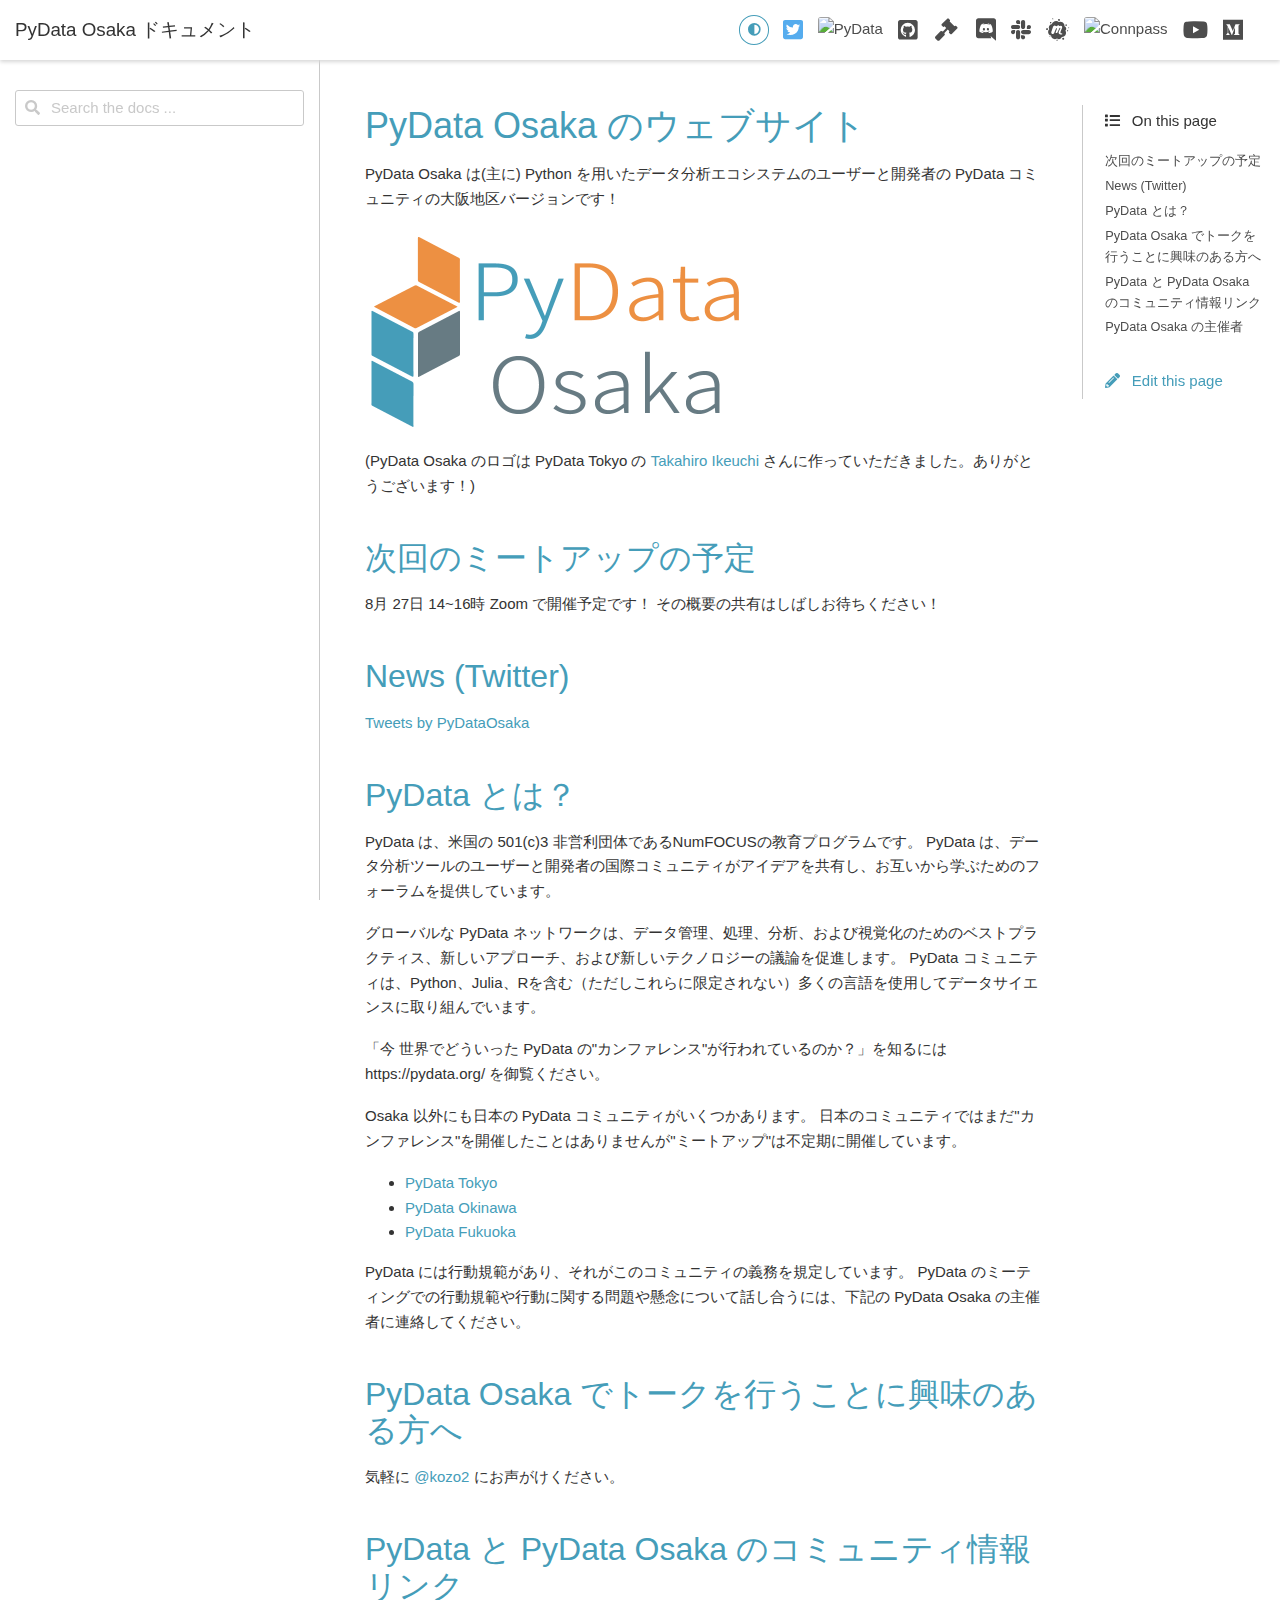
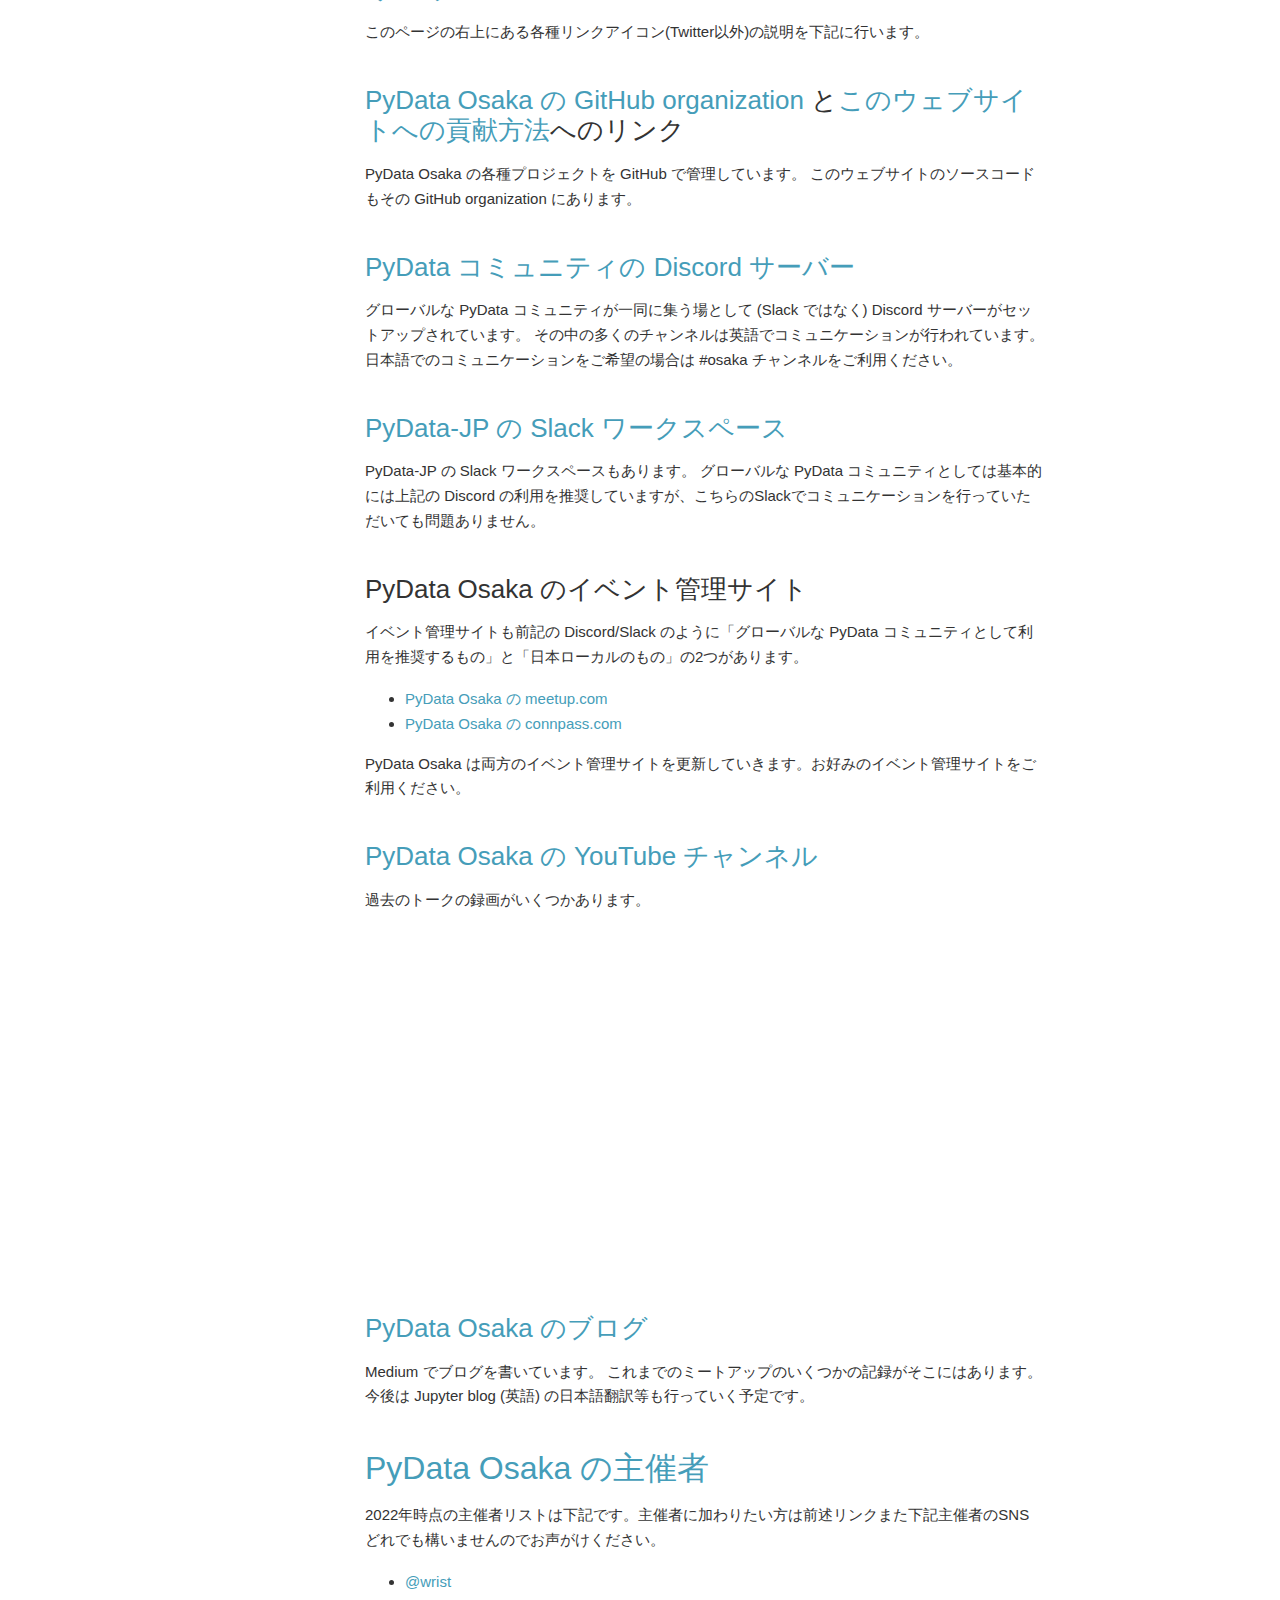
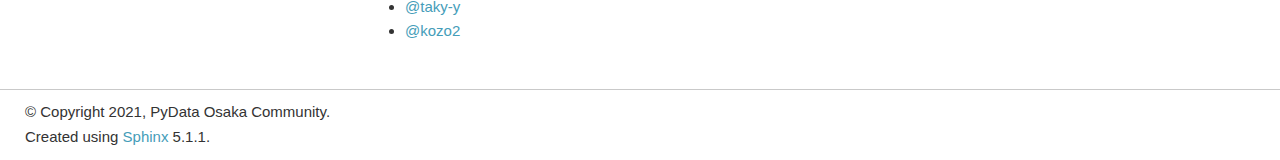
==== index.html @ 3990fd0b "deploy: 56fe6966074ef3e1e22139cab69f2e887703d945" ====
<!DOCTYPE html>

<html lang="ja">
  <head>
    <meta charset="utf-8" />
    <meta name="viewport" content="width=device-width, initial-scale=1.0" /><meta name="generator" content="Docutils 0.18.1: http://docutils.sourceforge.net/" />

    <title>PyData Osaka のウェブサイト &#8212; PyData Osaka  ドキュメント</title>
<script>
  document.documentElement.dataset.mode = localStorage.getItem("mode") || "";
  document.documentElement.dataset.theme = localStorage.getItem("theme") || "light"
</script>

  <!-- Loaded before other Sphinx assets -->
  <link href="_static/styles/theme.css?digest=92025949c220c2e29695" rel="stylesheet">
<link href="_static/styles/pydata-sphinx-theme.css?digest=92025949c220c2e29695" rel="stylesheet">


  <link rel="stylesheet"
    href="_static/vendor/fontawesome/5.13.0/css/all.min.css">
  <link rel="preload" as="font" type="font/woff2" crossorigin
    href="_static/vendor/fontawesome/5.13.0/webfonts/fa-solid-900.woff2">
  <link rel="preload" as="font" type="font/woff2" crossorigin
    href="_static/vendor/fontawesome/5.13.0/webfonts/fa-brands-400.woff2">

    <link rel="stylesheet" type="text/css" href="_static/pygments.css" />
    <link rel="stylesheet" type="text/css" href="_static/custom.css" />

  <!-- Pre-loaded scripts that we'll load fully later -->
  <link rel="preload" as="script" href="_static/scripts/pydata-sphinx-theme.js?digest=92025949c220c2e29695">

    <script data-url_root="./" id="documentation_options" src="_static/documentation_options.js"></script>
    <script src="_static/jquery.js"></script>
    <script src="_static/underscore.js"></script>
    <script src="_static/_sphinx_javascript_frameworks_compat.js"></script>
    <script src="_static/doctools.js"></script>
    <script src="_static/translations.js"></script>
    <link rel="canonical" href="http://127.0.0.1:8000/index.html" />
    <link rel="index" title="索引" href="genindex.html" />
    <link rel="search" title="検索" href="search.html" />
<meta name="viewport" content="width=device-width, initial-scale=1" />
<meta name="docsearch:language" content="ja">
  </head>
  
  
  <body data-spy="scroll" data-target="#bd-toc-nav" data-offset="180" data-default-mode="">
    <div class="bd-header-announcement container-fluid" id="banner">
      

    </div>

    
    <nav class="bd-header navbar navbar-light navbar-expand-lg bg-light fixed-top bd-navbar" id="navbar-main"><div class="bd-header__inner container-xl">

  <div id="navbar-start">
    
    
  


<a class="navbar-brand logo" href="#">
  
  
  
  
  
    <p class="title logo__title">PyData Osaka  ドキュメント</p>
  
</a>
    
  </div>

  <button class="navbar-toggler" type="button" data-toggle="collapse" data-target="#navbar-collapsible" aria-controls="navbar-collapsible" aria-expanded="false" aria-label="Toggle navigation">
    <span class="fas fa-bars"></span>
  </button>

  
  <div id="navbar-collapsible" class="col-lg-9 collapse navbar-collapse">
    <div id="navbar-center" class="mr-auto">
      
      <div class="navbar-center-item">
        <ul id="navbar-main-elements" class="navbar-nav">
    
    
</ul>
      </div>
      
    </div>

    <div id="navbar-end">
      
      <div class="navbar-end-item">
        <span id="theme-switch" class="btn btn-sm btn-outline-primary navbar-btn rounded-circle">
    <a class="theme-switch" data-mode="light"><i class="fas fa-sun"></i></a>
    <a class="theme-switch" data-mode="dark"><i class="far fa-moon"></i></a>
    <a class="theme-switch" data-mode="auto"><i class="fas fa-adjust"></i></a>
</span>
      </div>
      
      <div class="navbar-end-item">
        <ul id="navbar-icon-links" class="navbar-nav" aria-label="Icon Links">
        <li class="nav-item">
          <a class="nav-link" href="https://twitter.com/pydataosaka" rel="noopener" target="_blank" title="Twitter"><span><i class="fab fa-twitter-square"></i></span>
            <label class="sr-only">Twitter</label></a>
        </li>
        <li class="nav-item">
          <a class="nav-link" href="https://pydata.org/" rel="noopener" target="_blank" title="PyData"><img src="https://github.com/pydata/pydata-sphinx-theme/raw/main/docs/_static/pydata-logo.png" class="icon-link-image" alt="PyData"/></a>
        </li>
        <li class="nav-item">
          <a class="nav-link" href="https://github.com/pydataosaka/" rel="noopener" target="_blank" title="GitHub"><span><i class="fab fa-github-square"></i></span>
            <label class="sr-only">GitHub</label></a>
        </li>
        <li class="nav-item">
          <a class="nav-link" href="https://pydataosaka.github.io/contributing" rel="noopener" target="_blank" title="Contributing"><span><i class="fa fa-gavel fa-fw"></i></span>
            <label class="sr-only">Contributing</label></a>
        </li>
        <li class="nav-item">
          <a class="nav-link" href="https://discord.gg/CjspHbE9xe" rel="noopener" target="_blank" title="Discord"><span><i class="fab fa-discord"></i></span>
            <label class="sr-only">Discord</label></a>
        </li>
        <li class="nav-item">
          <a class="nav-link" href="https://join.slack.com/t/pydata-jp/shared_invite/zt-1cihxbxxy-5ge4eQYq4B_hx_p3dvhEmQ" rel="noopener" target="_blank" title="Slack"><span><i class="fab fa-slack"></i></span>
            <label class="sr-only">Slack</label></a>
        </li>
        <li class="nav-item">
          <a class="nav-link" href="https://www.meetup.com/ja-JP/pydata-osaka/" rel="noopener" target="_blank" title="Meetup"><span><i class="fab fa-meetup"></i></span>
            <label class="sr-only">Meetup</label></a>
        </li>
        <li class="nav-item">
          <a class="nav-link" href="https://pydataosaka.connpass.com/" rel="noopener" target="_blank" title="Connpass"><img src="https://pbs.twimg.com/profile_images/540067771736813568/tIWMSAZF_400x400.png" class="icon-link-image" alt="Connpass"/></a>
        </li>
        <li class="nav-item">
          <a class="nav-link" href="https://www.youtube.com/channel/UCXHrkobjEf1yLkmblB6CHyg" rel="noopener" target="_blank" title="YouTube"><span><i class="fab fa-youtube"></i></span>
            <label class="sr-only">YouTube</label></a>
        </li>
        <li class="nav-item">
          <a class="nav-link" href="https://medium.com/pydata-osaka" rel="noopener" target="_blank" title="Medium"><span><i class="fab fa-medium"></i></span>
            <label class="sr-only">Medium</label></a>
        </li>
      </ul>
      </div>
      
    </div>
  </div>
</div>
    </nav>
    

    <div class="bd-container container-xl">
      <div class="bd-container__inner row">
          

<!-- Only show if we have sidebars configured, else just a small margin  -->
<div class="bd-sidebar-primary col-12 col-md-3 bd-sidebar">
  <div class="sidebar-start-items"><form class="bd-search d-flex align-items-center" action="search.html" method="get">
  <i class="icon fas fa-search"></i>
  <input type="search" class="form-control" name="q" id="search-input" placeholder="Search the docs ..." aria-label="Search the docs ..." autocomplete="off" >
</form><nav class="bd-links" id="bd-docs-nav" aria-label="Main navigation">
  <div class="bd-toc-item active">
    
  </div>
</nav>
  </div>
  <div class="sidebar-end-items">
  </div>
</div>


          


<div class="bd-sidebar-secondary d-none d-xl-block col-xl-2 bd-toc">
  
    
    <div class="toc-item">
      
<div class="tocsection onthispage mt-5 pt-1 pb-3">
    <i class="fas fa-list"></i> On this page
</div>

<nav id="bd-toc-nav">
    <ul class="visible nav section-nav flex-column">
 <li class="toc-h2 nav-item toc-entry">
  <a class="reference internal nav-link" href="#id1">
   次回のミートアップの予定
  </a>
 </li>
 <li class="toc-h2 nav-item toc-entry">
  <a class="reference internal nav-link" href="#news-twitter">
   News (Twitter)
  </a>
 </li>
 <li class="toc-h2 nav-item toc-entry">
  <a class="reference internal nav-link" href="#pydata">
   PyData とは？
  </a>
 </li>
 <li class="toc-h2 nav-item toc-entry">
  <a class="reference internal nav-link" href="#id2">
   PyData Osaka でトークを行うことに興味のある方へ
  </a>
 </li>
 <li class="toc-h2 nav-item toc-entry">
  <a class="reference internal nav-link" href="#pydata-pydata-osaka">
   PyData と PyData Osaka のコミュニティ情報リンク
  </a>
  <ul class="nav section-nav flex-column">
   <li class="toc-h3 nav-item toc-entry">
    <a class="reference internal nav-link" href="#pydata-osaka-github-organization">
     PyData Osaka の GitHub organization と
     <span class="xref myst">
      このウェブサイトへの貢献方法
     </span>
     へのリンク
    </a>
   </li>
   <li class="toc-h3 nav-item toc-entry">
    <a class="reference internal nav-link" href="#pydata-discord">
     PyData コミュニティの Discord サーバー
    </a>
   </li>
   <li class="toc-h3 nav-item toc-entry">
    <a class="reference internal nav-link" href="#pydata-jp-slack">
     PyData-JP の Slack ワークスペース
    </a>
   </li>
   <li class="toc-h3 nav-item toc-entry">
    <a class="reference internal nav-link" href="#id3">
     PyData Osaka のイベント管理サイト
    </a>
   </li>
   <li class="toc-h3 nav-item toc-entry">
    <a class="reference internal nav-link" href="#pydata-osaka-youtube">
     PyData Osaka の YouTube チャンネル
    </a>
   </li>
   <li class="toc-h3 nav-item toc-entry">
    <a class="reference internal nav-link" href="#id4">
     PyData Osaka のブログ
    </a>
   </li>
  </ul>
 </li>
 <li class="toc-h2 nav-item toc-entry">
  <a class="reference internal nav-link" href="#id5">
   PyData Osaka の主催者
  </a>
 </li>
</ul>

</nav>
    </div>
    
    <div class="toc-item">
      

<div class="tocsection editthispage">
    <a href="https://github.com/pydataosaka/pydataosaka.github.io/edit/main/sourcedir/index.md">
        <i class="fas fa-pencil-alt"></i> Edit this page
    </a>
</div>

    </div>
    
  
</div>


          
          
          <div class="bd-content col-12 col-md-9 col-xl-7">
              
              <article class="bd-article" role="main">
                
  <section id="pydata-osaka">
<h1>PyData Osaka のウェブサイト<a class="headerlink" href="#pydata-osaka" title="この見出しへのパーマリンク">#</a></h1>
<p>PyData Osaka は(主に) Python を用いたデータ分析エコシステムのユーザーと開発者の PyData コミュニティの大阪地区バージョンです！</p>
<p><img alt="" src="_images/pydataosakalogo.png" /></p>
<p>(PyData Osaka のロゴは PyData Tokyo の <a class="reference external" href="https://github.com/iktakahiro">Takahiro Ikeuchi</a> さんに作っていただきました。ありがとうございます！)</p>
<section id="id1">
<h2>次回のミートアップの予定<a class="headerlink" href="#id1" title="この見出しへのパーマリンク">#</a></h2>
<p>8月 27日 14~16時 Zoom で開催予定です！
その概要の共有はしばしお待ちください！</p>
</section>
<section id="news-twitter">
<h2>News (Twitter)<a class="headerlink" href="#news-twitter" title="この見出しへのパーマリンク">#</a></h2>
<p><a class="twitter-timeline" data-height="540" href="https://twitter.com/PyDataOsaka?ref_src=twsrc%5Etfw">Tweets by PyDataOsaka</a> <script async src="https://platform.twitter.com/widgets.js" charset="utf-8"></script></p>
</section>
<section id="pydata">
<h2>PyData とは？<a class="headerlink" href="#pydata" title="この見出しへのパーマリンク">#</a></h2>
<p>PyData は、米国の 501(c)3 非営利団体であるNumFOCUSの教育プログラムです。
PyData は、データ分析ツールのユーザーと開発者の国際コミュニティがアイデアを共有し、お互いから学ぶためのフォーラムを提供しています。</p>
<p>グローバルな PyData ネットワークは、データ管理、処理、分析、および視覚化のためのベストプラクティス、新しいアプローチ、および新しいテクノロジーの議論を促進します。
PyData コミュニティは、Python、Julia、Rを含む（ただしこれらに限定されない）多くの言語を使用してデータサイエンスに取り組んでいます。</p>
<p>「今 世界でどういった PyData の&quot;カンファレンス&quot;が行われているのか？」を知るには https://pydata.org/ を御覧ください。</p>
<p>Osaka 以外にも日本の PyData コミュニティがいくつかあります。
日本のコミュニティではまだ&quot;カンファレンス&quot;を開催したことはありませんが&quot;ミートアップ&quot;は不定期に開催しています。</p>
<ul class="simple">
<li><p><a class="reference external" href="https://pydatatokyo.connpass.com/">PyData Tokyo</a></p></li>
<li><p><a class="reference external" href="https://pydata.okinawa/">PyData Okinawa</a></p></li>
<li><p><a class="reference external" href="https://pydatafukuoka.connpass.com/">PyData Fukuoka</a></p></li>
</ul>
<p>PyData には行動規範があり、それがこのコミュニティの義務を規定しています。
PyData のミーティングでの行動規範や行動に関する問題や懸念について話し合うには、下記の PyData Osaka の主催者に連絡してください。</p>
</section>
<section id="id2">
<h2>PyData Osaka でトークを行うことに興味のある方へ<a class="headerlink" href="#id2" title="この見出しへのパーマリンク">#</a></h2>
<p>気軽に <a class="reference external" href="https://twitter.com/kozo2">&#64;kozo2</a> にお声がけください。</p>
</section>
<section id="pydata-pydata-osaka">
<h2>PyData と PyData Osaka のコミュニティ情報リンク<a class="headerlink" href="#pydata-pydata-osaka" title="この見出しへのパーマリンク">#</a></h2>
<p>このページの右上にある各種リンクアイコン(Twitter以外)の説明を下記に行います。</p>
<section id="pydata-osaka-github-organization">
<h3><a class="reference external" href="https://github.com/PyDataOsaka">PyData Osaka の GitHub organization</a> と<a class="reference internal" href="contributing.html"><span class="doc std std-doc">このウェブサイトへの貢献方法</span></a>へのリンク<a class="headerlink" href="#pydata-osaka-github-organization" title="この見出しへのパーマリンク">#</a></h3>
<p>PyData Osaka の各種プロジェクトを GitHub で管理しています。
このウェブサイトのソースコードもその GitHub organization にあります。</p>
</section>
<section id="pydata-discord">
<h3><a class="reference external" href="https://discord.gg/CjspHbE9xe">PyData コミュニティの Discord サーバー</a><a class="headerlink" href="#pydata-discord" title="この見出しへのパーマリンク">#</a></h3>
<p>グローバルな PyData コミュニティが一同に集う場として (Slack ではなく) Discord サーバーがセットアップされています。
その中の多くのチャンネルは英語でコミュニケーションが行われています。
日本語でのコミュニケーションをご希望の場合は #osaka チャンネルをご利用ください。</p>
</section>
<section id="pydata-jp-slack">
<h3><a class="reference external" href="https://join.slack.com/t/pydata-jp/shared_invite/zt-1cihxbxxy-5ge4eQYq4B_hx_p3dvhEmQ">PyData-JP の Slack ワークスペース</a><a class="headerlink" href="#pydata-jp-slack" title="この見出しへのパーマリンク">#</a></h3>
<p>PyData-JP の Slack ワークスペースもあります。
グローバルな PyData コミュニティとしては基本的には上記の Discord の利用を推奨していますが、こちらのSlackでコミュニケーションを行っていただいても問題ありません。</p>
</section>
<section id="id3">
<h3>PyData Osaka のイベント管理サイト<a class="headerlink" href="#id3" title="この見出しへのパーマリンク">#</a></h3>
<p>イベント管理サイトも前記の Discord/Slack のように「グローバルな PyData コミュニティとして利用を推奨するもの」と「日本ローカルのもの」の2つがあります。</p>
<ul class="simple">
<li><p><a class="reference external" href="https://www.meetup.com/ja-JP/pydata-osaka/">PyData Osaka の meetup.com</a></p></li>
<li><p><a class="reference external" href="https://pydataosaka.connpass.com/">PyData Osaka の connpass.com</a></p></li>
</ul>
<p>PyData Osaka は両方のイベント管理サイトを更新していきます。お好みのイベント管理サイトをご利用ください。</p>
</section>
<section id="pydata-osaka-youtube">
<h3><a class="reference external" href="https://www.youtube.com/channel/UCXHrkobjEf1yLkmblB6CHyg">PyData Osaka の YouTube チャンネル</a><a class="headerlink" href="#pydata-osaka-youtube" title="この見出しへのパーマリンク">#</a></h3>
<p>過去のトークの録画がいくつかあります。</p>
<iframe width="613" height="335" src="https://www.youtube.com/embed/kF5_pblN9iw" title="日本の郵便番号データはなぜ扱うのが難しいのか? (嶋内 翔さん[株式会社オープンコレクター])" frameborder="0" allow="accelerometer; autoplay; clipboard-write; encrypted-media; gyroscope; picture-in-picture" allowfullscreen></iframe>
</section>
<section id="id4">
<h3><a class="reference external" href="https://medium.com/pydata-osaka">PyData Osaka のブログ</a><a class="headerlink" href="#id4" title="この見出しへのパーマリンク">#</a></h3>
<p>Medium でブログを書いています。
これまでのミートアップのいくつかの記録がそこにはあります。
今後は Jupyter blog (英語) の日本語翻訳等も行っていく予定です。</p>
</section>
</section>
<section id="id5">
<h2>PyData Osaka の主催者<a class="headerlink" href="#id5" title="この見出しへのパーマリンク">#</a></h2>
<p>2022年時点の主催者リストは下記です。主催者に加わりたい方は前述リンクまた下記主催者のSNSどれでも構いませんのでお声がけください。</p>
<ul class="simple">
<li><p><a class="reference external" href="https://github.com/wrist">&#64;wrist</a></p></li>
<li><p><a class="reference external" href="https://github.com/taku-y">&#64;taky-y</a></p></li>
<li><p><a class="reference external" href="https://github.com/kozo2">&#64;kozo2</a></p></li>
</ul>
</section>
</section>


              </article>
              

              
              <footer class="bd-footer-article">
                  <!-- Previous / next buttons -->
<div class='prev-next-area'>
</div>
              </footer>
              
          </div>
          
      </div>
    </div>

  
  
  <!-- Scripts loaded after <body> so the DOM is not blocked -->
  <script src="_static/scripts/pydata-sphinx-theme.js?digest=92025949c220c2e29695"></script>

<footer class="bd-footer"><div class="bd-footer__inner container">
  
  <div class="footer-item">
    <p class="copyright">
    &copy; Copyright 2021, PyData Osaka Community.<br>
</p>
  </div>
  
  <div class="footer-item">
    <p class="sphinx-version">
Created using <a href="http://sphinx-doc.org/">Sphinx</a> 5.1.1.<br>
</p>
  </div>
  
</div>
</footer>
  </body>
</html>
---- _static/styles/theme.css ----
/* Provided by Sphinx's 'basic' theme, and included in the final set of assets */
@import "../basic.css";
---- _static/pygments.css ----
html[data-theme="light"] .highlight pre { line-height: 125%; }
html[data-theme="light"] .highlight td.linenos .normal { color: inherit; background-color: transparent; padding-left: 5px; padding-right: 5px; }
html[data-theme="light"] .highlight span.linenos { color: inherit; background-color: transparent; padding-left: 5px; padding-right: 5px; }
html[data-theme="light"] .highlight td.linenos .special { color: #000000; background-color: #ffffc0; padding-left: 5px; padding-right: 5px; }
html[data-theme="light"] .highlight span.linenos.special { color: #000000; background-color: #ffffc0; padding-left: 5px; padding-right: 5px; }
html[data-theme="light"] .highlight .hll { background-color: #ffffcc }
html[data-theme="light"] .highlight { background: #f8f8f8; }
html[data-theme="light"] .highlight .c { color: #8f5902; font-style: italic } /* Comment */
html[data-theme="light"] .highlight .err { color: #a40000; border: 1px solid #ef2929 } /* Error */
html[data-theme="light"] .highlight .g { color: #000000 } /* Generic */
html[data-theme="light"] .highlight .k { color: #204a87; font-weight: bold } /* Keyword */
html[data-theme="light"] .highlight .l { color: #000000 } /* Literal */
html[data-theme="light"] .highlight .n { color: #000000 } /* Name */
html[data-theme="light"] .highlight .o { color: #ce5c00; font-weight: bold } /* Operator */
html[data-theme="light"] .highlight .x { color: #000000 } /* Other */
html[data-theme="light"] .highlight .p { color: #000000; font-weight: bold } /* Punctuation */
html[data-theme="light"] .highlight .ch { color: #8f5902; font-style: italic } /* Comment.Hashbang */
html[data-theme="light"] .highlight .cm { color: #8f5902; font-style: italic } /* Comment.Multiline */
html[data-theme="light"] .highlight .cp { color: #8f5902; font-style: italic } /* Comment.Preproc */
html[data-theme="light"] .highlight .cpf { color: #8f5902; font-style: italic } /* Comment.PreprocFile */
html[data-theme="light"] .highlight .c1 { color: #8f5902; font-style: italic } /* Comment.Single */
html[data-theme="light"] .highlight .cs { color: #8f5902; font-style: italic } /* Comment.Special */
html[data-theme="light"] .highlight .gd { color: #a40000 } /* Generic.Deleted */
html[data-theme="light"] .highlight .ge { color: #000000; font-style: italic } /* Generic.Emph */
html[data-theme="light"] .highlight .gr { color: #ef2929 } /* Generic.Error */
html[data-theme="light"] .highlight .gh { color: #000080; font-weight: bold } /* Generic.Heading */
html[data-theme="light"] .highlight .gi { color: #00A000 } /* Generic.Inserted */
html[data-theme="light"] .highlight .go { color: #000000; font-style: italic } /* Generic.Output */
html[data-theme="light"] .highlight .gp { color: #8f5902 } /* Generic.Prompt */
html[data-theme="light"] .highlight .gs { color: #000000; font-weight: bold } /* Generic.Strong */
html[data-theme="light"] .highlight .gu { color: #800080; font-weight: bold } /* Generic.Subheading */
html[data-theme="light"] .highlight .gt { color: #a40000; font-weight: bold } /* Generic.Traceback */
html[data-theme="light"] .highlight .kc { color: #204a87; font-weight: bold } /* Keyword.Constant */
html[data-theme="light"] .highlight .kd { color: #204a87; font-weight: bold } /* Keyword.Declaration */
html[data-theme="light"] .highlight .kn { color: #204a87; font-weight: bold } /* Keyword.Namespace */
html[data-theme="light"] .highlight .kp { color: #204a87; font-weight: bold } /* Keyword.Pseudo */
html[data-theme="light"] .highlight .kr { color: #204a87; font-weight: bold } /* Keyword.Reserved */
html[data-theme="light"] .highlight .kt { color: #204a87; font-weight: bold } /* Keyword.Type */
html[data-theme="light"] .highlight .ld { color: #000000 } /* Literal.Date */
html[data-theme="light"] .highlight .m { color: #0000cf; font-weight: bold } /* Literal.Number */
html[data-theme="light"] .highlight .s { color: #4e9a06 } /* Literal.String */
html[data-theme="light"] .highlight .na { color: #c4a000 } /* Name.Attribute */
html[data-theme="light"] .highlight .nb { color: #204a87 } /* Name.Builtin */
html[data-theme="light"] .highlight .nc { color: #000000 } /* Name.Class */
html[data-theme="light"] .highlight .no { color: #000000 } /* Name.Constant */
html[data-theme="light"] .highlight .nd { color: #5c35cc; font-weight: bold } /* Name.Decorator */
html[data-theme="light"] .highlight .ni { color: #ce5c00 } /* Name.Entity */
html[data-theme="light"] .highlight .ne { color: #cc0000; font-weight: bold } /* Name.Exception */
html[data-theme="light"] .highlight .nf { color: #000000 } /* Name.Function */
html[data-theme="light"] .highlight .nl { color: #f57900 } /* Name.Label */
html[data-theme="light"] .highlight .nn { color: #000000 } /* Name.Namespace */
html[data-theme="light"] .highlight .nx { color: #000000 } /* Name.Other */
html[data-theme="light"] .highlight .py { color: #000000 } /* Name.Property */
html[data-theme="light"] .highlight .nt { color: #204a87; font-weight: bold } /* Name.Tag */
html[data-theme="light"] .highlight .nv { color: #000000 } /* Name.Variable */
html[data-theme="light"] .highlight .ow { color: #204a87; font-weight: bold } /* Operator.Word */
html[data-theme="light"] .highlight .w { color: #f8f8f8 } /* Text.Whitespace */
html[data-theme="light"] .highlight .mb { color: #0000cf; font-weight: bold } /* Literal.Number.Bin */
html[data-theme="light"] .highlight .mf { color: #0000cf; font-weight: bold } /* Literal.Number.Float */
html[data-theme="light"] .highlight .mh { color: #0000cf; font-weight: bold } /* Literal.Number.Hex */
html[data-theme="light"] .highlight .mi { color: #0000cf; font-weight: bold } /* Literal.Number.Integer */
html[data-theme="light"] .highlight .mo { color: #0000cf; font-weight: bold } /* Literal.Number.Oct */
html[data-theme="light"] .highlight .sa { color: #4e9a06 } /* Literal.String.Affix */
html[data-theme="light"] .highlight .sb { color: #4e9a06 } /* Literal.String.Backtick */
html[data-theme="light"] .highlight .sc { color: #4e9a06 } /* Literal.String.Char */
html[data-theme="light"] .highlight .dl { color: #4e9a06 } /* Literal.String.Delimiter */
html[data-theme="light"] .highlight .sd { color: #8f5902; font-style: italic } /* Literal.String.Doc */
html[data-theme="light"] .highlight .s2 { color: #4e9a06 } /* Literal.String.Double */
html[data-theme="light"] .highlight .se { color: #4e9a06 } /* Literal.String.Escape */
html[data-theme="light"] .highlight .sh { color: #4e9a06 } /* Literal.String.Heredoc */
html[data-theme="light"] .highlight .si { color: #4e9a06 } /* Literal.String.Interpol */
html[data-theme="light"] .highlight .sx { color: #4e9a06 } /* Literal.String.Other */
html[data-theme="light"] .highlight .sr { color: #4e9a06 } /* Literal.String.Regex */
html[data-theme="light"] .highlight .s1 { color: #4e9a06 } /* Literal.String.Single */
html[data-theme="light"] .highlight .ss { color: #4e9a06 } /* Literal.String.Symbol */
html[data-theme="light"] .highlight .bp { color: #3465a4 } /* Name.Builtin.Pseudo */
html[data-theme="light"] .highlight .fm { color: #000000 } /* Name.Function.Magic */
html[data-theme="light"] .highlight .vc { color: #000000 } /* Name.Variable.Class */
html[data-theme="light"] .highlight .vg { color: #000000 } /* Name.Variable.Global */
html[data-theme="light"] .highlight .vi { color: #000000 } /* Name.Variable.Instance */
html[data-theme="light"] .highlight .vm { color: #000000 } /* Name.Variable.Magic */
html[data-theme="light"] .highlight .il { color: #0000cf; font-weight: bold } /* Literal.Number.Integer.Long */
html[data-theme="dark"] .highlight pre { line-height: 125%; }
html[data-theme="dark"] .highlight td.linenos .normal { color: #aaaaaa; background-color: transparent; padding-left: 5px; padding-right: 5px; }
html[data-theme="dark"] .highlight span.linenos { color: #aaaaaa; background-color: transparent; padding-left: 5px; padding-right: 5px; }
html[data-theme="dark"] .highlight td.linenos .special { color: #000000; background-color: #ffffc0; padding-left: 5px; padding-right: 5px; }
html[data-theme="dark"] .highlight span.linenos.special { color: #000000; background-color: #ffffc0; padding-left: 5px; padding-right: 5px; }
html[data-theme="dark"] .highlight .hll { background-color: #404040 }
html[data-theme="dark"] .highlight { background: #202020; color: #d0d0d0 }
html[data-theme="dark"] .highlight .c { color: #ababab; font-style: italic } /* Comment */
html[data-theme="dark"] .highlight .err { color: #a61717; background-color: #e3d2d2 } /* Error */
html[data-theme="dark"] .highlight .esc { color: #d0d0d0 } /* Escape */
html[data-theme="dark"] .highlight .g { color: #d0d0d0 } /* Generic */
html[data-theme="dark"] .highlight .k { color: #6ebf26; font-weight: bold } /* Keyword */
html[data-theme="dark"] .highlight .l { color: #d0d0d0 } /* Literal */
html[data-theme="dark"] .highlight .n { color: #d0d0d0 } /* Name */
html[data-theme="dark"] .highlight .o { color: #d0d0d0 } /* Operator */
html[data-theme="dark"] .highlight .x { color: #d0d0d0 } /* Other */
html[data-theme="dark"] .highlight .p { color: #d0d0d0 } /* Punctuation */
html[data-theme="dark"] .highlight .ch { color: #ababab; font-style: italic } /* Comment.Hashbang */
html[data-theme="dark"] .highlight .cm { color: #ababab; font-style: italic } /* Comment.Multiline */
html[data-theme="dark"] .highlight .cp { color: #cd2828; font-weight: bold } /* Comment.Preproc */
html[data-theme="dark"] .highlight .cpf { color: #ababab; font-style: italic } /* Comment.PreprocFile */
html[data-theme="dark"] .highlight .c1 { color: #ababab; font-style: italic } /* Comment.Single */
html[data-theme="dark"] .highlight .cs { color: #e50808; font-weight: bold; background-color: #520000 } /* Comment.Special */
html[data-theme="dark"] .highlight .gd { color: #d22323 } /* Generic.Deleted */
html[data-theme="dark"] .highlight .ge { color: #d0d0d0; font-style: italic } /* Generic.Emph */
html[data-theme="dark"] .highlight .gr { color: #d22323 } /* Generic.Error */
html[data-theme="dark"] .highlight .gh { color: #ffffff; font-weight: bold } /* Generic.Heading */
html[data-theme="dark"] .highlight .gi { color: #589819 } /* Generic.Inserted */
html[data-theme="dark"] .highlight .go { color: #cccccc } /* Generic.Output */
html[data-theme="dark"] .highlight .gp { color: #aaaaaa } /* Generic.Prompt */
html[data-theme="dark"] .highlight .gs { color: #d0d0d0; font-weight: bold } /* Generic.Strong */
html[data-theme="dark"] .highlight .gu { color: #ffffff; text-decoration: underline } /* Generic.Subheading */
html[data-theme="dark"] .highlight .gt { color: #d22323 } /* Generic.Traceback */
html[data-theme="dark"] .highlight .kc { color: #6ebf26; font-weight: bold } /* Keyword.Constant */
html[data-theme="dark"] .highlight .kd { color: #6ebf26; font-weight: bold } /* Keyword.Declaration */
html[data-theme="dark"] .highlight .kn { color: #6ebf26; font-weight: bold } /* Keyword.Namespace */
html[data-theme="dark"] .highlight .kp { color: #6ebf26 } /* Keyword.Pseudo */
html[data-theme="dark"] .highlight .kr { color: #6ebf26; font-weight: bold } /* Keyword.Reserved */
html[data-theme="dark"] .highlight .kt { color: #6ebf26; font-weight: bold } /* Keyword.Type */
html[data-theme="dark"] .highlight .ld { color: #d0d0d0 } /* Literal.Date */
html[data-theme="dark"] .highlight .m { color: #51b2fd } /* Literal.Number */
html[data-theme="dark"] .highlight .s { color: #ed9d13 } /* Literal.String */
html[data-theme="dark"] .highlight .na { color: #bbbbbb } /* Name.Attribute */
html[data-theme="dark"] .highlight .nb { color: #2fbccd } /* Name.Builtin */
html[data-theme="dark"] .highlight .nc { color: #71adff; text-decoration: underline } /* Name.Class */
html[data-theme="dark"] .highlight .no { color: #40ffff } /* Name.Constant */
html[data-theme="dark"] .highlight .nd { color: #ffa500 } /* Name.Decorator */
html[data-theme="dark"] .highlight .ni { color: #d0d0d0 } /* Name.Entity */
html[data-theme="dark"] .highlight .ne { color: #bbbbbb } /* Name.Exception */
html[data-theme="dark"] .highlight .nf { color: #71adff } /* Name.Function */
html[data-theme="dark"] .highlight .nl { color: #d0d0d0 } /* Name.Label */
html[data-theme="dark"] .highlight .nn { color: #71adff; text-decoration: underline } /* Name.Namespace */
html[data-theme="dark"] .highlight .nx { color: #d0d0d0 } /* Name.Other */
html[data-theme="dark"] .highlight .py { color: #d0d0d0 } /* Name.Property */
html[data-theme="dark"] .highlight .nt { color: #6ebf26; font-weight: bold } /* Name.Tag */
html[data-theme="dark"] .highlight .nv { color: #40ffff } /* Name.Variable */
html[data-theme="dark"] .highlight .ow { color: #6ebf26; font-weight: bold } /* Operator.Word */
html[data-theme="dark"] .highlight .w { color: #666666 } /* Text.Whitespace */
html[data-theme="dark"] .highlight .mb { color: #51b2fd } /* Literal.Number.Bin */
html[data-theme="dark"] .highlight .mf { color: #51b2fd } /* Literal.Number.Float */
html[data-theme="dark"] .highlight .mh { color: #51b2fd } /* Literal.Number.Hex */
html[data-theme="dark"] .highlight .mi { color: #51b2fd } /* Literal.Number.Integer */
html[data-theme="dark"] .highlight .mo { color: #51b2fd } /* Literal.Number.Oct */
html[data-theme="dark"] .highlight .sa { color: #ed9d13 } /* Literal.String.Affix */
html[data-theme="dark"] .highlight .sb { color: #ed9d13 } /* Literal.String.Backtick */
html[data-theme="dark"] .highlight .sc { color: #ed9d13 } /* Literal.String.Char */
html[data-theme="dark"] .highlight .dl { color: #ed9d13 } /* Literal.String.Delimiter */
html[data-theme="dark"] .highlight .sd { color: #ed9d13 } /* Literal.String.Doc */
html[data-theme="dark"] .highlight .s2 { color: #ed9d13 } /* Literal.String.Double */
html[data-theme="dark"] .highlight .se { color: #ed9d13 } /* Literal.String.Escape */
html[data-theme="dark"] .highlight .sh { color: #ed9d13 } /* Literal.String.Heredoc */
html[data-theme="dark"] .highlight .si { color: #ed9d13 } /* Literal.String.Interpol */
html[data-theme="dark"] .highlight .sx { color: #ffa500 } /* Literal.String.Other */
html[data-theme="dark"] .highlight .sr { color: #ed9d13 } /* Literal.String.Regex */
html[data-theme="dark"] .highlight .s1 { color: #ed9d13 } /* Literal.String.Single */
html[data-theme="dark"] .highlight .ss { color: #ed9d13 } /* Literal.String.Symbol */
html[data-theme="dark"] .highlight .bp { color: #2fbccd } /* Name.Builtin.Pseudo */
html[data-theme="dark"] .highlight .fm { color: #71adff } /* Name.Function.Magic */
html[data-theme="dark"] .highlight .vc { color: #40ffff } /* Name.Variable.Class */
html[data-theme="dark"] .highlight .vg { color: #40ffff } /* Name.Variable.Global */
html[data-theme="dark"] .highlight .vi { color: #40ffff } /* Name.Variable.Instance */
html[data-theme="dark"] .highlight .vm { color: #40ffff } /* Name.Variable.Magic */
html[data-theme="dark"] .highlight .il { color: #51b2fd } /* Literal.Number.Integer.Long */
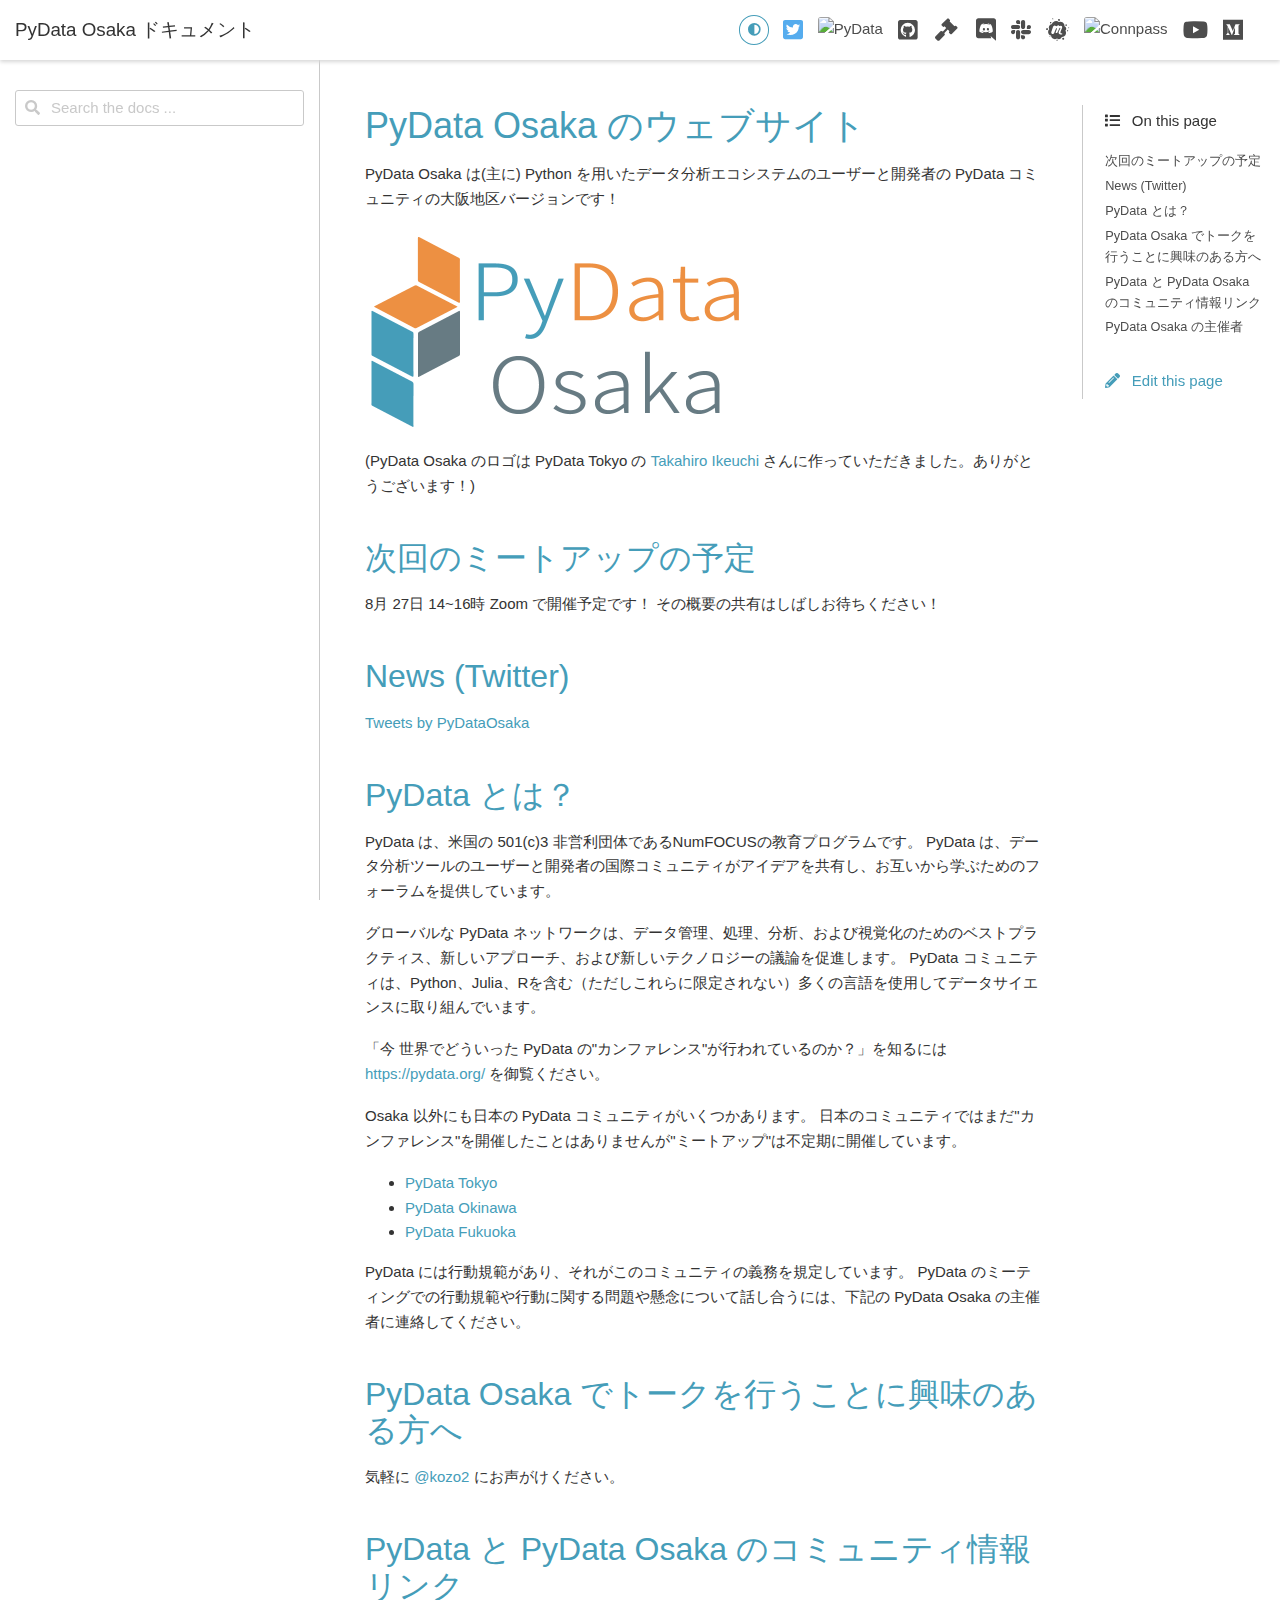
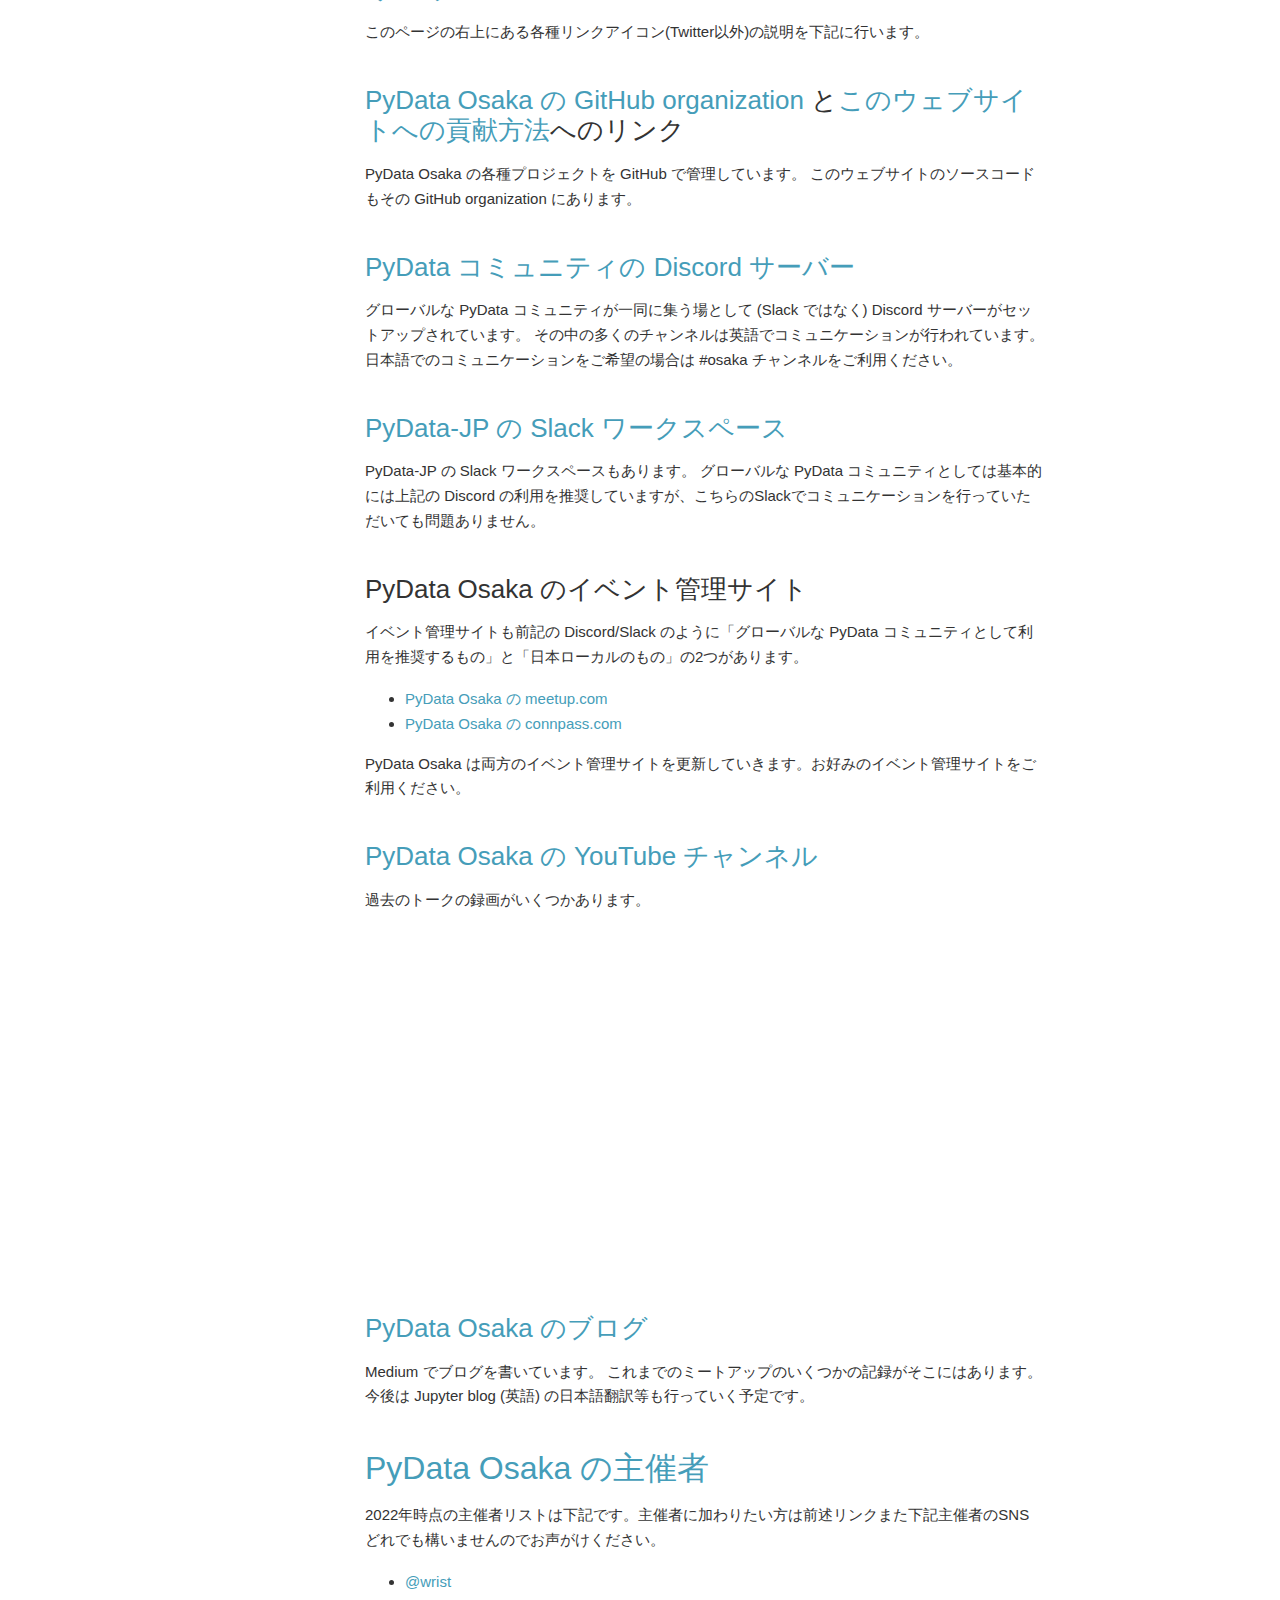
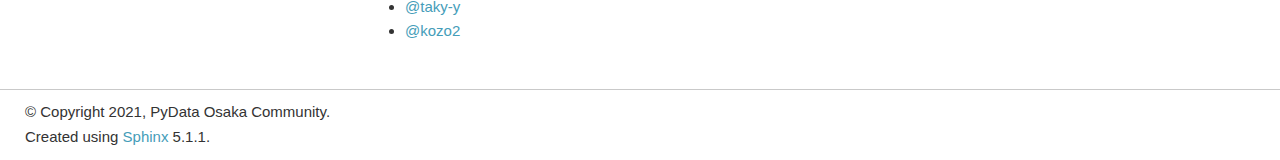
==== commit b302e7d5: "deploy: e1f2dc1d2db62b70a6e680d833f1b28d95f114ca" ====
--- a/index.html
+++ b/index.html
@@ -293,7 +293,7 @@
 PyData は、データ分析ツールのユーザーと開発者の国際コミュニティがアイデアを共有し、お互いから学ぶためのフォーラムを提供しています。</p>
 <p>グローバルな PyData ネットワークは、データ管理、処理、分析、および視覚化のためのベストプラクティス、新しいアプローチ、および新しいテクノロジーの議論を促進します。
 PyData コミュニティは、Python、Julia、Rを含む（ただしこれらに限定されない）多くの言語を使用してデータサイエンスに取り組んでいます。</p>
-<p>「今 世界でどういった PyData の&quot;カンファレンス&quot;が行われているのか？」を知るには https://pydata.org/ を御覧ください。</p>
+<p>「今 世界でどういった PyData の&quot;カンファレンス&quot;が行われているのか？」を知るには <a class="reference external" href="https://pydata.org/">https://pydata.org/</a> を御覧ください。</p>
 <p>Osaka 以外にも日本の PyData コミュニティがいくつかあります。
 日本のコミュニティではまだ&quot;カンファレンス&quot;を開催したことはありませんが&quot;ミートアップ&quot;は不定期に開催しています。</p>
 <ul class="simple">
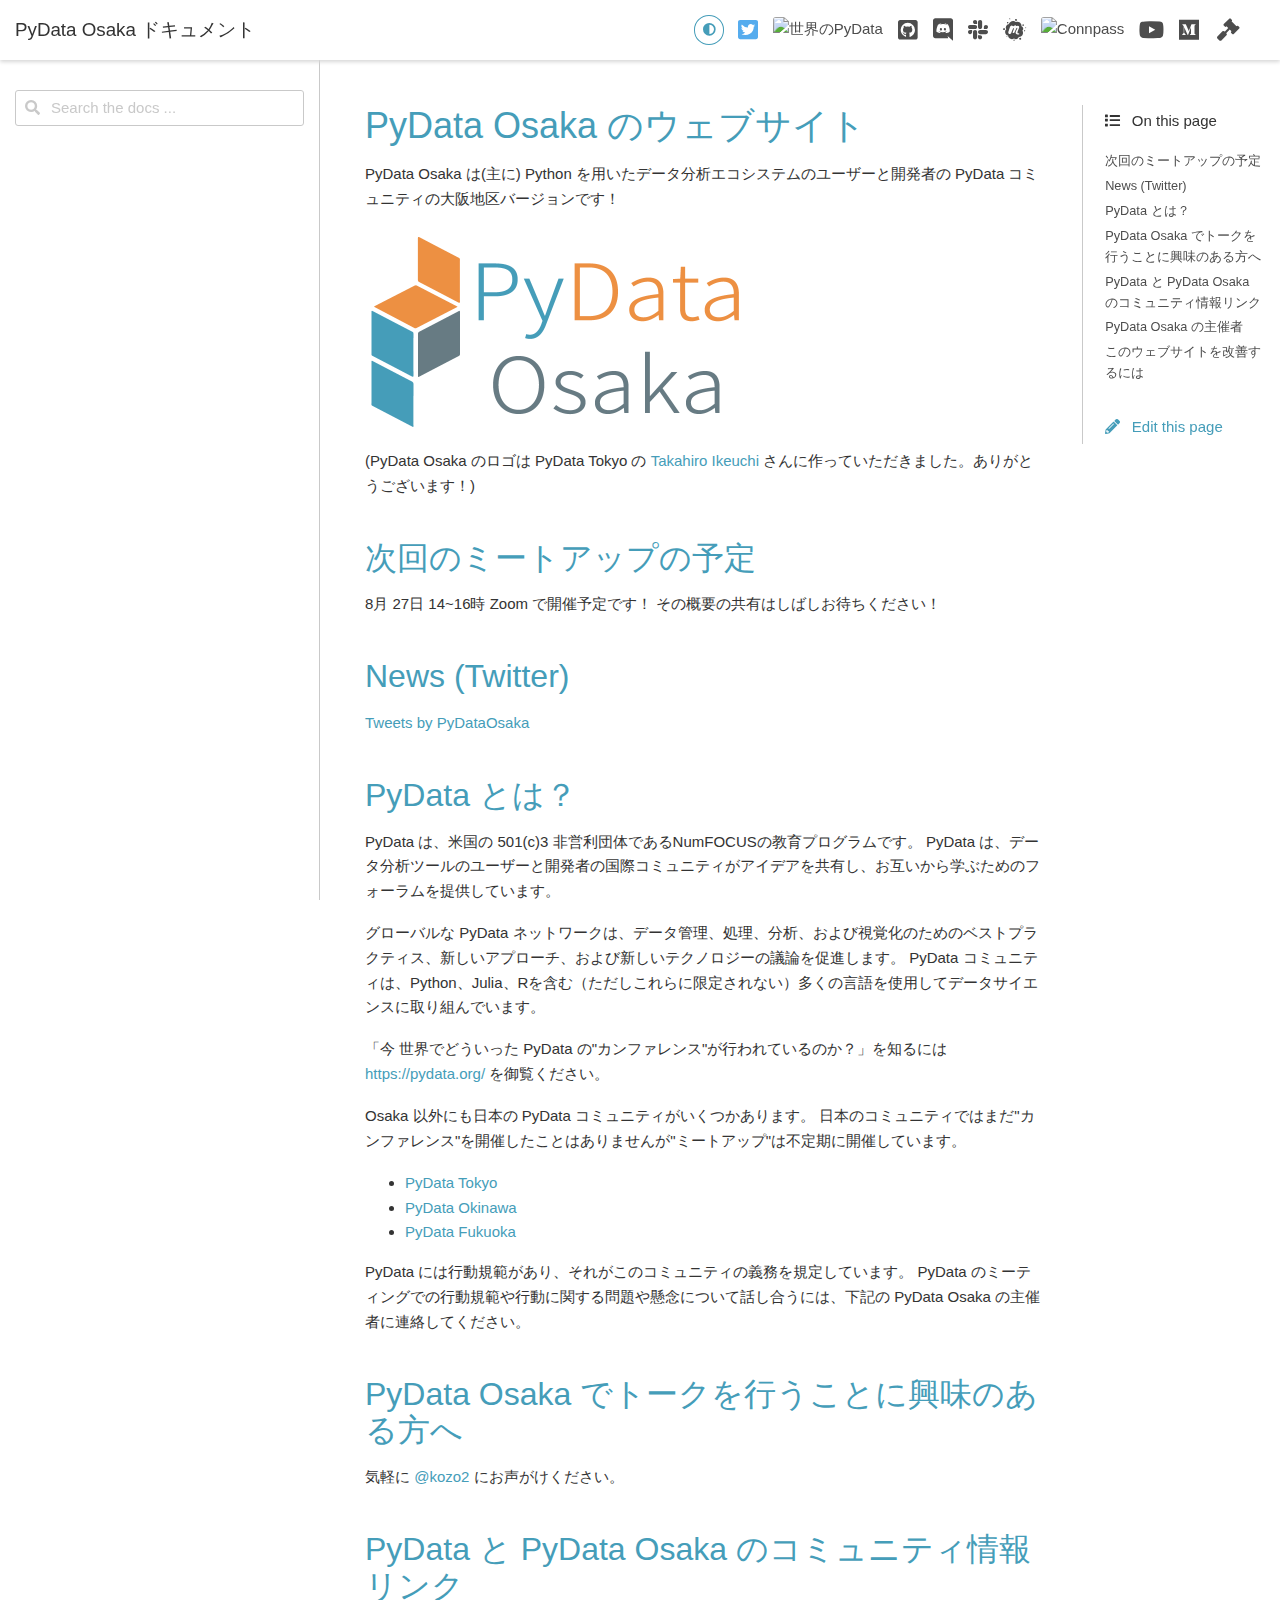
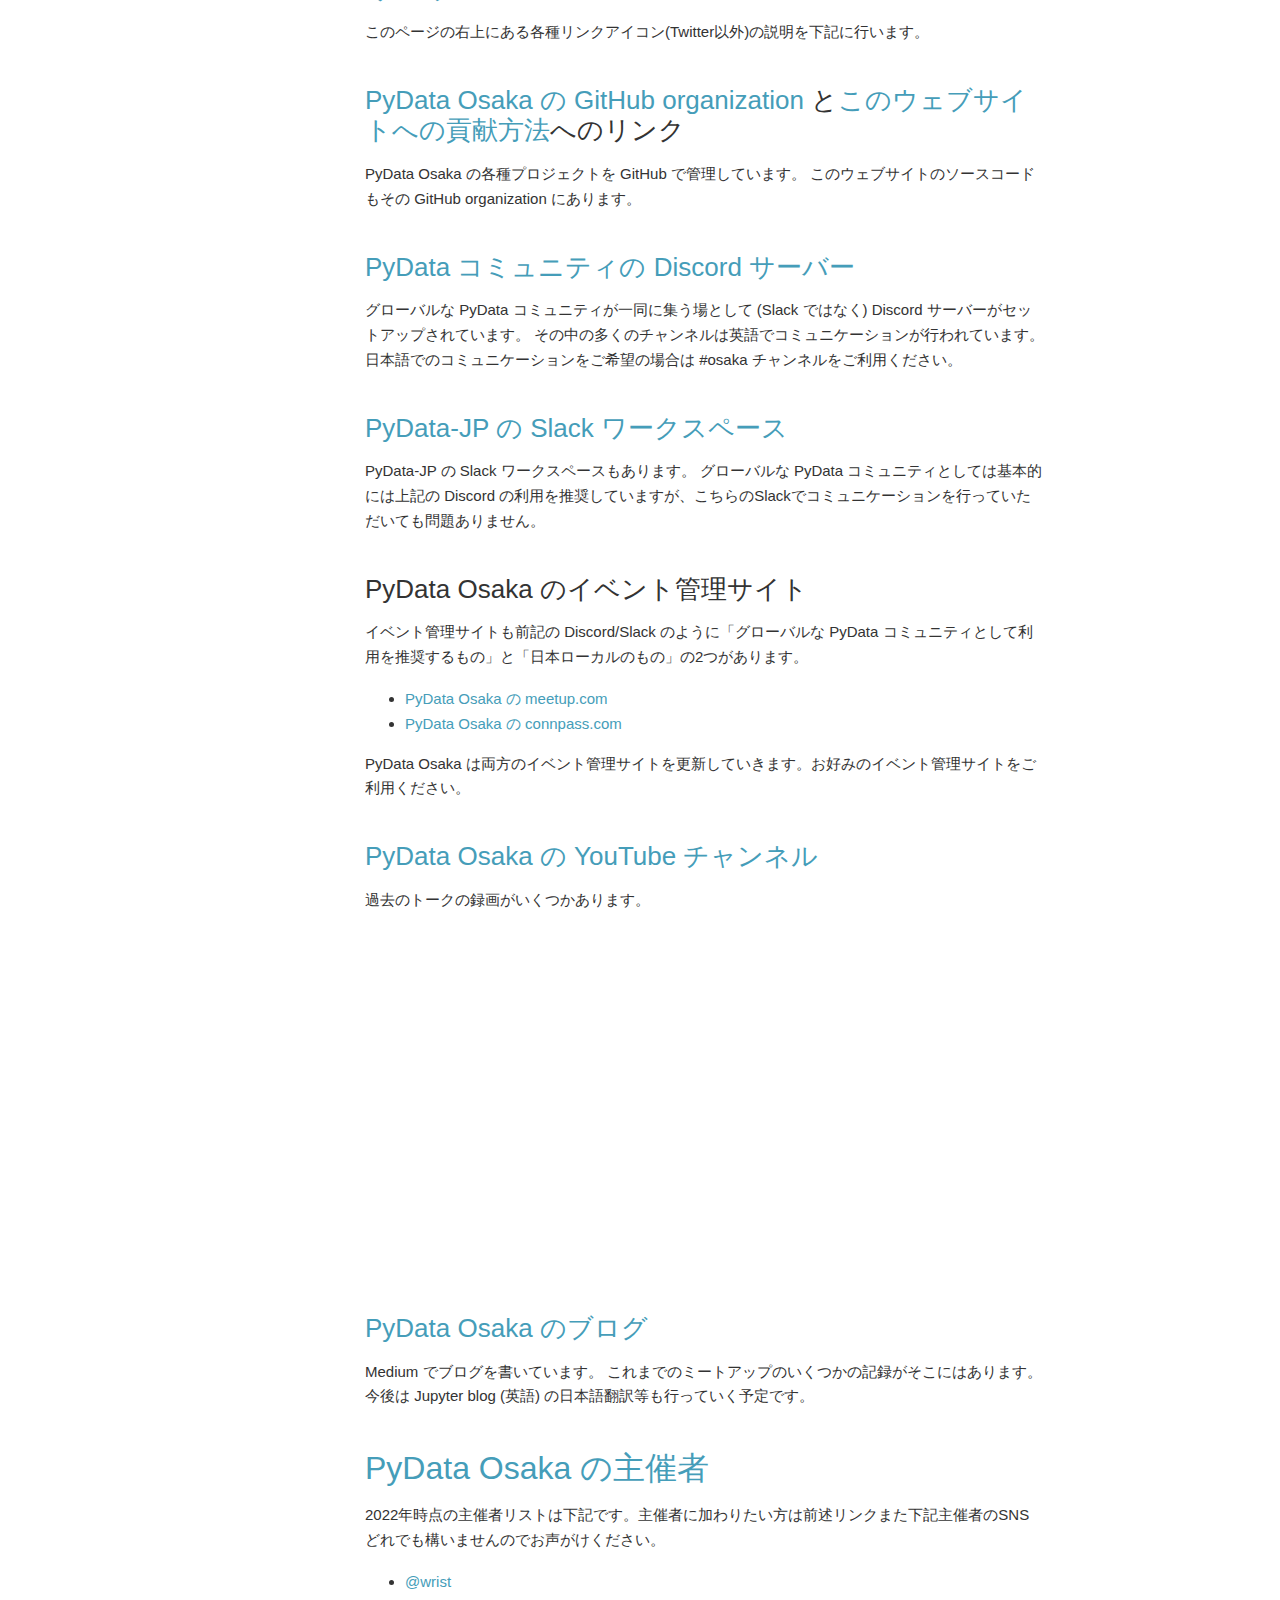
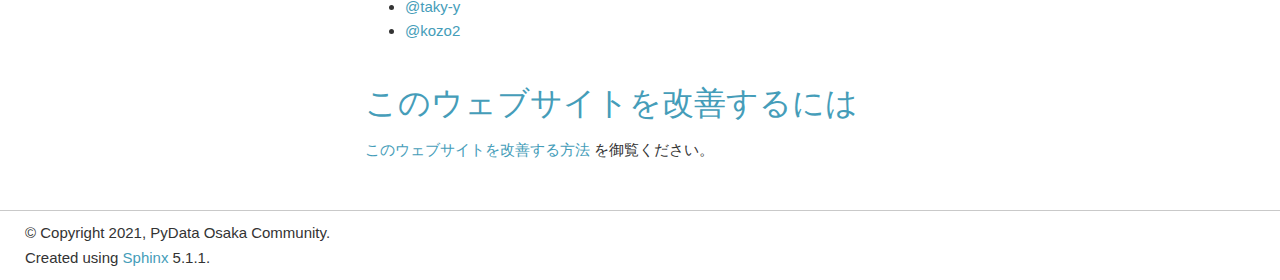
==== commit 465ba1da: "deploy: a022fe61aa93300697fcd5b9e1c28502d7329f4b" ====
--- a/index.html
+++ b/index.html
@@ -105,17 +105,13 @@
             <label class="sr-only">Twitter</label></a>
         </li>
         <li class="nav-item">
-          <a class="nav-link" href="https://pydata.org/" rel="noopener" target="_blank" title="PyData"><img src="https://github.com/pydata/pydata-sphinx-theme/raw/main/docs/_static/pydata-logo.png" class="icon-link-image" alt="PyData"/></a>
+          <a class="nav-link" href="https://pydata.org/" rel="noopener" target="_blank" title="世界のPyData"><img src="https://github.com/pydata/pydata-sphinx-theme/raw/main/docs/_static/pydata-logo.png" class="icon-link-image" alt="世界のPyData"/></a>
         </li>
         <li class="nav-item">
           <a class="nav-link" href="https://github.com/pydataosaka/" rel="noopener" target="_blank" title="GitHub"><span><i class="fab fa-github-square"></i></span>
             <label class="sr-only">GitHub</label></a>
         </li>
         <li class="nav-item">
-          <a class="nav-link" href="https://pydataosaka.github.io/contributing" rel="noopener" target="_blank" title="Contributing"><span><i class="fa fa-gavel fa-fw"></i></span>
-            <label class="sr-only">Contributing</label></a>
-        </li>
-        <li class="nav-item">
           <a class="nav-link" href="https://discord.gg/CjspHbE9xe" rel="noopener" target="_blank" title="Discord"><span><i class="fab fa-discord"></i></span>
             <label class="sr-only">Discord</label></a>
         </li>
@@ -137,6 +133,10 @@
         <li class="nav-item">
           <a class="nav-link" href="https://medium.com/pydata-osaka" rel="noopener" target="_blank" title="Medium"><span><i class="fab fa-medium"></i></span>
             <label class="sr-only">Medium</label></a>
+        </li>
+        <li class="nav-item">
+          <a class="nav-link" href="https://pydataosaka.github.io/contributing" rel="noopener" target="_blank" title="このウェブサイトを改善する"><span><i class="fa fa-gavel fa-fw"></i></span>
+            <label class="sr-only">このウェブサイトを改善する</label></a>
         </li>
       </ul>
       </div>
@@ -245,6 +245,11 @@
  <li class="toc-h2 nav-item toc-entry">
   <a class="reference internal nav-link" href="#id5">
    PyData Osaka の主催者
+  </a>
+ </li>
+ <li class="toc-h2 nav-item toc-entry">
+  <a class="reference internal nav-link" href="#id6">
+   このウェブサイトを改善するには
   </a>
  </li>
 </ul>
@@ -357,6 +362,10 @@
 <li><p><a class="reference external" href="https://github.com/kozo2">&#64;kozo2</a></p></li>
 </ul>
 </section>
+<section id="id6">
+<h2>このウェブサイトを改善するには<a class="headerlink" href="#id6" title="この見出しへのパーマリンク">#</a></h2>
+<p><a class="reference external" href="https://pydataosaka.github.io/contributing">このウェブサイトを改善する方法</a> を御覧ください。</p>
+</section>
 </section>
 
 
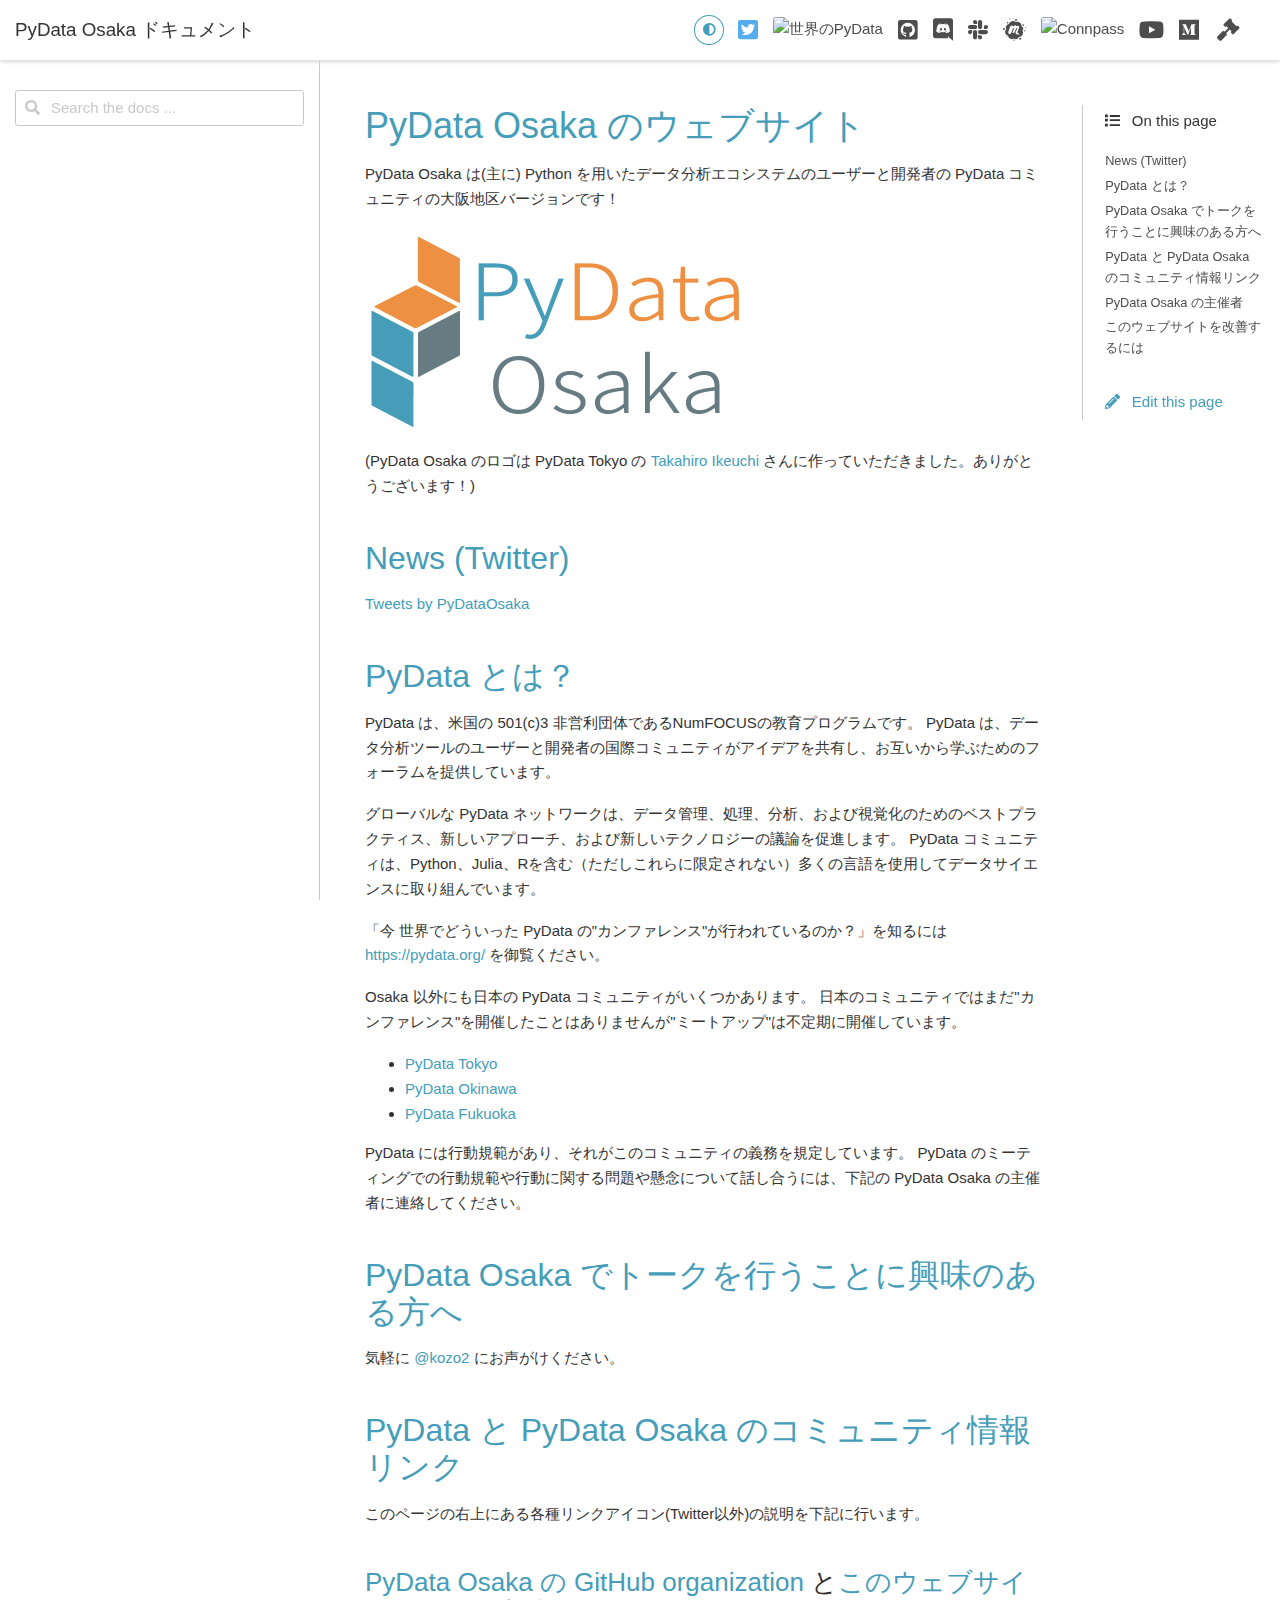
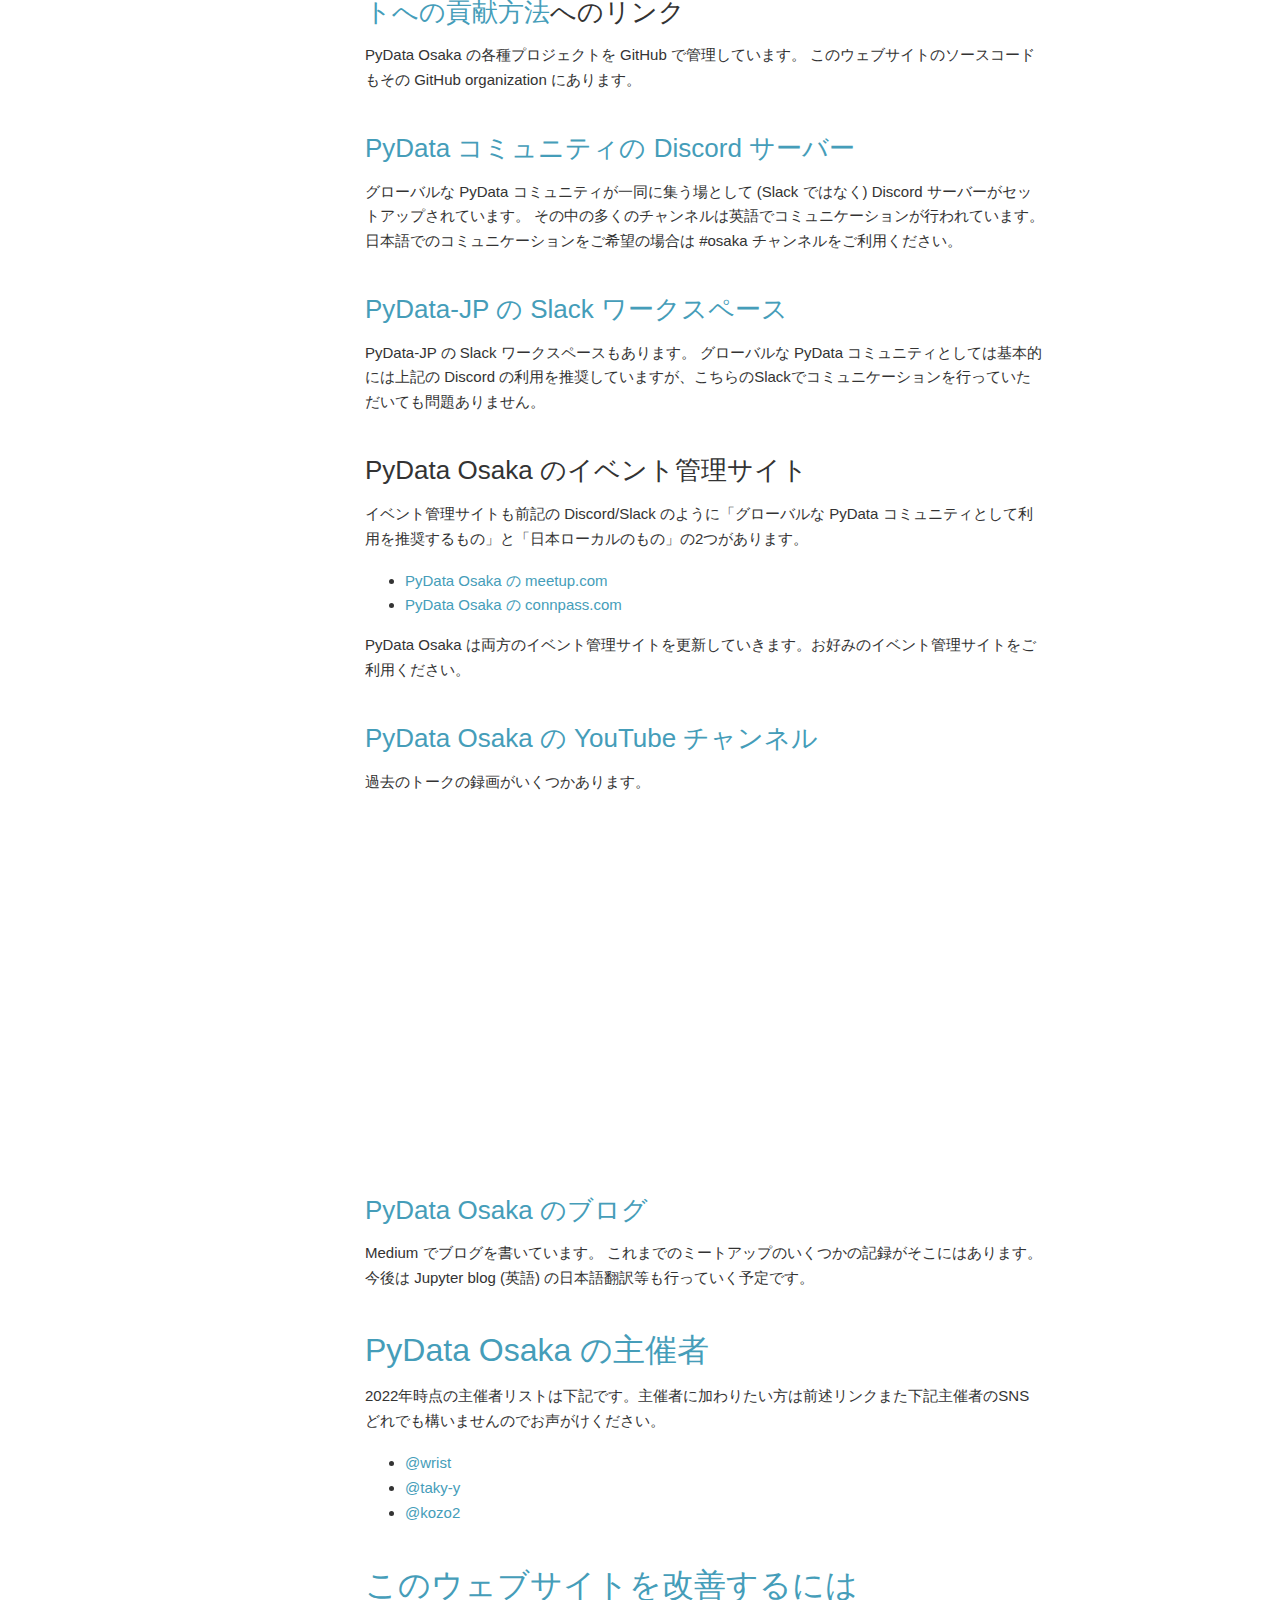
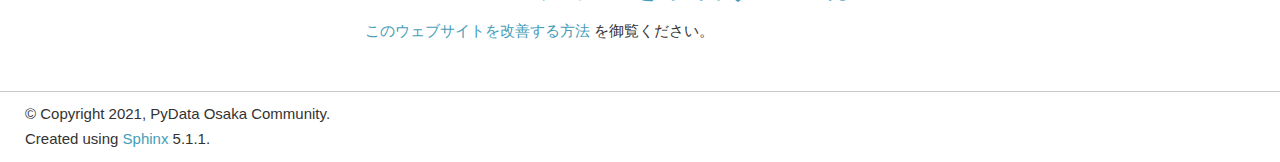
==== commit fad390ab: "deploy: 13066be5f68d7d5aa9713a862b248fbd1eb45a34" ====
--- a/index.html
+++ b/index.html
@@ -182,11 +182,6 @@
 <nav id="bd-toc-nav">
     <ul class="visible nav section-nav flex-column">
  <li class="toc-h2 nav-item toc-entry">
-  <a class="reference internal nav-link" href="#id1">
-   次回のミートアップの予定
-  </a>
- </li>
- <li class="toc-h2 nav-item toc-entry">
   <a class="reference internal nav-link" href="#news-twitter">
    News (Twitter)
   </a>
@@ -197,7 +192,7 @@
   </a>
  </li>
  <li class="toc-h2 nav-item toc-entry">
-  <a class="reference internal nav-link" href="#id2">
+  <a class="reference internal nav-link" href="#id1">
    PyData Osaka でトークを行うことに興味のある方へ
   </a>
  </li>
@@ -226,7 +221,7 @@
     </a>
    </li>
    <li class="toc-h3 nav-item toc-entry">
-    <a class="reference internal nav-link" href="#id3">
+    <a class="reference internal nav-link" href="#id2">
      PyData Osaka のイベント管理サイト
     </a>
    </li>
@@ -236,19 +231,19 @@
     </a>
    </li>
    <li class="toc-h3 nav-item toc-entry">
-    <a class="reference internal nav-link" href="#id4">
+    <a class="reference internal nav-link" href="#id3">
      PyData Osaka のブログ
     </a>
    </li>
   </ul>
  </li>
  <li class="toc-h2 nav-item toc-entry">
+  <a class="reference internal nav-link" href="#id4">
+   PyData Osaka の主催者
+  </a>
+ </li>
+ <li class="toc-h2 nav-item toc-entry">
   <a class="reference internal nav-link" href="#id5">
-   PyData Osaka の主催者
-  </a>
- </li>
- <li class="toc-h2 nav-item toc-entry">
-  <a class="reference internal nav-link" href="#id6">
    このウェブサイトを改善するには
   </a>
  </li>
@@ -283,11 +278,6 @@
 <p>PyData Osaka は(主に) Python を用いたデータ分析エコシステムのユーザーと開発者の PyData コミュニティの大阪地区バージョンです！</p>
 <p><img alt="" src="_images/pydataosakalogo.png" /></p>
 <p>(PyData Osaka のロゴは PyData Tokyo の <a class="reference external" href="https://github.com/iktakahiro">Takahiro Ikeuchi</a> さんに作っていただきました。ありがとうございます！)</p>
-<section id="id1">
-<h2>次回のミートアップの予定<a class="headerlink" href="#id1" title="この見出しへのパーマリンク">#</a></h2>
-<p>8月 27日 14~16時 Zoom で開催予定です！
-その概要の共有はしばしお待ちください！</p>
-</section>
 <section id="news-twitter">
 <h2>News (Twitter)<a class="headerlink" href="#news-twitter" title="この見出しへのパーマリンク">#</a></h2>
 <p><a class="twitter-timeline" data-height="540" href="https://twitter.com/PyDataOsaka?ref_src=twsrc%5Etfw">Tweets by PyDataOsaka</a> <script async src="https://platform.twitter.com/widgets.js" charset="utf-8"></script></p>
@@ -309,8 +299,8 @@
 <p>PyData には行動規範があり、それがこのコミュニティの義務を規定しています。
 PyData のミーティングでの行動規範や行動に関する問題や懸念について話し合うには、下記の PyData Osaka の主催者に連絡してください。</p>
 </section>
-<section id="id2">
-<h2>PyData Osaka でトークを行うことに興味のある方へ<a class="headerlink" href="#id2" title="この見出しへのパーマリンク">#</a></h2>
+<section id="id1">
+<h2>PyData Osaka でトークを行うことに興味のある方へ<a class="headerlink" href="#id1" title="この見出しへのパーマリンク">#</a></h2>
 <p>気軽に <a class="reference external" href="https://twitter.com/kozo2">&#64;kozo2</a> にお声がけください。</p>
 </section>
 <section id="pydata-pydata-osaka">
@@ -332,8 +322,8 @@
 <p>PyData-JP の Slack ワークスペースもあります。
 グローバルな PyData コミュニティとしては基本的には上記の Discord の利用を推奨していますが、こちらのSlackでコミュニケーションを行っていただいても問題ありません。</p>
 </section>
-<section id="id3">
-<h3>PyData Osaka のイベント管理サイト<a class="headerlink" href="#id3" title="この見出しへのパーマリンク">#</a></h3>
+<section id="id2">
+<h3>PyData Osaka のイベント管理サイト<a class="headerlink" href="#id2" title="この見出しへのパーマリンク">#</a></h3>
 <p>イベント管理サイトも前記の Discord/Slack のように「グローバルな PyData コミュニティとして利用を推奨するもの」と「日本ローカルのもの」の2つがあります。</p>
 <ul class="simple">
 <li><p><a class="reference external" href="https://www.meetup.com/ja-JP/pydata-osaka/">PyData Osaka の meetup.com</a></p></li>
@@ -346,15 +336,15 @@
 <p>過去のトークの録画がいくつかあります。</p>
 <iframe width="613" height="335" src="https://www.youtube.com/embed/kF5_pblN9iw" title="日本の郵便番号データはなぜ扱うのが難しいのか? (嶋内 翔さん[株式会社オープンコレクター])" frameborder="0" allow="accelerometer; autoplay; clipboard-write; encrypted-media; gyroscope; picture-in-picture" allowfullscreen></iframe>
 </section>
-<section id="id4">
-<h3><a class="reference external" href="https://medium.com/pydata-osaka">PyData Osaka のブログ</a><a class="headerlink" href="#id4" title="この見出しへのパーマリンク">#</a></h3>
+<section id="id3">
+<h3><a class="reference external" href="https://medium.com/pydata-osaka">PyData Osaka のブログ</a><a class="headerlink" href="#id3" title="この見出しへのパーマリンク">#</a></h3>
 <p>Medium でブログを書いています。
 これまでのミートアップのいくつかの記録がそこにはあります。
 今後は Jupyter blog (英語) の日本語翻訳等も行っていく予定です。</p>
 </section>
 </section>
-<section id="id5">
-<h2>PyData Osaka の主催者<a class="headerlink" href="#id5" title="この見出しへのパーマリンク">#</a></h2>
+<section id="id4">
+<h2>PyData Osaka の主催者<a class="headerlink" href="#id4" title="この見出しへのパーマリンク">#</a></h2>
 <p>2022年時点の主催者リストは下記です。主催者に加わりたい方は前述リンクまた下記主催者のSNSどれでも構いませんのでお声がけください。</p>
 <ul class="simple">
 <li><p><a class="reference external" href="https://github.com/wrist">&#64;wrist</a></p></li>
@@ -362,8 +352,8 @@
 <li><p><a class="reference external" href="https://github.com/kozo2">&#64;kozo2</a></p></li>
 </ul>
 </section>
-<section id="id6">
-<h2>このウェブサイトを改善するには<a class="headerlink" href="#id6" title="この見出しへのパーマリンク">#</a></h2>
+<section id="id5">
+<h2>このウェブサイトを改善するには<a class="headerlink" href="#id5" title="この見出しへのパーマリンク">#</a></h2>
 <p><a class="reference external" href="https://pydataosaka.github.io/contributing">このウェブサイトを改善する方法</a> を御覧ください。</p>
 </section>
 </section>
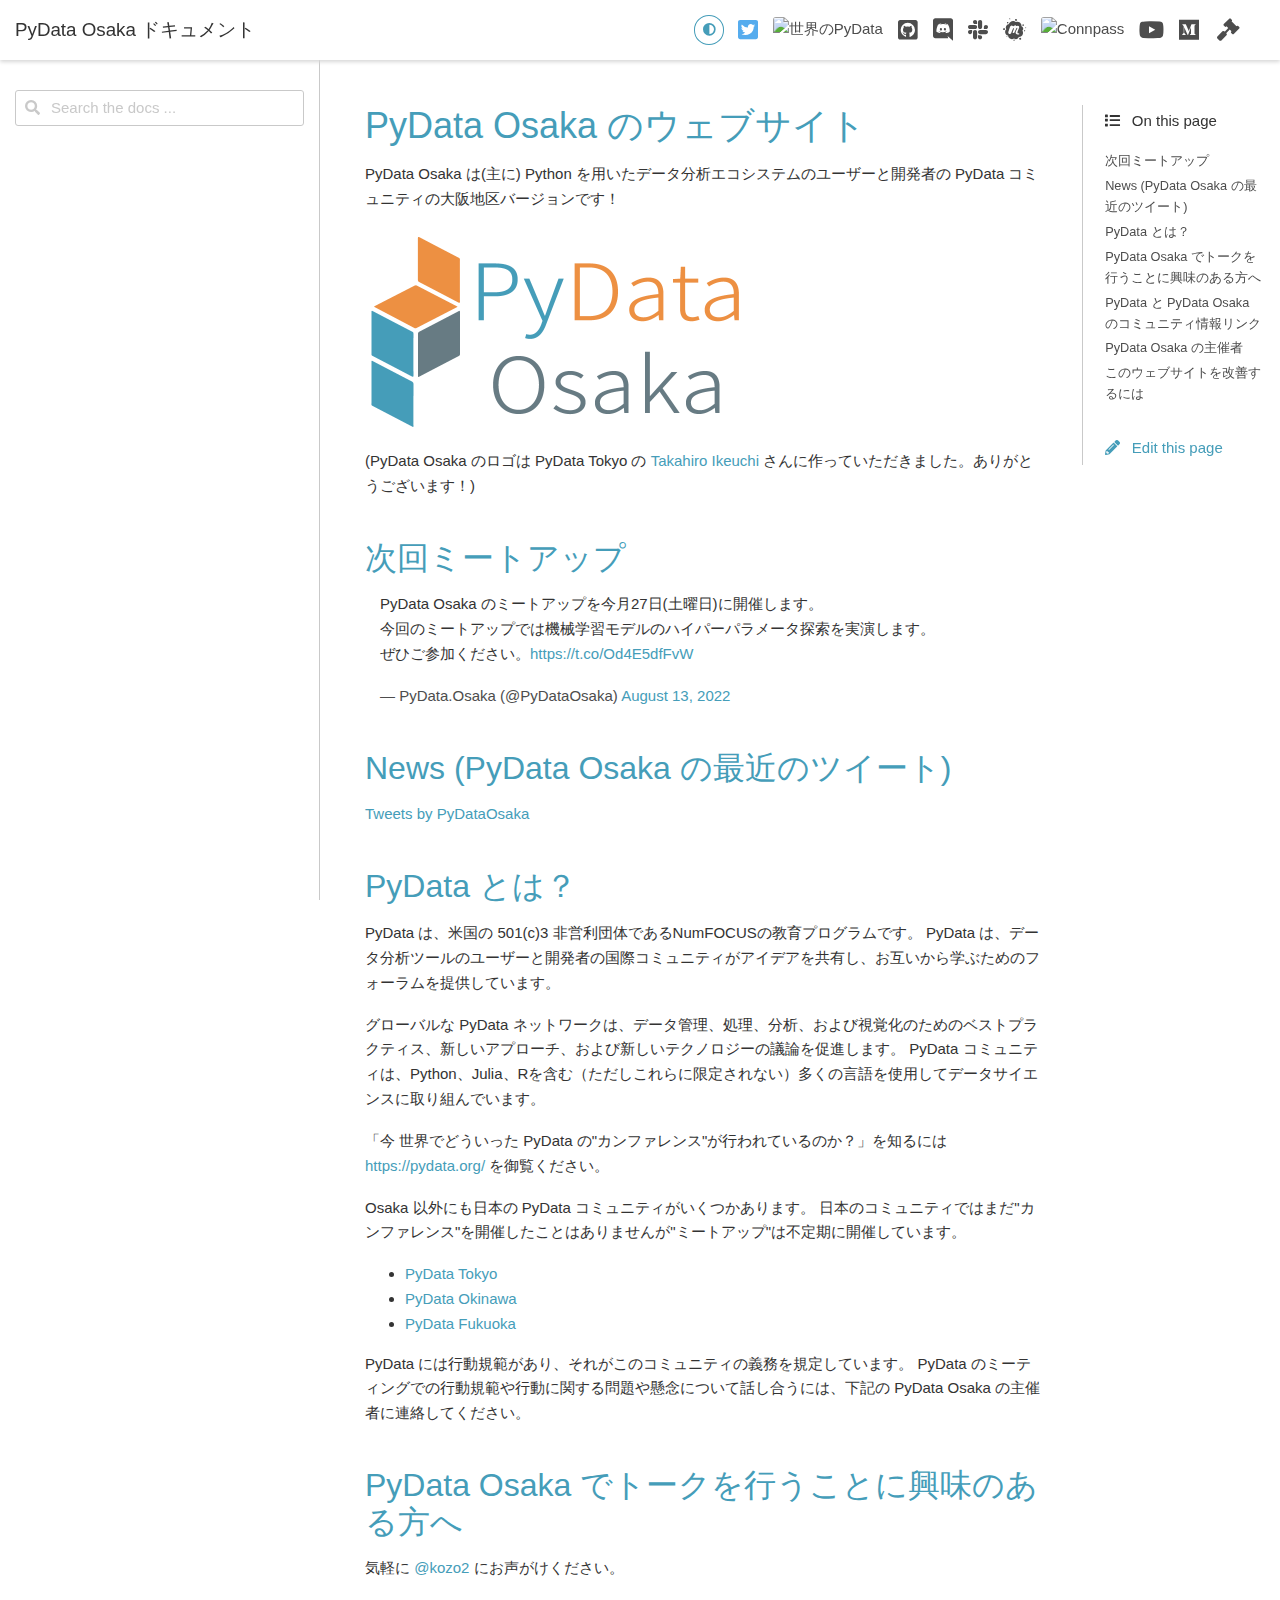
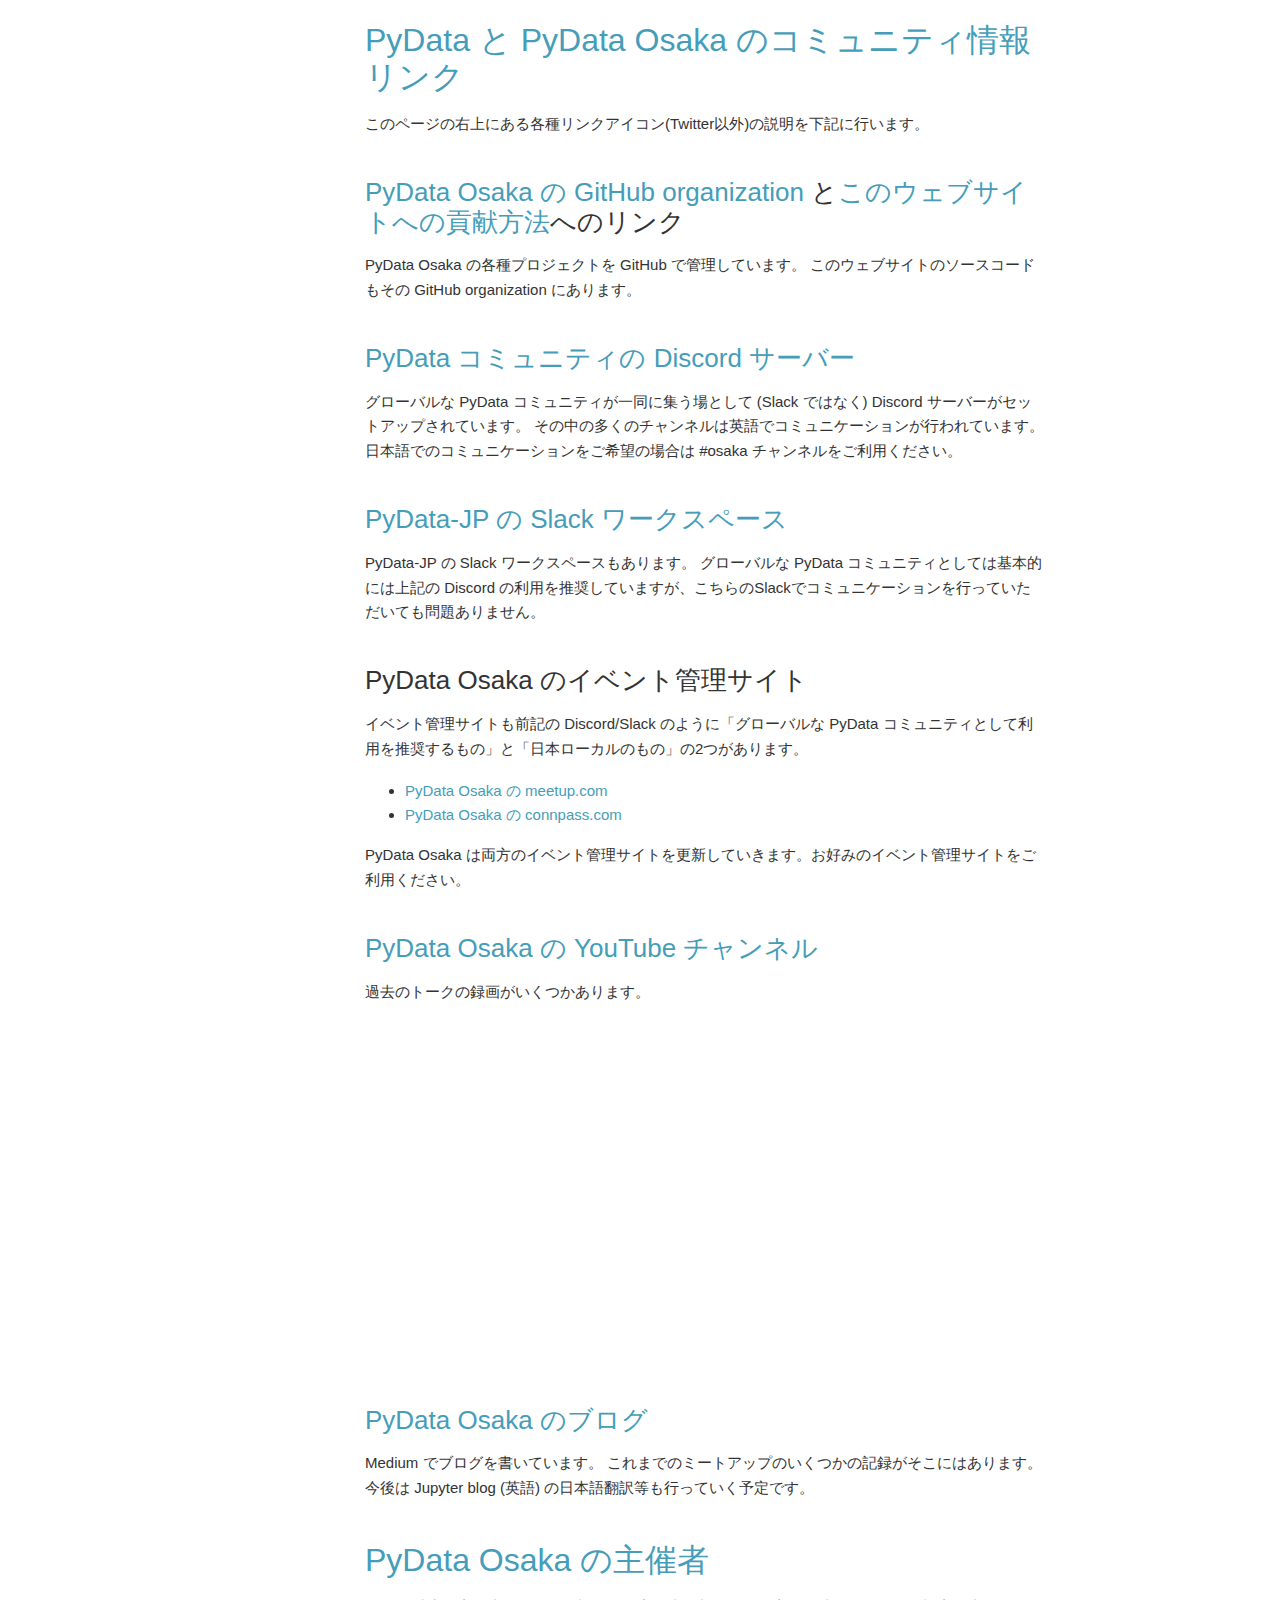
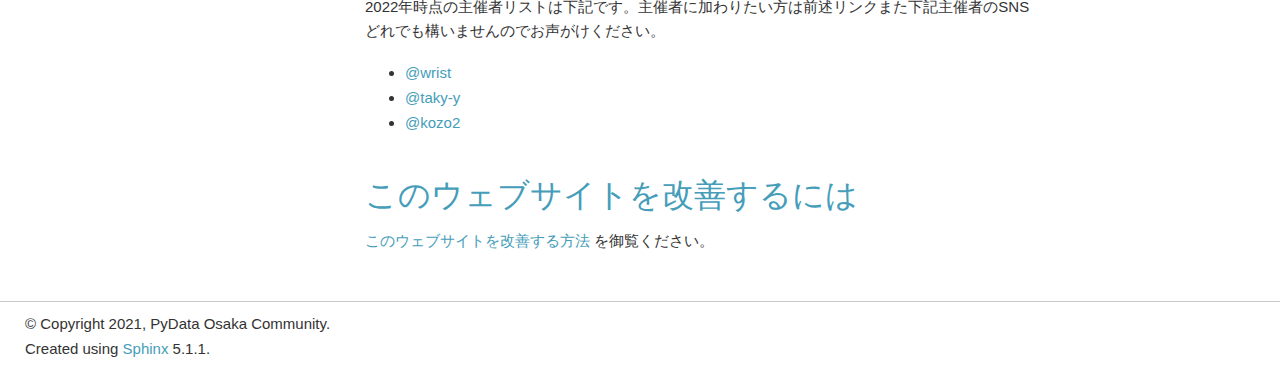
==== commit 3ac1feac: "deploy: 9a577b3a9db0ec883fb7d2a10fa0279928b76dea" ====
--- a/index.html
+++ b/index.html
@@ -182,8 +182,13 @@
 <nav id="bd-toc-nav">
     <ul class="visible nav section-nav flex-column">
  <li class="toc-h2 nav-item toc-entry">
-  <a class="reference internal nav-link" href="#news-twitter">
-   News (Twitter)
+  <a class="reference internal nav-link" href="#id1">
+   次回ミートアップ
+  </a>
+ </li>
+ <li class="toc-h2 nav-item toc-entry">
+  <a class="reference internal nav-link" href="#news-pydata-osaka">
+   News (PyData Osaka の最近のツイート)
   </a>
  </li>
  <li class="toc-h2 nav-item toc-entry">
@@ -192,7 +197,7 @@
   </a>
  </li>
  <li class="toc-h2 nav-item toc-entry">
-  <a class="reference internal nav-link" href="#id1">
+  <a class="reference internal nav-link" href="#id2">
    PyData Osaka でトークを行うことに興味のある方へ
   </a>
  </li>
@@ -221,7 +226,7 @@
     </a>
    </li>
    <li class="toc-h3 nav-item toc-entry">
-    <a class="reference internal nav-link" href="#id2">
+    <a class="reference internal nav-link" href="#id3">
      PyData Osaka のイベント管理サイト
     </a>
    </li>
@@ -231,19 +236,19 @@
     </a>
    </li>
    <li class="toc-h3 nav-item toc-entry">
-    <a class="reference internal nav-link" href="#id3">
+    <a class="reference internal nav-link" href="#id4">
      PyData Osaka のブログ
     </a>
    </li>
   </ul>
  </li>
  <li class="toc-h2 nav-item toc-entry">
-  <a class="reference internal nav-link" href="#id4">
+  <a class="reference internal nav-link" href="#id5">
    PyData Osaka の主催者
   </a>
  </li>
  <li class="toc-h2 nav-item toc-entry">
-  <a class="reference internal nav-link" href="#id5">
+  <a class="reference internal nav-link" href="#id6">
    このウェブサイトを改善するには
   </a>
  </li>
@@ -278,8 +283,12 @@
 <p>PyData Osaka は(主に) Python を用いたデータ分析エコシステムのユーザーと開発者の PyData コミュニティの大阪地区バージョンです！</p>
 <p><img alt="" src="_images/pydataosakalogo.png" /></p>
 <p>(PyData Osaka のロゴは PyData Tokyo の <a class="reference external" href="https://github.com/iktakahiro">Takahiro Ikeuchi</a> さんに作っていただきました。ありがとうございます！)</p>
-<section id="news-twitter">
-<h2>News (Twitter)<a class="headerlink" href="#news-twitter" title="この見出しへのパーマリンク">#</a></h2>
+<section id="id1">
+<h2>次回ミートアップ<a class="headerlink" href="#id1" title="この見出しへのパーマリンク">#</a></h2>
+<blockquote class="twitter-tweet"><p lang="ja" dir="ltr">PyData Osaka のミートアップを今月27日(土曜日)に開催します。<br>今回のミートアップでは機械学習モデルのハイパーパラメータ探索を実演します。<br>ぜひご参加ください。<a href="https://t.co/Od4E5dfFvW">https://t.co/Od4E5dfFvW</a></p>&mdash; PyData.Osaka (@PyDataOsaka) <a href="https://twitter.com/PyDataOsaka/status/1558306100662849536?ref_src=twsrc%5Etfw">August 13, 2022</a></blockquote> <script async src="https://platform.twitter.com/widgets.js" charset="utf-8"></script>
+</section>
+<section id="news-pydata-osaka">
+<h2>News (PyData Osaka の最近のツイート)<a class="headerlink" href="#news-pydata-osaka" title="この見出しへのパーマリンク">#</a></h2>
 <p><a class="twitter-timeline" data-height="540" href="https://twitter.com/PyDataOsaka?ref_src=twsrc%5Etfw">Tweets by PyDataOsaka</a> <script async src="https://platform.twitter.com/widgets.js" charset="utf-8"></script></p>
 </section>
 <section id="pydata">
@@ -299,8 +308,8 @@
 <p>PyData には行動規範があり、それがこのコミュニティの義務を規定しています。
 PyData のミーティングでの行動規範や行動に関する問題や懸念について話し合うには、下記の PyData Osaka の主催者に連絡してください。</p>
 </section>
-<section id="id1">
-<h2>PyData Osaka でトークを行うことに興味のある方へ<a class="headerlink" href="#id1" title="この見出しへのパーマリンク">#</a></h2>
+<section id="id2">
+<h2>PyData Osaka でトークを行うことに興味のある方へ<a class="headerlink" href="#id2" title="この見出しへのパーマリンク">#</a></h2>
 <p>気軽に <a class="reference external" href="https://twitter.com/kozo2">&#64;kozo2</a> にお声がけください。</p>
 </section>
 <section id="pydata-pydata-osaka">
@@ -322,8 +331,8 @@
 <p>PyData-JP の Slack ワークスペースもあります。
 グローバルな PyData コミュニティとしては基本的には上記の Discord の利用を推奨していますが、こちらのSlackでコミュニケーションを行っていただいても問題ありません。</p>
 </section>
-<section id="id2">
-<h3>PyData Osaka のイベント管理サイト<a class="headerlink" href="#id2" title="この見出しへのパーマリンク">#</a></h3>
+<section id="id3">
+<h3>PyData Osaka のイベント管理サイト<a class="headerlink" href="#id3" title="この見出しへのパーマリンク">#</a></h3>
 <p>イベント管理サイトも前記の Discord/Slack のように「グローバルな PyData コミュニティとして利用を推奨するもの」と「日本ローカルのもの」の2つがあります。</p>
 <ul class="simple">
 <li><p><a class="reference external" href="https://www.meetup.com/ja-JP/pydata-osaka/">PyData Osaka の meetup.com</a></p></li>
@@ -336,15 +345,15 @@
 <p>過去のトークの録画がいくつかあります。</p>
 <iframe width="613" height="335" src="https://www.youtube.com/embed/kF5_pblN9iw" title="日本の郵便番号データはなぜ扱うのが難しいのか? (嶋内 翔さん[株式会社オープンコレクター])" frameborder="0" allow="accelerometer; autoplay; clipboard-write; encrypted-media; gyroscope; picture-in-picture" allowfullscreen></iframe>
 </section>
-<section id="id3">
-<h3><a class="reference external" href="https://medium.com/pydata-osaka">PyData Osaka のブログ</a><a class="headerlink" href="#id3" title="この見出しへのパーマリンク">#</a></h3>
+<section id="id4">
+<h3><a class="reference external" href="https://medium.com/pydata-osaka">PyData Osaka のブログ</a><a class="headerlink" href="#id4" title="この見出しへのパーマリンク">#</a></h3>
 <p>Medium でブログを書いています。
 これまでのミートアップのいくつかの記録がそこにはあります。
 今後は Jupyter blog (英語) の日本語翻訳等も行っていく予定です。</p>
 </section>
 </section>
-<section id="id4">
-<h2>PyData Osaka の主催者<a class="headerlink" href="#id4" title="この見出しへのパーマリンク">#</a></h2>
+<section id="id5">
+<h2>PyData Osaka の主催者<a class="headerlink" href="#id5" title="この見出しへのパーマリンク">#</a></h2>
 <p>2022年時点の主催者リストは下記です。主催者に加わりたい方は前述リンクまた下記主催者のSNSどれでも構いませんのでお声がけください。</p>
 <ul class="simple">
 <li><p><a class="reference external" href="https://github.com/wrist">&#64;wrist</a></p></li>
@@ -352,8 +361,8 @@
 <li><p><a class="reference external" href="https://github.com/kozo2">&#64;kozo2</a></p></li>
 </ul>
 </section>
-<section id="id5">
-<h2>このウェブサイトを改善するには<a class="headerlink" href="#id5" title="この見出しへのパーマリンク">#</a></h2>
+<section id="id6">
+<h2>このウェブサイトを改善するには<a class="headerlink" href="#id6" title="この見出しへのパーマリンク">#</a></h2>
 <p><a class="reference external" href="https://pydataosaka.github.io/contributing">このウェブサイトを改善する方法</a> を御覧ください。</p>
 </section>
 </section>
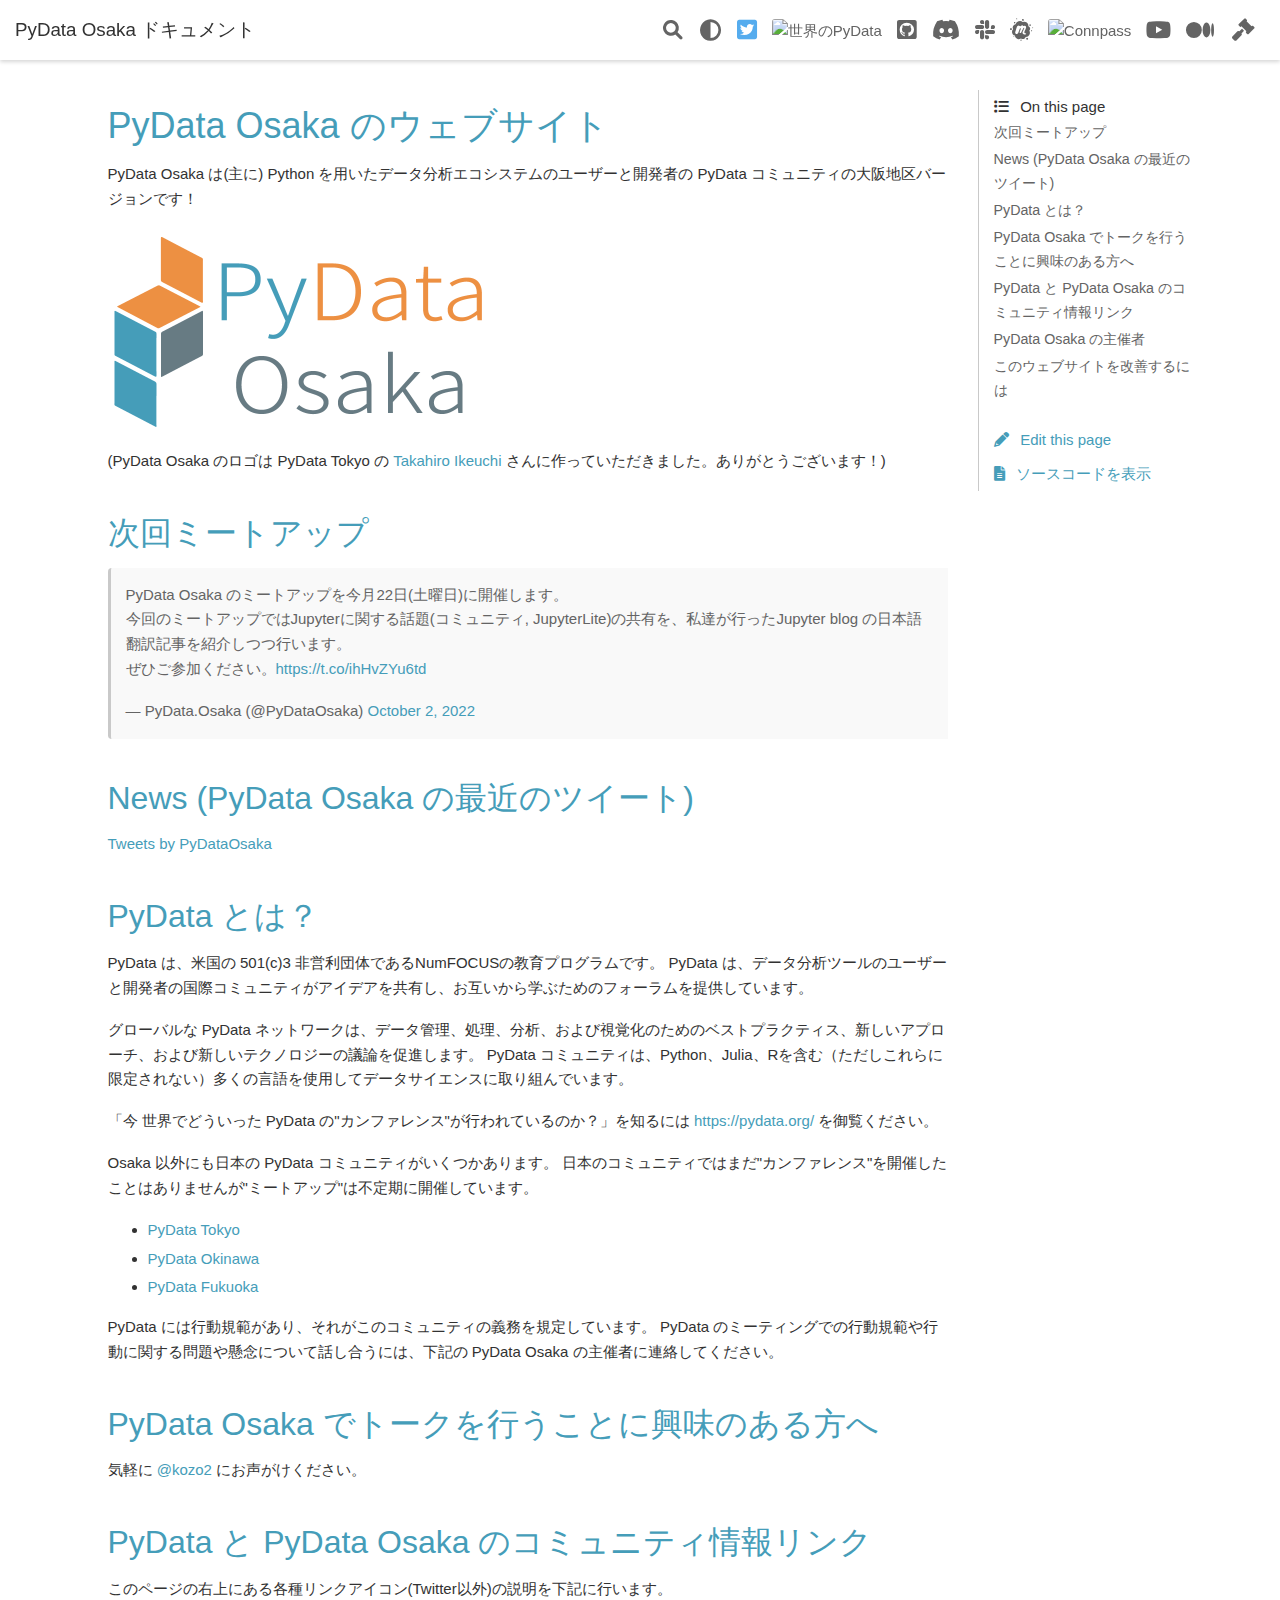
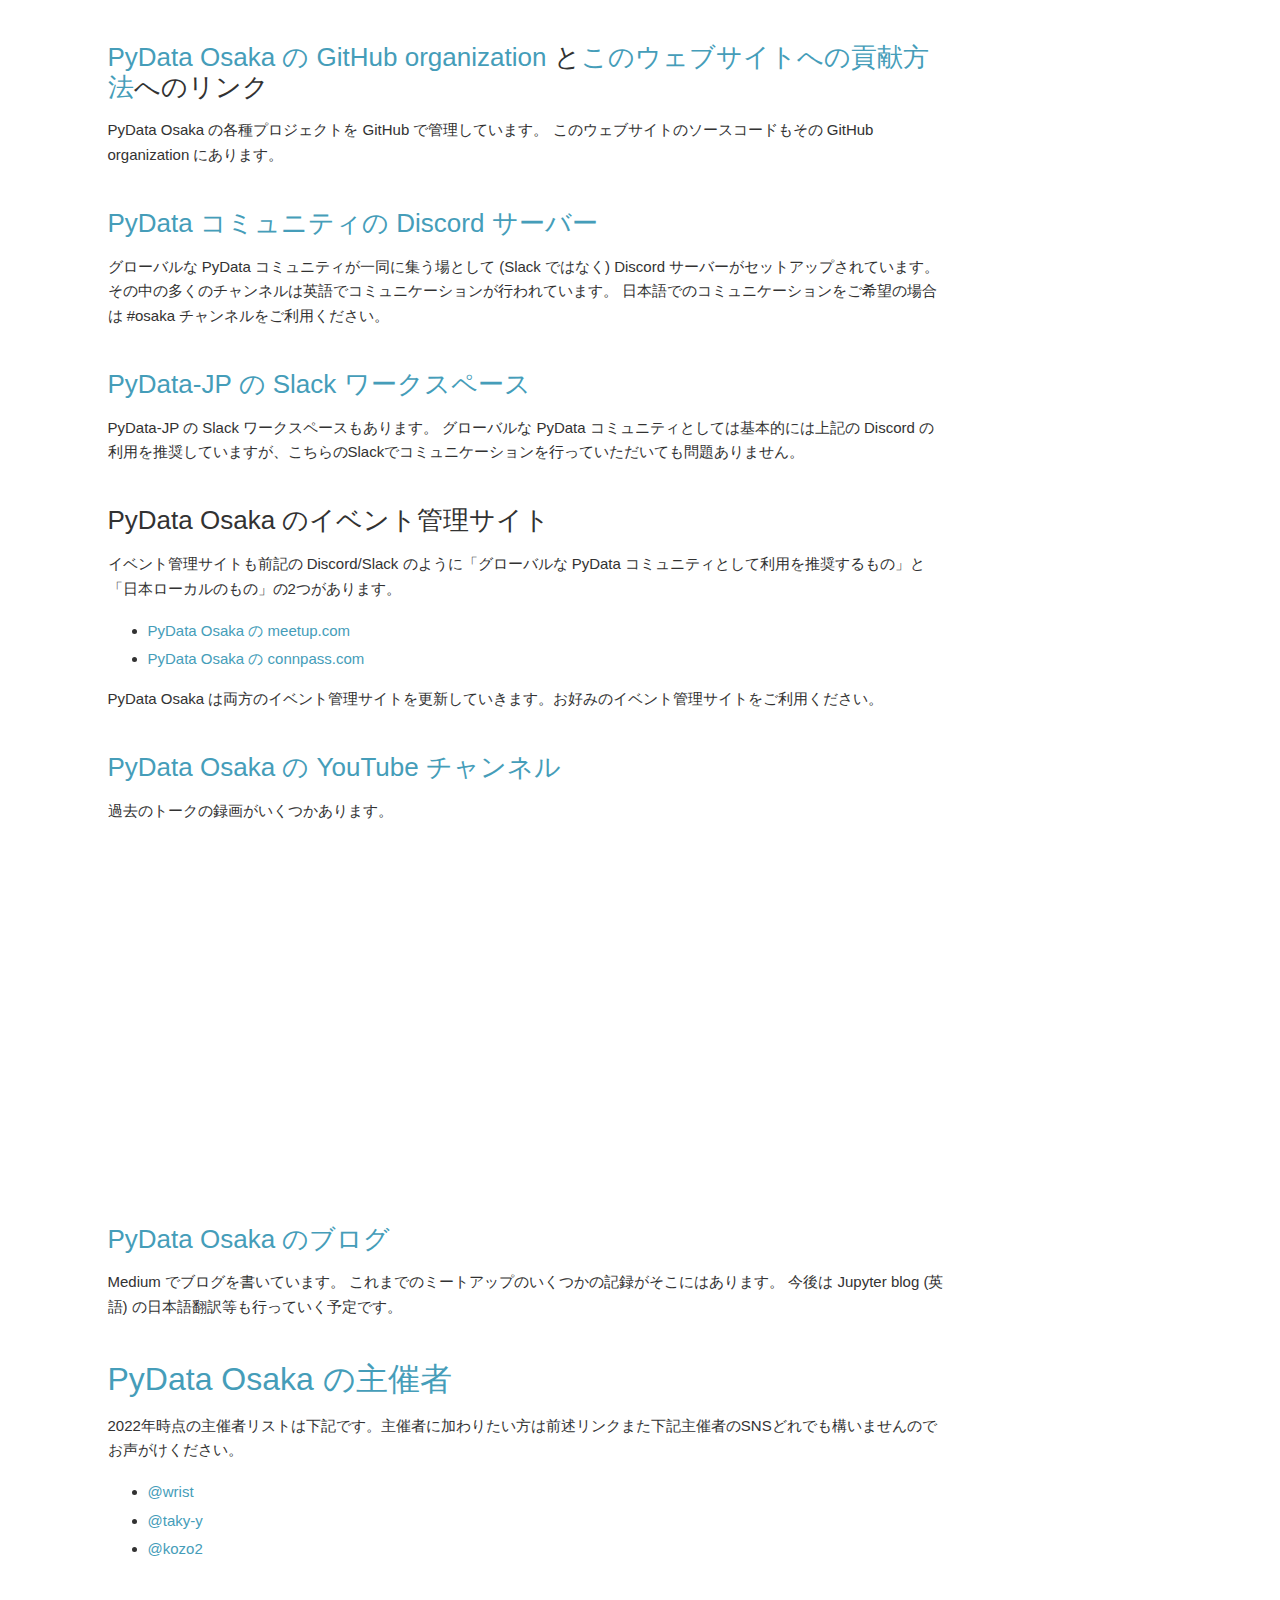
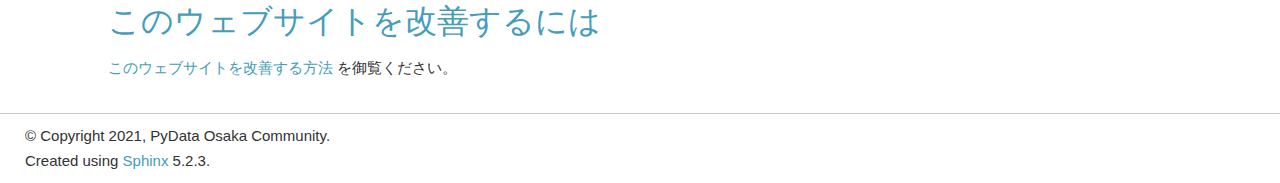
==== commit de4a0ae4: "deploy: e18e3ca4915b3212d7b5cc9e03491b348159ca83" ====
--- a/index.html
+++ b/index.html
@@ -4,55 +4,76 @@
 <html lang="ja">
   <head>
     <meta charset="utf-8" />
-    <meta name="viewport" content="width=device-width, initial-scale=1.0" /><meta name="generator" content="Docutils 0.18.1: http://docutils.sourceforge.net/" />
+    <meta name="viewport" content="width=device-width, initial-scale=1.0" /><meta name="generator" content="Docutils 0.19: https://docutils.sourceforge.io/" />
 
     <title>PyData Osaka のウェブサイト &#8212; PyData Osaka  ドキュメント</title>
-<script>
-  document.documentElement.dataset.mode = localStorage.getItem("mode") || "";
-  document.documentElement.dataset.theme = localStorage.getItem("theme") || "light"
-</script>
-
+  <script>
+    document.documentElement.dataset.mode = localStorage.getItem("mode") || "";
+    document.documentElement.dataset.theme = localStorage.getItem("theme") || "light";
+  </script>
+  
   <!-- Loaded before other Sphinx assets -->
-  <link href="_static/styles/theme.css?digest=92025949c220c2e29695" rel="stylesheet">
-<link href="_static/styles/pydata-sphinx-theme.css?digest=92025949c220c2e29695" rel="stylesheet">
-
-
+  <link href="_static/styles/theme.css?digest=9b1a4fa89bdd0e95b23b" rel="stylesheet">
+<link href="_static/styles/pydata-sphinx-theme.css?digest=9b1a4fa89bdd0e95b23b" rel="stylesheet">
+
+  
   <link rel="stylesheet"
-    href="_static/vendor/fontawesome/5.13.0/css/all.min.css">
+    href="_static/vendor/fontawesome/6.1.2/css/all.min.css">
   <link rel="preload" as="font" type="font/woff2" crossorigin
-    href="_static/vendor/fontawesome/5.13.0/webfonts/fa-solid-900.woff2">
+    href="_static/vendor/fontawesome/6.1.2/webfonts/fa-solid-900.woff2">
   <link rel="preload" as="font" type="font/woff2" crossorigin
-    href="_static/vendor/fontawesome/5.13.0/webfonts/fa-brands-400.woff2">
+    href="_static/vendor/fontawesome/6.1.2/webfonts/fa-brands-400.woff2">
 
     <link rel="stylesheet" type="text/css" href="_static/pygments.css" />
     <link rel="stylesheet" type="text/css" href="_static/custom.css" />
-
+  
   <!-- Pre-loaded scripts that we'll load fully later -->
-  <link rel="preload" as="script" href="_static/scripts/pydata-sphinx-theme.js?digest=92025949c220c2e29695">
+  <link rel="preload" as="script" href="_static/scripts/pydata-sphinx-theme.js?digest=9b1a4fa89bdd0e95b23b">
 
     <script data-url_root="./" id="documentation_options" src="_static/documentation_options.js"></script>
     <script src="_static/jquery.js"></script>
     <script src="_static/underscore.js"></script>
     <script src="_static/_sphinx_javascript_frameworks_compat.js"></script>
     <script src="_static/doctools.js"></script>
+    <script src="_static/sphinx_highlight.js"></script>
     <script src="_static/translations.js"></script>
+    <script>DOCUMENTATION_OPTIONS.pagename = 'index';</script>
     <link rel="canonical" href="http://127.0.0.1:8000/index.html" />
     <link rel="index" title="索引" href="genindex.html" />
     <link rel="search" title="検索" href="search.html" />
-<meta name="viewport" content="width=device-width, initial-scale=1" />
-<meta name="docsearch:language" content="ja">
+  <meta name="viewport" content="width=device-width, initial-scale=1" />
+  <meta name="docsearch:language" content="ja">
   </head>
   
   
   <body data-spy="scroll" data-target="#bd-toc-nav" data-offset="180" data-default-mode="">
-    <div class="bd-header-announcement container-fluid" id="banner">
-      
-
+
+  
+  <input type="checkbox" class="sidebar-toggle" name="__primary" id="__primary">
+  <label class="overlay overlay-primary" for="__primary"></label>
+
+  
+  <input type="checkbox" class="sidebar-toggle" name="__secondary" id="__secondary">
+  <label class="overlay overlay-secondary" for="__secondary"></label>
+
+  
+  <div class="search-button__wrapper">
+    <div class="search-button__overlay"></div>
+    <div class="search-button__search-container">
+      
+<form class="bd-search d-flex align-items-center" action="search.html" method="get">
+  <i class="icon fas fa-search"></i>
+  <input type="search" class="form-control" name="q" id="search-input" placeholder="Search the docs ..." aria-label="Search the docs ..." autocomplete="off" autocorrect="off" autocapitalize="off" spellcheck="false">
+  <span class="search-button__kbd-shortcut"><kbd class="kbd-shortcut__modifier">Ctrl</kbd>+<kbd>K</kbd></span>
+</form>
     </div>
-
-    
-    <nav class="bd-header navbar navbar-light navbar-expand-lg bg-light fixed-top bd-navbar" id="navbar-main"><div class="bd-header__inner container-xl">
-
+  </div>
+
+  
+  <nav class="bd-header navbar navbar-expand-lg bd-navbar" id="navbar-main"><div class="bd-header__inner bd-page-width">
+  <label class="sidebar-toggle primary-toggle" for="__primary">
+      <span class="fas fa-bars"></span>
+  </label>
   <div id="navbar-start">
     
     
@@ -60,9 +81,15 @@
 
 
 <a class="navbar-brand logo" href="#">
-  
-  
-  
+
+  
+  
+  
+  
+  
+  
+  
+
   
   
     <p class="title logo__title">PyData Osaka  ドキュメント</p>
@@ -71,27 +98,33 @@
     
   </div>
 
-  <button class="navbar-toggler" type="button" data-toggle="collapse" data-target="#navbar-collapsible" aria-controls="navbar-collapsible" aria-expanded="false" aria-label="Toggle navigation">
-    <span class="fas fa-bars"></span>
-  </button>
-
-  
-  <div id="navbar-collapsible" class="col-lg-9 collapse navbar-collapse">
+  
+  <div class="col-lg-9 navbar-header-items">
     <div id="navbar-center" class="mr-auto">
       
       <div class="navbar-center-item">
-        <ul id="navbar-main-elements" class="navbar-nav">
-    
-    
-</ul>
+        <nav class="navbar-nav">
+    <p class="sidebar-header-items__title" role="heading" aria-level="1" aria-label="Site Navigation">
+        Site Navigation
+    </p>
+    <ul id="navbar-main-elements" class="navbar-nav">
+        
+    </ul>
+</nav>
       </div>
       
     </div>
 
     <div id="navbar-end">
+      <div class="navbar-end-item navbar-end__search-button-container">
+        
+<button class="btn btn-sm navbar-btn search-button search-button__button" title="検索">
+  <i class="fas fa-search"></i>
+</button>
+      </div>
       
       <div class="navbar-end-item">
-        <span id="theme-switch" class="btn btn-sm btn-outline-primary navbar-btn rounded-circle">
+        <span class="theme-switch-button btn btn-sm btn-outline-primary navbar-btn rounded-circle">
     <a class="theme-switch" data-mode="light"><i class="fas fa-sun"></i></a>
     <a class="theme-switch" data-mode="dark"><i class="far fa-moon"></i></a>
     <a class="theme-switch" data-mode="auto"><i class="fas fa-adjust"></i></a>
@@ -101,41 +134,101 @@
       <div class="navbar-end-item">
         <ul id="navbar-icon-links" class="navbar-nav" aria-label="Icon Links">
         <li class="nav-item">
-          <a class="nav-link" href="https://twitter.com/pydataosaka" rel="noopener" target="_blank" title="Twitter"><span><i class="fab fa-twitter-square"></i></span>
+          
+          
+          
+          
+          
+          
+          <a href="https://twitter.com/pydataosaka" title="Twitter" class="nav-link" rel="noopener" target="_blank"><span><i class="fab fa-twitter-square"></i></span>
             <label class="sr-only">Twitter</label></a>
         </li>
         <li class="nav-item">
-          <a class="nav-link" href="https://pydata.org/" rel="noopener" target="_blank" title="世界のPyData"><img src="https://github.com/pydata/pydata-sphinx-theme/raw/main/docs/_static/pydata-logo.png" class="icon-link-image" alt="世界のPyData"/></a>
-        </li>
-        <li class="nav-item">
-          <a class="nav-link" href="https://github.com/pydataosaka/" rel="noopener" target="_blank" title="GitHub"><span><i class="fab fa-github-square"></i></span>
+          
+          
+          
+          
+          
+          
+          <a href="https://pydata.org/" title="世界のPyData" class="nav-link" rel="noopener" target="_blank"><img src="https://github.com/pydata/pydata-sphinx-theme/raw/main/docs/_static/pydata-logo.png" class="icon-link-image" alt="世界のPyData"/></a>
+        </li>
+        <li class="nav-item">
+          
+          
+          
+          
+          
+          
+          <a href="https://github.com/pydataosaka/" title="GitHub" class="nav-link" rel="noopener" target="_blank"><span><i class="fab fa-github-square"></i></span>
             <label class="sr-only">GitHub</label></a>
         </li>
         <li class="nav-item">
-          <a class="nav-link" href="https://discord.gg/CjspHbE9xe" rel="noopener" target="_blank" title="Discord"><span><i class="fab fa-discord"></i></span>
+          
+          
+          
+          
+          
+          
+          <a href="https://discord.gg/CjspHbE9xe" title="Discord" class="nav-link" rel="noopener" target="_blank"><span><i class="fab fa-discord"></i></span>
             <label class="sr-only">Discord</label></a>
         </li>
         <li class="nav-item">
-          <a class="nav-link" href="https://join.slack.com/t/pydata-jp/shared_invite/zt-1cihxbxxy-5ge4eQYq4B_hx_p3dvhEmQ" rel="noopener" target="_blank" title="Slack"><span><i class="fab fa-slack"></i></span>
+          
+          
+          
+          
+          
+          
+          <a href="https://join.slack.com/t/pydata-jp/shared_invite/zt-1cihxbxxy-5ge4eQYq4B_hx_p3dvhEmQ" title="Slack" class="nav-link" rel="noopener" target="_blank"><span><i class="fab fa-slack"></i></span>
             <label class="sr-only">Slack</label></a>
         </li>
         <li class="nav-item">
-          <a class="nav-link" href="https://www.meetup.com/ja-JP/pydata-osaka/" rel="noopener" target="_blank" title="Meetup"><span><i class="fab fa-meetup"></i></span>
+          
+          
+          
+          
+          
+          
+          <a href="https://www.meetup.com/ja-JP/pydata-osaka/" title="Meetup" class="nav-link" rel="noopener" target="_blank"><span><i class="fab fa-meetup"></i></span>
             <label class="sr-only">Meetup</label></a>
         </li>
         <li class="nav-item">
-          <a class="nav-link" href="https://pydataosaka.connpass.com/" rel="noopener" target="_blank" title="Connpass"><img src="https://pbs.twimg.com/profile_images/540067771736813568/tIWMSAZF_400x400.png" class="icon-link-image" alt="Connpass"/></a>
-        </li>
-        <li class="nav-item">
-          <a class="nav-link" href="https://www.youtube.com/channel/UCXHrkobjEf1yLkmblB6CHyg" rel="noopener" target="_blank" title="YouTube"><span><i class="fab fa-youtube"></i></span>
+          
+          
+          
+          
+          
+          
+          <a href="https://pydataosaka.connpass.com/" title="Connpass" class="nav-link" rel="noopener" target="_blank"><img src="https://pbs.twimg.com/profile_images/540067771736813568/tIWMSAZF_400x400.png" class="icon-link-image" alt="Connpass"/></a>
+        </li>
+        <li class="nav-item">
+          
+          
+          
+          
+          
+          
+          <a href="https://www.youtube.com/channel/UCXHrkobjEf1yLkmblB6CHyg" title="YouTube" class="nav-link" rel="noopener" target="_blank"><span><i class="fab fa-youtube"></i></span>
             <label class="sr-only">YouTube</label></a>
         </li>
         <li class="nav-item">
-          <a class="nav-link" href="https://medium.com/pydata-osaka" rel="noopener" target="_blank" title="Medium"><span><i class="fab fa-medium"></i></span>
+          
+          
+          
+          
+          
+          
+          <a href="https://medium.com/pydata-osaka" title="Medium" class="nav-link" rel="noopener" target="_blank"><span><i class="fab fa-medium"></i></span>
             <label class="sr-only">Medium</label></a>
         </li>
         <li class="nav-item">
-          <a class="nav-link" href="https://pydataosaka.github.io/contributing" rel="noopener" target="_blank" title="このウェブサイトを改善する"><span><i class="fa fa-gavel fa-fw"></i></span>
+          
+          
+          
+          
+          
+          
+          <a href="https://pydataosaka.github.io/contributing" title="このウェブサイトを改善する" class="nav-link" rel="noopener" target="_blank"><span><i class="fa fa-gavel fa-fw"></i></span>
             <label class="sr-only">このウェブサイトを改善する</label></a>
         </li>
       </ul>
@@ -143,43 +236,303 @@
       
     </div>
   </div>
-</div>
-    </nav>
-    
-
-    <div class="bd-container container-xl">
-      <div class="bd-container__inner row">
-          
-
-<!-- Only show if we have sidebars configured, else just a small margin  -->
-<div class="bd-sidebar-primary col-12 col-md-3 bd-sidebar">
-  <div class="sidebar-start-items"><form class="bd-search d-flex align-items-center" action="search.html" method="get">
-  <i class="icon fas fa-search"></i>
-  <input type="search" class="form-control" name="q" id="search-input" placeholder="Search the docs ..." aria-label="Search the docs ..." autocomplete="off" >
-</form><nav class="bd-links" id="bd-docs-nav" aria-label="Main navigation">
-  <div class="bd-toc-item active">
-    
-  </div>
+
+
+  
+  <div class="search-button-container--mobile">
+<button class="btn btn-sm navbar-btn search-button search-button__button" title="検索">
+  <i class="fas fa-search"></i>
+</button>
+  </div>
+
+  
+  <label class="sidebar-toggle secondary-toggle" for="__secondary">
+      <span class="fas fa-outdent"></span>
+  </label>
+  
+
+</div>
+  </nav>
+  
+
+  <div class="bd-container">
+    <div class="bd-container__inner bd-page-width">
+      
+      <div class="bd-sidebar-primary bd-sidebar hide-on-wide">
+        
+  
+  <div class="sidebar-header-items sidebar-primary__section">
+    
+    
+      <div class="sidebar-header-items__center">
+      
+      <div class="navbar-center-item">
+        <nav class="navbar-nav">
+    <p class="sidebar-header-items__title" role="heading" aria-level="1" aria-label="Site Navigation">
+        Site Navigation
+    </p>
+    <ul id="navbar-main-elements" class="navbar-nav">
+        
+    </ul>
 </nav>
-  </div>
-  <div class="sidebar-end-items">
-  </div>
-</div>
-
-
-          
-
-
-<div class="bd-sidebar-secondary d-none d-xl-block col-xl-2 bd-toc">
-  
-    
-    <div class="toc-item">
-      
-<div class="tocsection onthispage mt-5 pt-1 pb-3">
+      </div>
+      
+      </div>
+    
+
+    
+    
+    <div class="sidebar-header-items__end">
+      
+      <div class="navbar-end-item">
+        <span class="theme-switch-button btn btn-sm btn-outline-primary navbar-btn rounded-circle">
+    <a class="theme-switch" data-mode="light"><i class="fas fa-sun"></i></a>
+    <a class="theme-switch" data-mode="dark"><i class="far fa-moon"></i></a>
+    <a class="theme-switch" data-mode="auto"><i class="fas fa-adjust"></i></a>
+</span>
+      </div>
+      
+      <div class="navbar-end-item">
+        <ul id="navbar-icon-links" class="navbar-nav" aria-label="Icon Links">
+        <li class="nav-item">
+          
+          
+          
+          
+          
+          
+          <a href="https://twitter.com/pydataosaka" title="Twitter" class="nav-link" rel="noopener" target="_blank"><span><i class="fab fa-twitter-square"></i></span>
+            <label class="sr-only">Twitter</label></a>
+        </li>
+        <li class="nav-item">
+          
+          
+          
+          
+          
+          
+          <a href="https://pydata.org/" title="世界のPyData" class="nav-link" rel="noopener" target="_blank"><img src="https://github.com/pydata/pydata-sphinx-theme/raw/main/docs/_static/pydata-logo.png" class="icon-link-image" alt="世界のPyData"/></a>
+        </li>
+        <li class="nav-item">
+          
+          
+          
+          
+          
+          
+          <a href="https://github.com/pydataosaka/" title="GitHub" class="nav-link" rel="noopener" target="_blank"><span><i class="fab fa-github-square"></i></span>
+            <label class="sr-only">GitHub</label></a>
+        </li>
+        <li class="nav-item">
+          
+          
+          
+          
+          
+          
+          <a href="https://discord.gg/CjspHbE9xe" title="Discord" class="nav-link" rel="noopener" target="_blank"><span><i class="fab fa-discord"></i></span>
+            <label class="sr-only">Discord</label></a>
+        </li>
+        <li class="nav-item">
+          
+          
+          
+          
+          
+          
+          <a href="https://join.slack.com/t/pydata-jp/shared_invite/zt-1cihxbxxy-5ge4eQYq4B_hx_p3dvhEmQ" title="Slack" class="nav-link" rel="noopener" target="_blank"><span><i class="fab fa-slack"></i></span>
+            <label class="sr-only">Slack</label></a>
+        </li>
+        <li class="nav-item">
+          
+          
+          
+          
+          
+          
+          <a href="https://www.meetup.com/ja-JP/pydata-osaka/" title="Meetup" class="nav-link" rel="noopener" target="_blank"><span><i class="fab fa-meetup"></i></span>
+            <label class="sr-only">Meetup</label></a>
+        </li>
+        <li class="nav-item">
+          
+          
+          
+          
+          
+          
+          <a href="https://pydataosaka.connpass.com/" title="Connpass" class="nav-link" rel="noopener" target="_blank"><img src="https://pbs.twimg.com/profile_images/540067771736813568/tIWMSAZF_400x400.png" class="icon-link-image" alt="Connpass"/></a>
+        </li>
+        <li class="nav-item">
+          
+          
+          
+          
+          
+          
+          <a href="https://www.youtube.com/channel/UCXHrkobjEf1yLkmblB6CHyg" title="YouTube" class="nav-link" rel="noopener" target="_blank"><span><i class="fab fa-youtube"></i></span>
+            <label class="sr-only">YouTube</label></a>
+        </li>
+        <li class="nav-item">
+          
+          
+          
+          
+          
+          
+          <a href="https://medium.com/pydata-osaka" title="Medium" class="nav-link" rel="noopener" target="_blank"><span><i class="fab fa-medium"></i></span>
+            <label class="sr-only">Medium</label></a>
+        </li>
+        <li class="nav-item">
+          
+          
+          
+          
+          
+          
+          <a href="https://pydataosaka.github.io/contributing" title="このウェブサイトを改善する" class="nav-link" rel="noopener" target="_blank"><span><i class="fa fa-gavel fa-fw"></i></span>
+            <label class="sr-only">このウェブサイトを改善する</label></a>
+        </li>
+      </ul>
+      </div>
+      
+    </div>
+    
+  </div>
+
+  
+
+  
+  <div class="sidebar-end-items sidebar-primary__section">
+    <div class="sidebar-end-items__item">
+    </div>
+  </div>
+
+      </div>
+      <main class="bd-main">
+        
+        
+        <div class="bd-content">
+          <div class="bd-article-container">
+            
+            <div class="bd-header-article">
+                
+            </div>
+            
+            
+            <article class="bd-article" role="main">
+              
+  <section id="pydata-osaka">
+<h1>PyData Osaka のウェブサイト<a class="headerlink" href="#pydata-osaka" title="この見出しへのパーマリンク">#</a></h1>
+<p>PyData Osaka は(主に) Python を用いたデータ分析エコシステムのユーザーと開発者の PyData コミュニティの大阪地区バージョンです！</p>
+<p><img alt="" src="_images/pydataosakalogo.png" /></p>
+<p>(PyData Osaka のロゴは PyData Tokyo の <a class="reference external" href="https://github.com/iktakahiro">Takahiro Ikeuchi</a> さんに作っていただきました。ありがとうございます！)</p>
+<section id="id1">
+<h2>次回ミートアップ<a class="headerlink" href="#id1" title="この見出しへのパーマリンク">#</a></h2>
+<blockquote class="twitter-tweet"><p lang="ja" dir="ltr">PyData Osaka のミートアップを今月22日(土曜日)に開催します。<br>今回のミートアップではJupyterに関する話題(コミュニティ, JupyterLite)の共有を、私達が行ったJupyter blog の日本語翻訳記事を紹介しつつ行います。<br>ぜひご参加ください。<a href="https://t.co/ihHvZYu6td">https://t.co/ihHvZYu6td</a></p>&mdash; PyData.Osaka (@PyDataOsaka) <a href="https://twitter.com/PyDataOsaka/status/1576623879279108096?ref_src=twsrc%5Etfw">October 2, 2022</a></blockquote> <script async src="https://platform.twitter.com/widgets.js" charset="utf-8"></script>
+</section>
+<section id="news-pydata-osaka">
+<h2>News (PyData Osaka の最近のツイート)<a class="headerlink" href="#news-pydata-osaka" title="この見出しへのパーマリンク">#</a></h2>
+<p><a class="twitter-timeline" data-height="540" href="https://twitter.com/PyDataOsaka?ref_src=twsrc%5Etfw">Tweets by PyDataOsaka</a> <script async src="https://platform.twitter.com/widgets.js" charset="utf-8"></script></p>
+</section>
+<section id="pydata">
+<h2>PyData とは？<a class="headerlink" href="#pydata" title="この見出しへのパーマリンク">#</a></h2>
+<p>PyData は、米国の 501(c)3 非営利団体であるNumFOCUSの教育プログラムです。
+PyData は、データ分析ツールのユーザーと開発者の国際コミュニティがアイデアを共有し、お互いから学ぶためのフォーラムを提供しています。</p>
+<p>グローバルな PyData ネットワークは、データ管理、処理、分析、および視覚化のためのベストプラクティス、新しいアプローチ、および新しいテクノロジーの議論を促進します。
+PyData コミュニティは、Python、Julia、Rを含む（ただしこれらに限定されない）多くの言語を使用してデータサイエンスに取り組んでいます。</p>
+<p>「今 世界でどういった PyData の&quot;カンファレンス&quot;が行われているのか？」を知るには <a class="reference external" href="https://pydata.org/">https://pydata.org/</a> を御覧ください。</p>
+<p>Osaka 以外にも日本の PyData コミュニティがいくつかあります。
+日本のコミュニティではまだ&quot;カンファレンス&quot;を開催したことはありませんが&quot;ミートアップ&quot;は不定期に開催しています。</p>
+<ul class="simple">
+<li><p><a class="reference external" href="https://pydatatokyo.connpass.com/">PyData Tokyo</a></p></li>
+<li><p><a class="reference external" href="https://pydata.okinawa/">PyData Okinawa</a></p></li>
+<li><p><a class="reference external" href="https://pydatafukuoka.connpass.com/">PyData Fukuoka</a></p></li>
+</ul>
+<p>PyData には行動規範があり、それがこのコミュニティの義務を規定しています。
+PyData のミーティングでの行動規範や行動に関する問題や懸念について話し合うには、下記の PyData Osaka の主催者に連絡してください。</p>
+</section>
+<section id="id2">
+<h2>PyData Osaka でトークを行うことに興味のある方へ<a class="headerlink" href="#id2" title="この見出しへのパーマリンク">#</a></h2>
+<p>気軽に <a class="reference external" href="https://twitter.com/kozo2">&#64;kozo2</a> にお声がけください。</p>
+</section>
+<section id="pydata-pydata-osaka">
+<h2>PyData と PyData Osaka のコミュニティ情報リンク<a class="headerlink" href="#pydata-pydata-osaka" title="この見出しへのパーマリンク">#</a></h2>
+<p>このページの右上にある各種リンクアイコン(Twitter以外)の説明を下記に行います。</p>
+<section id="pydata-osaka-github-organization">
+<h3><a class="reference external" href="https://github.com/PyDataOsaka">PyData Osaka の GitHub organization</a> と<a class="reference internal" href="contributing.html"><span class="doc std std-doc">このウェブサイトへの貢献方法</span></a>へのリンク<a class="headerlink" href="#pydata-osaka-github-organization" title="この見出しへのパーマリンク">#</a></h3>
+<p>PyData Osaka の各種プロジェクトを GitHub で管理しています。
+このウェブサイトのソースコードもその GitHub organization にあります。</p>
+</section>
+<section id="pydata-discord">
+<h3><a class="reference external" href="https://discord.gg/CjspHbE9xe">PyData コミュニティの Discord サーバー</a><a class="headerlink" href="#pydata-discord" title="この見出しへのパーマリンク">#</a></h3>
+<p>グローバルな PyData コミュニティが一同に集う場として (Slack ではなく) Discord サーバーがセットアップされています。
+その中の多くのチャンネルは英語でコミュニケーションが行われています。
+日本語でのコミュニケーションをご希望の場合は #osaka チャンネルをご利用ください。</p>
+</section>
+<section id="pydata-jp-slack">
+<h3><a class="reference external" href="https://join.slack.com/t/pydata-jp/shared_invite/zt-1cihxbxxy-5ge4eQYq4B_hx_p3dvhEmQ">PyData-JP の Slack ワークスペース</a><a class="headerlink" href="#pydata-jp-slack" title="この見出しへのパーマリンク">#</a></h3>
+<p>PyData-JP の Slack ワークスペースもあります。
+グローバルな PyData コミュニティとしては基本的には上記の Discord の利用を推奨していますが、こちらのSlackでコミュニケーションを行っていただいても問題ありません。</p>
+</section>
+<section id="id3">
+<h3>PyData Osaka のイベント管理サイト<a class="headerlink" href="#id3" title="この見出しへのパーマリンク">#</a></h3>
+<p>イベント管理サイトも前記の Discord/Slack のように「グローバルな PyData コミュニティとして利用を推奨するもの」と「日本ローカルのもの」の2つがあります。</p>
+<ul class="simple">
+<li><p><a class="reference external" href="https://www.meetup.com/ja-JP/pydata-osaka/">PyData Osaka の meetup.com</a></p></li>
+<li><p><a class="reference external" href="https://pydataosaka.connpass.com/">PyData Osaka の connpass.com</a></p></li>
+</ul>
+<p>PyData Osaka は両方のイベント管理サイトを更新していきます。お好みのイベント管理サイトをご利用ください。</p>
+</section>
+<section id="pydata-osaka-youtube">
+<h3><a class="reference external" href="https://www.youtube.com/channel/UCXHrkobjEf1yLkmblB6CHyg">PyData Osaka の YouTube チャンネル</a><a class="headerlink" href="#pydata-osaka-youtube" title="この見出しへのパーマリンク">#</a></h3>
+<p>過去のトークの録画がいくつかあります。</p>
+<iframe width="613" height="335" src="https://www.youtube.com/embed/kF5_pblN9iw" title="日本の郵便番号データはなぜ扱うのが難しいのか? (嶋内 翔さん[株式会社オープンコレクター])" frameborder="0" allow="accelerometer; autoplay; clipboard-write; encrypted-media; gyroscope; picture-in-picture" allowfullscreen></iframe>
+</section>
+<section id="id4">
+<h3><a class="reference external" href="https://medium.com/pydata-osaka">PyData Osaka のブログ</a><a class="headerlink" href="#id4" title="この見出しへのパーマリンク">#</a></h3>
+<p>Medium でブログを書いています。
+これまでのミートアップのいくつかの記録がそこにはあります。
+今後は Jupyter blog (英語) の日本語翻訳等も行っていく予定です。</p>
+</section>
+</section>
+<section id="id5">
+<h2>PyData Osaka の主催者<a class="headerlink" href="#id5" title="この見出しへのパーマリンク">#</a></h2>
+<p>2022年時点の主催者リストは下記です。主催者に加わりたい方は前述リンクまた下記主催者のSNSどれでも構いませんのでお声がけください。</p>
+<ul class="simple">
+<li><p><a class="reference external" href="https://github.com/wrist">&#64;wrist</a></p></li>
+<li><p><a class="reference external" href="https://github.com/taku-y">&#64;taky-y</a></p></li>
+<li><p><a class="reference external" href="https://github.com/kozo2">&#64;kozo2</a></p></li>
+</ul>
+</section>
+<section id="id6">
+<h2>このウェブサイトを改善するには<a class="headerlink" href="#id6" title="この見出しへのパーマリンク">#</a></h2>
+<p><a class="reference external" href="https://pydataosaka.github.io/contributing">このウェブサイトを改善する方法</a> を御覧ください。</p>
+</section>
+</section>
+
+
+            </article>
+            
+            
+            
+            <footer class="bd-footer-article">
+                <!-- Previous / next buttons -->
+<div class='prev-next-area'>
+</div>
+            </footer>
+            
+          </div>
+          
+          
+          
+            <div class="bd-sidebar-secondary bd-toc">
+              
+<div class="toc-item">
+  
+<div class="tocsection onthispage">
     <i class="fas fa-list"></i> On this page
 </div>
-
-<nav id="bd-toc-nav">
+<nav id="bd-toc-nav" class="page-toc">
     <ul class="visible nav section-nav flex-column">
  <li class="toc-h2 nav-item toc-entry">
   <a class="reference internal nav-link" href="#id1">
@@ -255,10 +608,10 @@
 </ul>
 
 </nav>
-    </div>
-    
-    <div class="toc-item">
-      
+</div>
+
+<div class="toc-item">
+  
 
 <div class="tocsection editthispage">
     <a href="https://github.com/pydataosaka/pydataosaka.github.io/edit/main/sourcedir/index.md">
@@ -266,143 +619,58 @@
     </a>
 </div>
 
+</div>
+
+<div class="toc-item">
+  
+<div class="tocsection sourcelink">
+    <a href="_sources/index.md.txt">
+        <i class="fas fa-file-alt"></i> ソースコードを表示
+    </a>
+</div>
+
+</div>
+
+            </div>
+          
+          
+        </div>
+        <footer class="bd-footer-content">
+          <div class="bd-footer-content__inner">
+            
+          </div>
+        </footer>
+        
+      </main>
     </div>
-    
-  
-</div>
-
-
-          
-          
-          <div class="bd-content col-12 col-md-9 col-xl-7">
-              
-              <article class="bd-article" role="main">
-                
-  <section id="pydata-osaka">
-<h1>PyData Osaka のウェブサイト<a class="headerlink" href="#pydata-osaka" title="この見出しへのパーマリンク">#</a></h1>
-<p>PyData Osaka は(主に) Python を用いたデータ分析エコシステムのユーザーと開発者の PyData コミュニティの大阪地区バージョンです！</p>
-<p><img alt="" src="_images/pydataosakalogo.png" /></p>
-<p>(PyData Osaka のロゴは PyData Tokyo の <a class="reference external" href="https://github.com/iktakahiro">Takahiro Ikeuchi</a> さんに作っていただきました。ありがとうございます！)</p>
-<section id="id1">
-<h2>次回ミートアップ<a class="headerlink" href="#id1" title="この見出しへのパーマリンク">#</a></h2>
-<blockquote class="twitter-tweet"><p lang="ja" dir="ltr">PyData Osaka のミートアップを今月27日(土曜日)に開催します。<br>今回のミートアップでは機械学習モデルのハイパーパラメータ探索を実演します。<br>ぜひご参加ください。<a href="https://t.co/Od4E5dfFvW">https://t.co/Od4E5dfFvW</a></p>&mdash; PyData.Osaka (@PyDataOsaka) <a href="https://twitter.com/PyDataOsaka/status/1558306100662849536?ref_src=twsrc%5Etfw">August 13, 2022</a></blockquote> <script async src="https://platform.twitter.com/widgets.js" charset="utf-8"></script>
-</section>
-<section id="news-pydata-osaka">
-<h2>News (PyData Osaka の最近のツイート)<a class="headerlink" href="#news-pydata-osaka" title="この見出しへのパーマリンク">#</a></h2>
-<p><a class="twitter-timeline" data-height="540" href="https://twitter.com/PyDataOsaka?ref_src=twsrc%5Etfw">Tweets by PyDataOsaka</a> <script async src="https://platform.twitter.com/widgets.js" charset="utf-8"></script></p>
-</section>
-<section id="pydata">
-<h2>PyData とは？<a class="headerlink" href="#pydata" title="この見出しへのパーマリンク">#</a></h2>
-<p>PyData は、米国の 501(c)3 非営利団体であるNumFOCUSの教育プログラムです。
-PyData は、データ分析ツールのユーザーと開発者の国際コミュニティがアイデアを共有し、お互いから学ぶためのフォーラムを提供しています。</p>
-<p>グローバルな PyData ネットワークは、データ管理、処理、分析、および視覚化のためのベストプラクティス、新しいアプローチ、および新しいテクノロジーの議論を促進します。
-PyData コミュニティは、Python、Julia、Rを含む（ただしこれらに限定されない）多くの言語を使用してデータサイエンスに取り組んでいます。</p>
-<p>「今 世界でどういった PyData の&quot;カンファレンス&quot;が行われているのか？」を知るには <a class="reference external" href="https://pydata.org/">https://pydata.org/</a> を御覧ください。</p>
-<p>Osaka 以外にも日本の PyData コミュニティがいくつかあります。
-日本のコミュニティではまだ&quot;カンファレンス&quot;を開催したことはありませんが&quot;ミートアップ&quot;は不定期に開催しています。</p>
-<ul class="simple">
-<li><p><a class="reference external" href="https://pydatatokyo.connpass.com/">PyData Tokyo</a></p></li>
-<li><p><a class="reference external" href="https://pydata.okinawa/">PyData Okinawa</a></p></li>
-<li><p><a class="reference external" href="https://pydatafukuoka.connpass.com/">PyData Fukuoka</a></p></li>
-</ul>
-<p>PyData には行動規範があり、それがこのコミュニティの義務を規定しています。
-PyData のミーティングでの行動規範や行動に関する問題や懸念について話し合うには、下記の PyData Osaka の主催者に連絡してください。</p>
-</section>
-<section id="id2">
-<h2>PyData Osaka でトークを行うことに興味のある方へ<a class="headerlink" href="#id2" title="この見出しへのパーマリンク">#</a></h2>
-<p>気軽に <a class="reference external" href="https://twitter.com/kozo2">&#64;kozo2</a> にお声がけください。</p>
-</section>
-<section id="pydata-pydata-osaka">
-<h2>PyData と PyData Osaka のコミュニティ情報リンク<a class="headerlink" href="#pydata-pydata-osaka" title="この見出しへのパーマリンク">#</a></h2>
-<p>このページの右上にある各種リンクアイコン(Twitter以外)の説明を下記に行います。</p>
-<section id="pydata-osaka-github-organization">
-<h3><a class="reference external" href="https://github.com/PyDataOsaka">PyData Osaka の GitHub organization</a> と<a class="reference internal" href="contributing.html"><span class="doc std std-doc">このウェブサイトへの貢献方法</span></a>へのリンク<a class="headerlink" href="#pydata-osaka-github-organization" title="この見出しへのパーマリンク">#</a></h3>
-<p>PyData Osaka の各種プロジェクトを GitHub で管理しています。
-このウェブサイトのソースコードもその GitHub organization にあります。</p>
-</section>
-<section id="pydata-discord">
-<h3><a class="reference external" href="https://discord.gg/CjspHbE9xe">PyData コミュニティの Discord サーバー</a><a class="headerlink" href="#pydata-discord" title="この見出しへのパーマリンク">#</a></h3>
-<p>グローバルな PyData コミュニティが一同に集う場として (Slack ではなく) Discord サーバーがセットアップされています。
-その中の多くのチャンネルは英語でコミュニケーションが行われています。
-日本語でのコミュニケーションをご希望の場合は #osaka チャンネルをご利用ください。</p>
-</section>
-<section id="pydata-jp-slack">
-<h3><a class="reference external" href="https://join.slack.com/t/pydata-jp/shared_invite/zt-1cihxbxxy-5ge4eQYq4B_hx_p3dvhEmQ">PyData-JP の Slack ワークスペース</a><a class="headerlink" href="#pydata-jp-slack" title="この見出しへのパーマリンク">#</a></h3>
-<p>PyData-JP の Slack ワークスペースもあります。
-グローバルな PyData コミュニティとしては基本的には上記の Discord の利用を推奨していますが、こちらのSlackでコミュニケーションを行っていただいても問題ありません。</p>
-</section>
-<section id="id3">
-<h3>PyData Osaka のイベント管理サイト<a class="headerlink" href="#id3" title="この見出しへのパーマリンク">#</a></h3>
-<p>イベント管理サイトも前記の Discord/Slack のように「グローバルな PyData コミュニティとして利用を推奨するもの」と「日本ローカルのもの」の2つがあります。</p>
-<ul class="simple">
-<li><p><a class="reference external" href="https://www.meetup.com/ja-JP/pydata-osaka/">PyData Osaka の meetup.com</a></p></li>
-<li><p><a class="reference external" href="https://pydataosaka.connpass.com/">PyData Osaka の connpass.com</a></p></li>
-</ul>
-<p>PyData Osaka は両方のイベント管理サイトを更新していきます。お好みのイベント管理サイトをご利用ください。</p>
-</section>
-<section id="pydata-osaka-youtube">
-<h3><a class="reference external" href="https://www.youtube.com/channel/UCXHrkobjEf1yLkmblB6CHyg">PyData Osaka の YouTube チャンネル</a><a class="headerlink" href="#pydata-osaka-youtube" title="この見出しへのパーマリンク">#</a></h3>
-<p>過去のトークの録画がいくつかあります。</p>
-<iframe width="613" height="335" src="https://www.youtube.com/embed/kF5_pblN9iw" title="日本の郵便番号データはなぜ扱うのが難しいのか? (嶋内 翔さん[株式会社オープンコレクター])" frameborder="0" allow="accelerometer; autoplay; clipboard-write; encrypted-media; gyroscope; picture-in-picture" allowfullscreen></iframe>
-</section>
-<section id="id4">
-<h3><a class="reference external" href="https://medium.com/pydata-osaka">PyData Osaka のブログ</a><a class="headerlink" href="#id4" title="この見出しへのパーマリンク">#</a></h3>
-<p>Medium でブログを書いています。
-これまでのミートアップのいくつかの記録がそこにはあります。
-今後は Jupyter blog (英語) の日本語翻訳等も行っていく予定です。</p>
-</section>
-</section>
-<section id="id5">
-<h2>PyData Osaka の主催者<a class="headerlink" href="#id5" title="この見出しへのパーマリンク">#</a></h2>
-<p>2022年時点の主催者リストは下記です。主催者に加わりたい方は前述リンクまた下記主催者のSNSどれでも構いませんのでお声がけください。</p>
-<ul class="simple">
-<li><p><a class="reference external" href="https://github.com/wrist">&#64;wrist</a></p></li>
-<li><p><a class="reference external" href="https://github.com/taku-y">&#64;taky-y</a></p></li>
-<li><p><a class="reference external" href="https://github.com/kozo2">&#64;kozo2</a></p></li>
-</ul>
-</section>
-<section id="id6">
-<h2>このウェブサイトを改善するには<a class="headerlink" href="#id6" title="この見出しへのパーマリンク">#</a></h2>
-<p><a class="reference external" href="https://pydataosaka.github.io/contributing">このウェブサイトを改善する方法</a> を御覧ください。</p>
-</section>
-</section>
-
-
-              </article>
-              
-
-              
-              <footer class="bd-footer-article">
-                  <!-- Previous / next buttons -->
-<div class='prev-next-area'>
-</div>
-              </footer>
-              
-          </div>
-          
-      </div>
-    </div>
-
-  
-  
+  </div>
+
+  
+    
   <!-- Scripts loaded after <body> so the DOM is not blocked -->
-  <script src="_static/scripts/pydata-sphinx-theme.js?digest=92025949c220c2e29695"></script>
-
-<footer class="bd-footer"><div class="bd-footer__inner container">
+  <script src="_static/scripts/pydata-sphinx-theme.js?digest=9b1a4fa89bdd0e95b23b"></script>
+
+  <footer class="bd-footer"><div class="bd-footer__inner container">
   
   <div class="footer-item">
-    <p class="copyright">
+    
+<p class="copyright">
+
     &copy; Copyright 2021, PyData Osaka Community.<br>
+
 </p>
+
   </div>
   
   <div class="footer-item">
-    <p class="sphinx-version">
-Created using <a href="http://sphinx-doc.org/">Sphinx</a> 5.1.1.<br>
+    
+<p class="sphinx-version">
+Created using <a href="http://sphinx-doc.org/">Sphinx</a> 5.2.3.<br>
 </p>
-  </div>
-  
-</div>
-</footer>
+
+  </div>
+  
+</div>
+  </footer>
   </body>
 </html>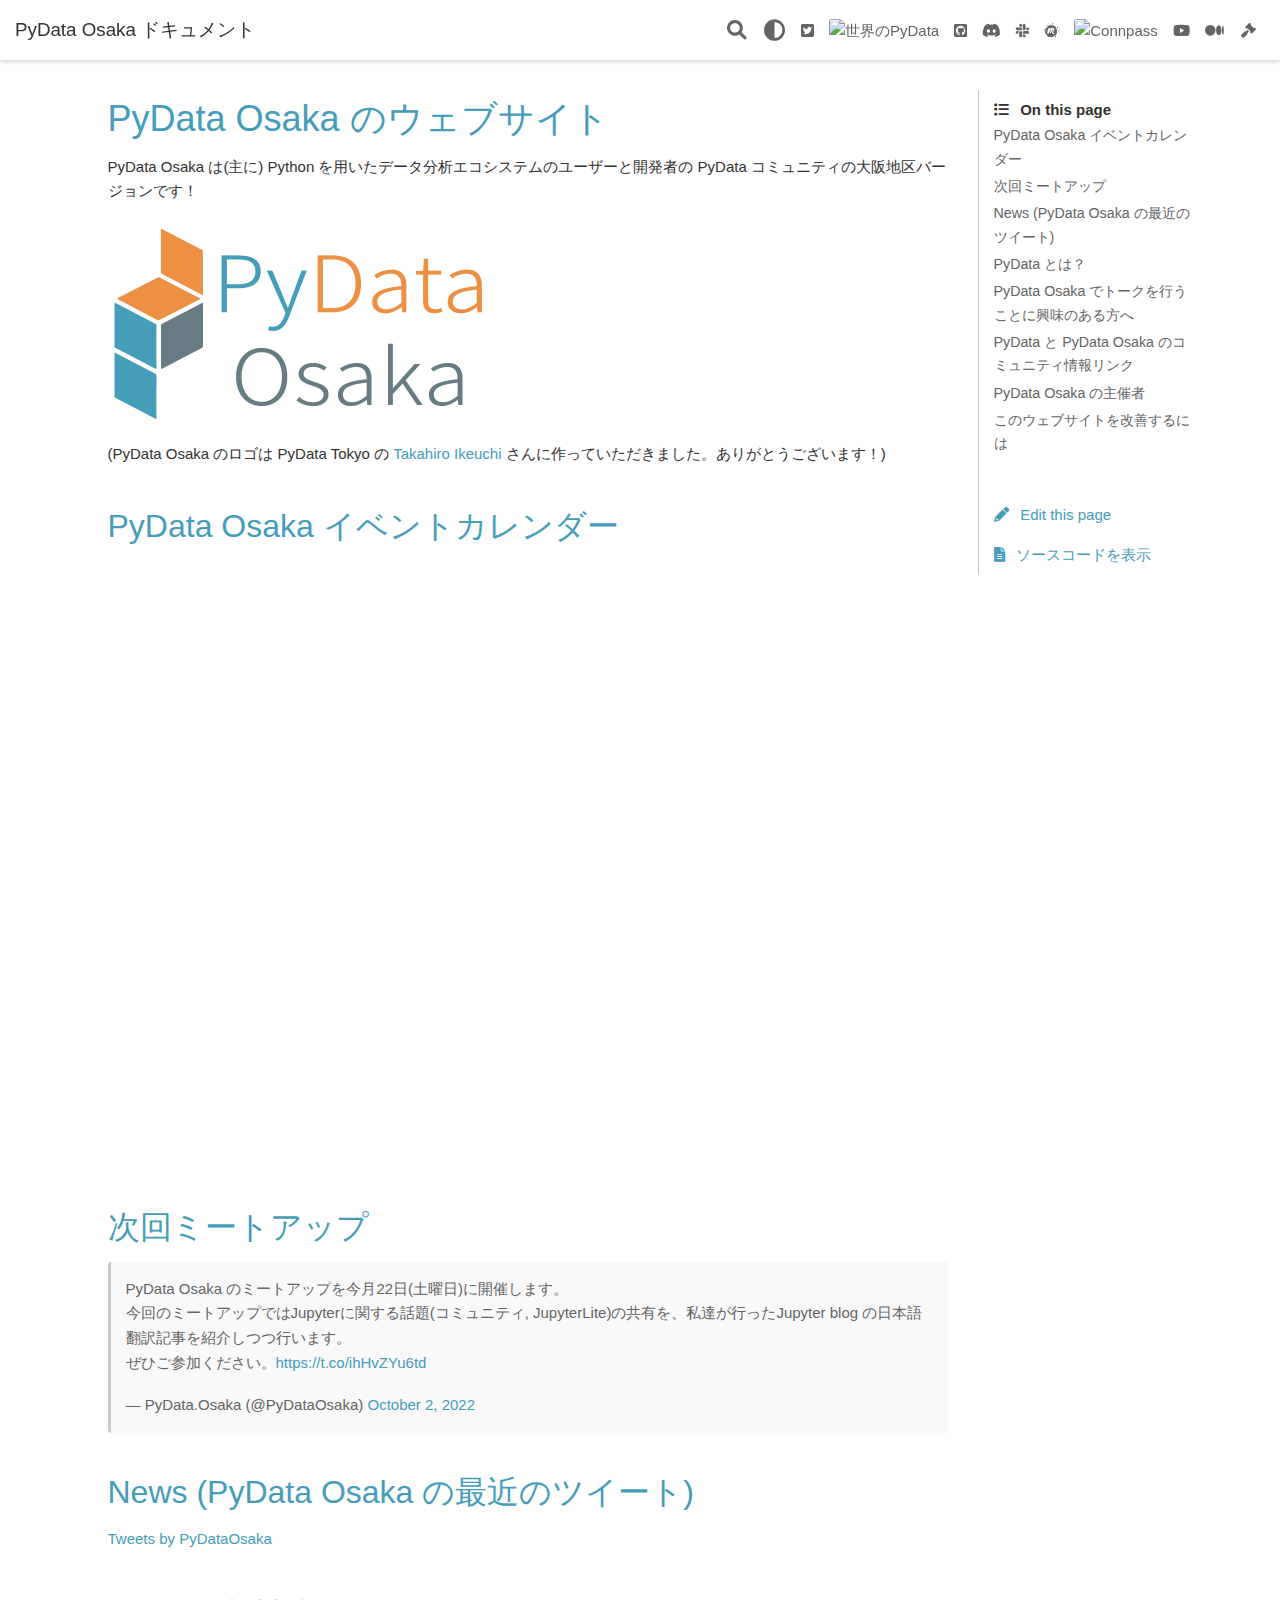
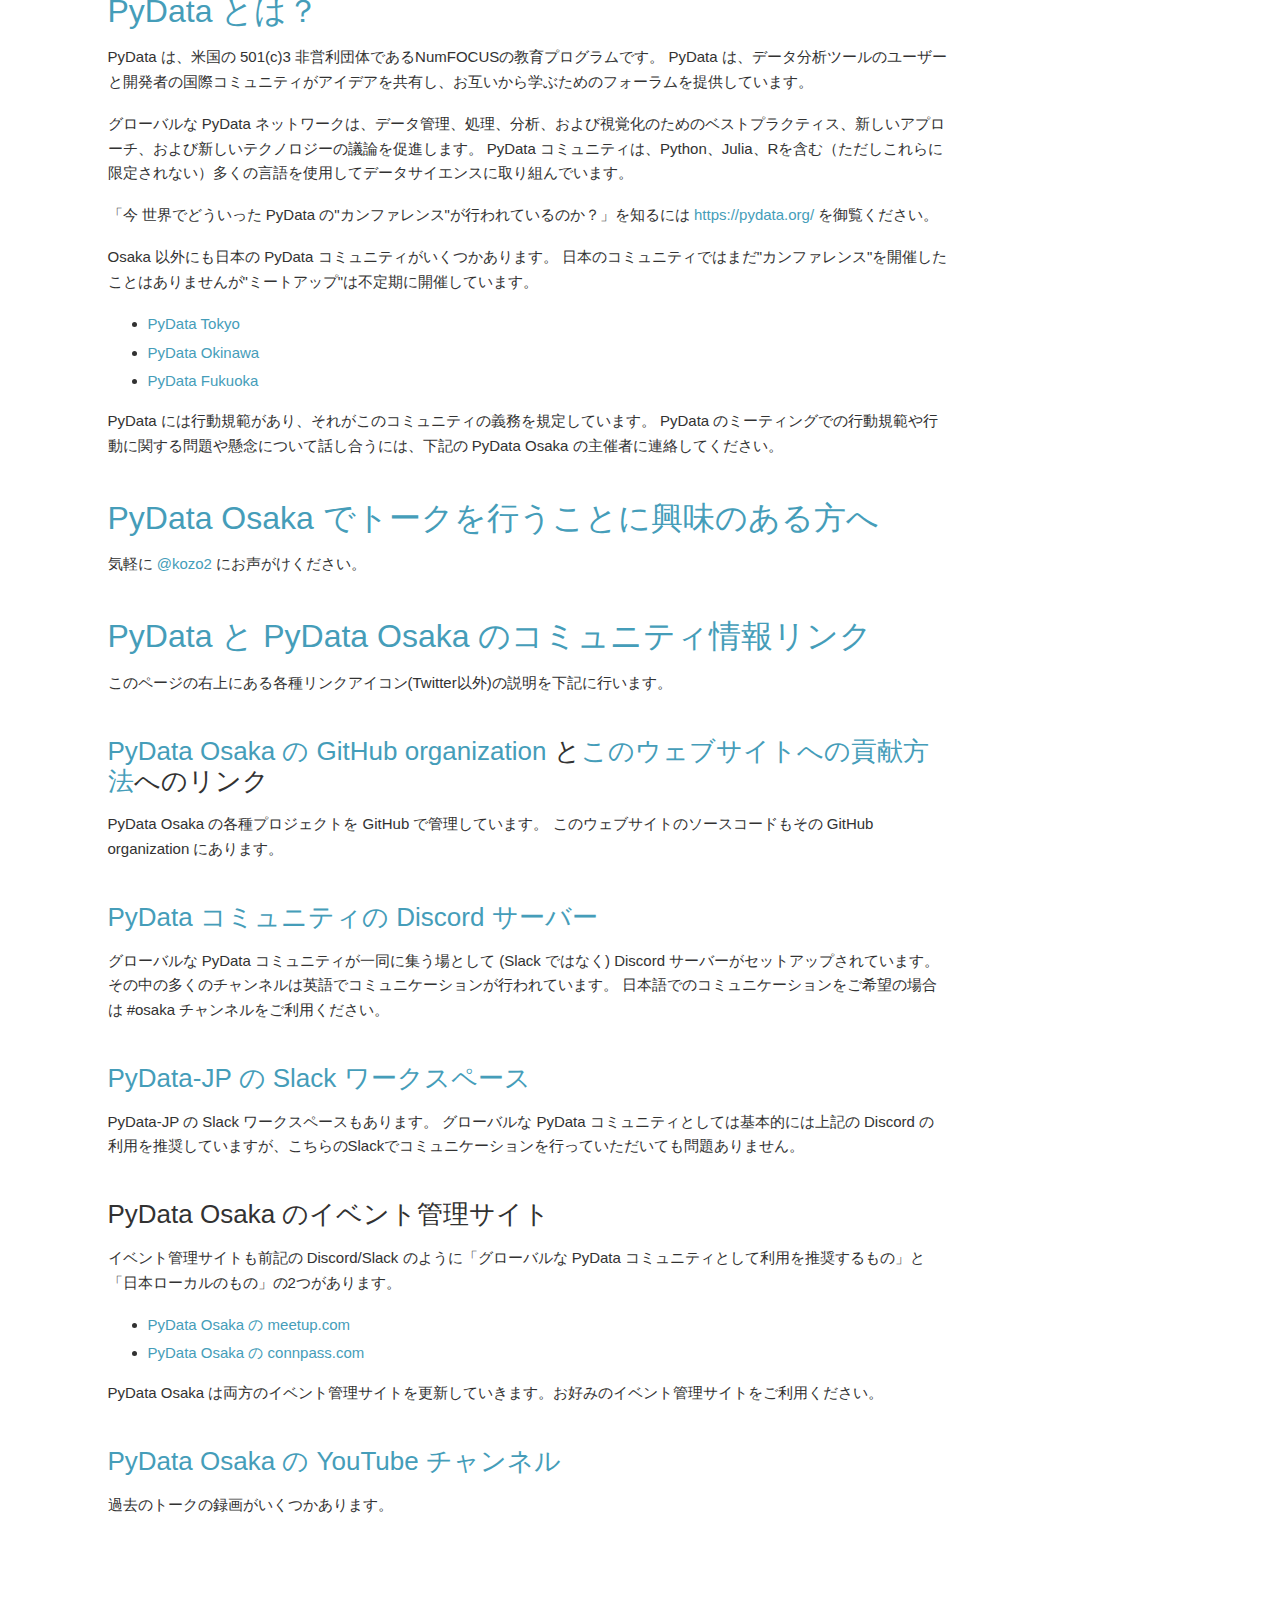
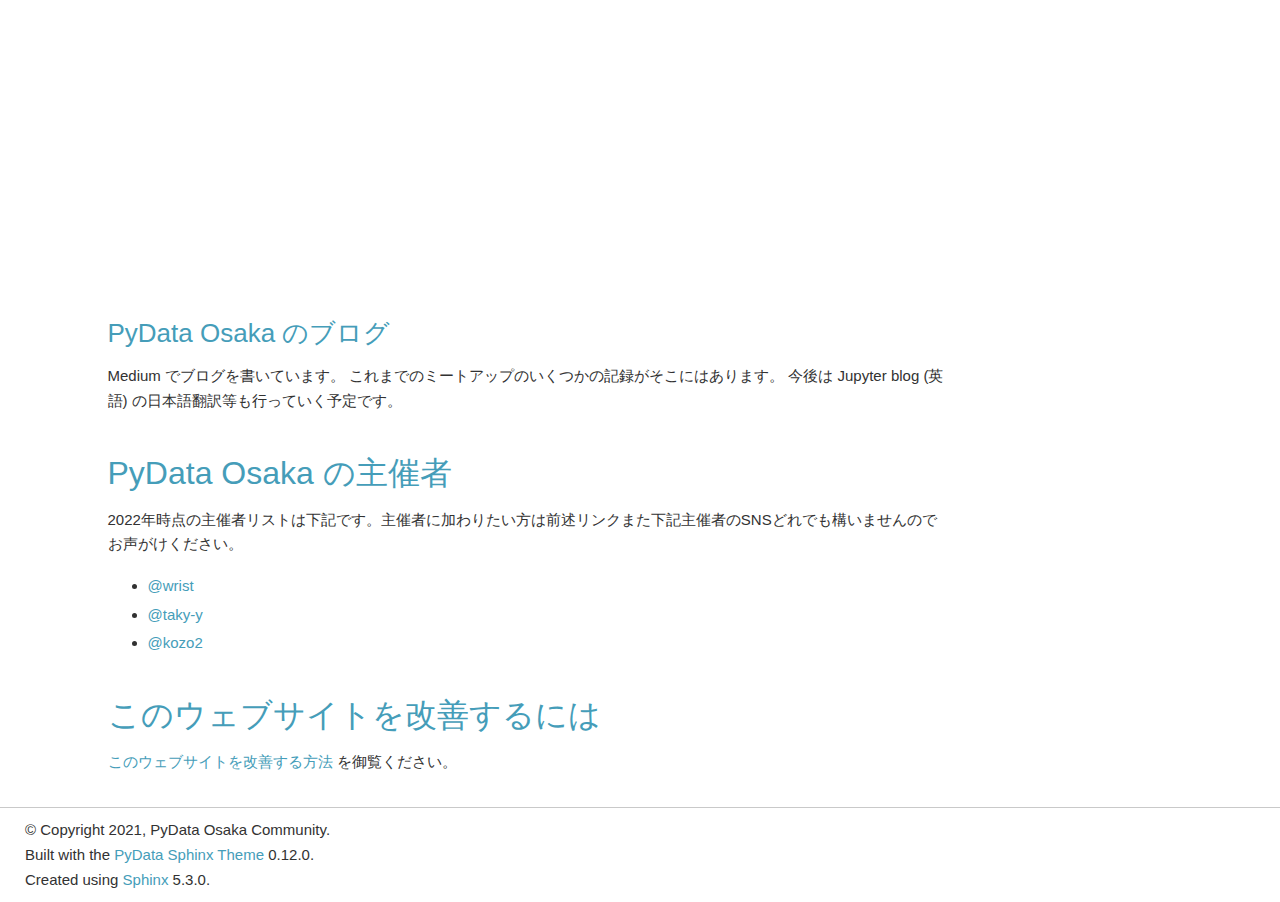
==== commit 8214b443: "deploy: 4e3566360b5a6e42420cf8b20ebcfb7d1e77ae38" ====
--- a/index.html
+++ b/index.html
@@ -7,28 +7,31 @@
     <meta name="viewport" content="width=device-width, initial-scale=1.0" /><meta name="generator" content="Docutils 0.19: https://docutils.sourceforge.io/" />
 
     <title>PyData Osaka のウェブサイト &#8212; PyData Osaka  ドキュメント</title>
-  <script>
+  
+  
+  
+  <script data-cfasync="false">
     document.documentElement.dataset.mode = localStorage.getItem("mode") || "";
     document.documentElement.dataset.theme = localStorage.getItem("theme") || "light";
   </script>
   
   <!-- Loaded before other Sphinx assets -->
-  <link href="_static/styles/theme.css?digest=9b1a4fa89bdd0e95b23b" rel="stylesheet">
-<link href="_static/styles/pydata-sphinx-theme.css?digest=9b1a4fa89bdd0e95b23b" rel="stylesheet">
-
-  
-  <link rel="stylesheet"
-    href="_static/vendor/fontawesome/6.1.2/css/all.min.css">
-  <link rel="preload" as="font" type="font/woff2" crossorigin
-    href="_static/vendor/fontawesome/6.1.2/webfonts/fa-solid-900.woff2">
-  <link rel="preload" as="font" type="font/woff2" crossorigin
-    href="_static/vendor/fontawesome/6.1.2/webfonts/fa-brands-400.woff2">
+  <link href="_static/styles/theme.css?digest=796348d33e8b1d947c94" rel="stylesheet">
+<link href="_static/styles/bootstrap.css?digest=796348d33e8b1d947c94" rel="stylesheet">
+<link href="_static/styles/pydata-sphinx-theme.css?digest=796348d33e8b1d947c94" rel="stylesheet">
+
+  
+  <link href="_static/vendor/fontawesome/6.1.2/css/all.min.css?digest=796348d33e8b1d947c94" rel="stylesheet">
+  <link rel="preload" as="font" type="font/woff2" crossorigin href="_static/vendor/fontawesome/6.1.2/webfonts/fa-solid-900.woff2">
+<link rel="preload" as="font" type="font/woff2" crossorigin href="_static/vendor/fontawesome/6.1.2/webfonts/fa-brands-400.woff2">
+<link rel="preload" as="font" type="font/woff2" crossorigin href="_static/vendor/fontawesome/6.1.2/webfonts/fa-regular-400.woff2">
 
     <link rel="stylesheet" type="text/css" href="_static/pygments.css" />
     <link rel="stylesheet" type="text/css" href="_static/custom.css" />
   
   <!-- Pre-loaded scripts that we'll load fully later -->
-  <link rel="preload" as="script" href="_static/scripts/pydata-sphinx-theme.js?digest=9b1a4fa89bdd0e95b23b">
+  <link rel="preload" as="script" href="_static/scripts/bootstrap.js?digest=796348d33e8b1d947c94">
+<link rel="preload" as="script" href="_static/scripts/pydata-sphinx-theme.js?digest=796348d33e8b1d947c94">
 
     <script data-url_root="./" id="documentation_options" src="_static/documentation_options.js"></script>
     <script src="_static/jquery.js"></script>
@@ -49,6 +52,10 @@
   <body data-spy="scroll" data-target="#bd-toc-nav" data-offset="180" data-default-mode="">
 
   
+  
+  <a class="skip-link" href="#main-content">Skip to main content</a>
+
+  
   <input type="checkbox" class="sidebar-toggle" name="__primary" id="__primary">
   <label class="overlay overlay-primary" for="__primary"></label>
 
@@ -62,7 +69,7 @@
     <div class="search-button__search-container">
       
 <form class="bd-search d-flex align-items-center" action="search.html" method="get">
-  <i class="icon fas fa-search"></i>
+  <i class="fa-solid fa-magnifying-glass"></i>
   <input type="search" class="form-control" name="q" id="search-input" placeholder="Search the docs ..." aria-label="Search the docs ..." autocomplete="off" autocorrect="off" autocapitalize="off" spellcheck="false">
   <span class="search-button__kbd-shortcut"><kbd class="kbd-shortcut__modifier">Ctrl</kbd>+<kbd>K</kbd></span>
 </form>
@@ -72,7 +79,7 @@
   
   <nav class="bd-header navbar navbar-expand-lg bd-navbar" id="navbar-main"><div class="bd-header__inner bd-page-width">
   <label class="sidebar-toggle primary-toggle" for="__primary">
-      <span class="fas fa-bars"></span>
+      <span class="fa-solid fa-bars"></span>
   </label>
   <div id="navbar-start">
     
@@ -116,22 +123,24 @@
     </div>
 
     <div id="navbar-end">
-      <div class="navbar-end-item navbar-end__search-button-container">
-        
-<button class="btn btn-sm navbar-btn search-button search-button__button" title="検索">
-  <i class="fas fa-search"></i>
+      
+        <div class="navbar-end-item navbar-persistent--container">
+          
+<button class="btn btn-sm navbar-btn search-button search-button__button" title="検索" aria-label="検索" data-toggle="tooltip">
+  <i class="fa-solid fa-magnifying-glass"></i>
+</button>
+        </div>
+      
+      
+      <div class="navbar-end-item">
+        <button class="theme-switch-button btn btn-sm btn-outline-primary navbar-btn rounded-circle" title="light/dark" aria-label="light/dark" data-toggle="tooltip">
+    <span class="theme-switch" data-mode="light"><i class="fa-solid fa-sun"></i></span>
+    <span class="theme-switch" data-mode="dark"><i class="fa-solid fa-moon"></i></span>
+    <span class="theme-switch" data-mode="auto"><i class="fa-solid fa-circle-half-stroke"></i></span>
 </button>
       </div>
       
       <div class="navbar-end-item">
-        <span class="theme-switch-button btn btn-sm btn-outline-primary navbar-btn rounded-circle">
-    <a class="theme-switch" data-mode="light"><i class="fas fa-sun"></i></a>
-    <a class="theme-switch" data-mode="dark"><i class="far fa-moon"></i></a>
-    <a class="theme-switch" data-mode="auto"><i class="fas fa-adjust"></i></a>
-</span>
-      </div>
-      
-      <div class="navbar-end-item">
         <ul id="navbar-icon-links" class="navbar-nav" aria-label="Icon Links">
         <li class="nav-item">
           
@@ -140,7 +149,8 @@
           
           
           
-          <a href="https://twitter.com/pydataosaka" title="Twitter" class="nav-link" rel="noopener" target="_blank"><span><i class="fab fa-twitter-square"></i></span>
+          
+          <a href="https://twitter.com/pydataosaka" title="Twitter" class="nav-link" rel="noopener" target="_blank" data-toggle="tooltip"><span><i class="fab fa-twitter-square"></i></span>
             <label class="sr-only">Twitter</label></a>
         </li>
         <li class="nav-item">
@@ -150,16 +160,18 @@
           
           
           
-          <a href="https://pydata.org/" title="世界のPyData" class="nav-link" rel="noopener" target="_blank"><img src="https://github.com/pydata/pydata-sphinx-theme/raw/main/docs/_static/pydata-logo.png" class="icon-link-image" alt="世界のPyData"/></a>
-        </li>
-        <li class="nav-item">
-          
-          
-          
-          
-          
-          
-          <a href="https://github.com/pydataosaka/" title="GitHub" class="nav-link" rel="noopener" target="_blank"><span><i class="fab fa-github-square"></i></span>
+          
+          <a href="https://pydata.org/" title="世界のPyData" class="nav-link" rel="noopener" target="_blank" data-toggle="tooltip"><img src="https://github.com/pydata/pydata-sphinx-theme/raw/main/docs/_static/pydata-logo.png" class="icon-link-image" alt="世界のPyData"/></a>
+        </li>
+        <li class="nav-item">
+          
+          
+          
+          
+          
+          
+          
+          <a href="https://github.com/pydataosaka/" title="GitHub" class="nav-link" rel="noopener" target="_blank" data-toggle="tooltip"><span><i class="fab fa-github-square"></i></span>
             <label class="sr-only">GitHub</label></a>
         </li>
         <li class="nav-item">
@@ -169,7 +181,8 @@
           
           
           
-          <a href="https://discord.gg/CjspHbE9xe" title="Discord" class="nav-link" rel="noopener" target="_blank"><span><i class="fab fa-discord"></i></span>
+          
+          <a href="https://discord.gg/CjspHbE9xe" title="Discord" class="nav-link" rel="noopener" target="_blank" data-toggle="tooltip"><span><i class="fab fa-discord"></i></span>
             <label class="sr-only">Discord</label></a>
         </li>
         <li class="nav-item">
@@ -179,7 +192,8 @@
           
           
           
-          <a href="https://join.slack.com/t/pydata-jp/shared_invite/zt-1cihxbxxy-5ge4eQYq4B_hx_p3dvhEmQ" title="Slack" class="nav-link" rel="noopener" target="_blank"><span><i class="fab fa-slack"></i></span>
+          
+          <a href="https://join.slack.com/t/pydata-jp/shared_invite/zt-1cihxbxxy-5ge4eQYq4B_hx_p3dvhEmQ" title="Slack" class="nav-link" rel="noopener" target="_blank" data-toggle="tooltip"><span><i class="fab fa-slack"></i></span>
             <label class="sr-only">Slack</label></a>
         </li>
         <li class="nav-item">
@@ -189,7 +203,8 @@
           
           
           
-          <a href="https://www.meetup.com/ja-JP/pydata-osaka/" title="Meetup" class="nav-link" rel="noopener" target="_blank"><span><i class="fab fa-meetup"></i></span>
+          
+          <a href="https://www.meetup.com/ja-JP/pydata-osaka/" title="Meetup" class="nav-link" rel="noopener" target="_blank" data-toggle="tooltip"><span><i class="fab fa-meetup"></i></span>
             <label class="sr-only">Meetup</label></a>
         </li>
         <li class="nav-item">
@@ -199,16 +214,18 @@
           
           
           
-          <a href="https://pydataosaka.connpass.com/" title="Connpass" class="nav-link" rel="noopener" target="_blank"><img src="https://pbs.twimg.com/profile_images/540067771736813568/tIWMSAZF_400x400.png" class="icon-link-image" alt="Connpass"/></a>
-        </li>
-        <li class="nav-item">
-          
-          
-          
-          
-          
-          
-          <a href="https://www.youtube.com/channel/UCXHrkobjEf1yLkmblB6CHyg" title="YouTube" class="nav-link" rel="noopener" target="_blank"><span><i class="fab fa-youtube"></i></span>
+          
+          <a href="https://pydataosaka.connpass.com/" title="Connpass" class="nav-link" rel="noopener" target="_blank" data-toggle="tooltip"><img src="https://pbs.twimg.com/profile_images/540067771736813568/tIWMSAZF_400x400.png" class="icon-link-image" alt="Connpass"/></a>
+        </li>
+        <li class="nav-item">
+          
+          
+          
+          
+          
+          
+          
+          <a href="https://www.youtube.com/channel/UCXHrkobjEf1yLkmblB6CHyg" title="YouTube" class="nav-link" rel="noopener" target="_blank" data-toggle="tooltip"><span><i class="fab fa-youtube"></i></span>
             <label class="sr-only">YouTube</label></a>
         </li>
         <li class="nav-item">
@@ -218,7 +235,8 @@
           
           
           
-          <a href="https://medium.com/pydata-osaka" title="Medium" class="nav-link" rel="noopener" target="_blank"><span><i class="fab fa-medium"></i></span>
+          
+          <a href="https://medium.com/pydata-osaka" title="Medium" class="nav-link" rel="noopener" target="_blank" data-toggle="tooltip"><span><i class="fab fa-medium"></i></span>
             <label class="sr-only">Medium</label></a>
         </li>
         <li class="nav-item">
@@ -228,7 +246,8 @@
           
           
           
-          <a href="https://pydataosaka.github.io/contributing" title="このウェブサイトを改善する" class="nav-link" rel="noopener" target="_blank"><span><i class="fa fa-gavel fa-fw"></i></span>
+          
+          <a href="https://pydataosaka.github.io/contributing" title="このウェブサイトを改善する" class="nav-link" rel="noopener" target="_blank" data-toggle="tooltip"><span><i class="fa fa-gavel fa-fw"></i></span>
             <label class="sr-only">このウェブサイトを改善する</label></a>
         </li>
       </ul>
@@ -239,15 +258,17 @@
 
 
   
-  <div class="search-button-container--mobile">
-<button class="btn btn-sm navbar-btn search-button search-button__button" title="検索">
-  <i class="fas fa-search"></i>
+  
+    <div class="navbar-persistent--mobile">
+<button class="btn btn-sm navbar-btn search-button search-button__button" title="検索" aria-label="検索" data-toggle="tooltip">
+  <i class="fa-solid fa-magnifying-glass"></i>
 </button>
-  </div>
+    </div>
+  
 
   
   <label class="sidebar-toggle secondary-toggle" for="__secondary">
-      <span class="fas fa-outdent"></span>
+      <span class="fa-solid fa-outdent"></span>
   </label>
   
 
@@ -285,11 +306,11 @@
     <div class="sidebar-header-items__end">
       
       <div class="navbar-end-item">
-        <span class="theme-switch-button btn btn-sm btn-outline-primary navbar-btn rounded-circle">
-    <a class="theme-switch" data-mode="light"><i class="fas fa-sun"></i></a>
-    <a class="theme-switch" data-mode="dark"><i class="far fa-moon"></i></a>
-    <a class="theme-switch" data-mode="auto"><i class="fas fa-adjust"></i></a>
-</span>
+        <button class="theme-switch-button btn btn-sm btn-outline-primary navbar-btn rounded-circle" title="light/dark" aria-label="light/dark" data-toggle="tooltip">
+    <span class="theme-switch" data-mode="light"><i class="fa-solid fa-sun"></i></span>
+    <span class="theme-switch" data-mode="dark"><i class="fa-solid fa-moon"></i></span>
+    <span class="theme-switch" data-mode="auto"><i class="fa-solid fa-circle-half-stroke"></i></span>
+</button>
       </div>
       
       <div class="navbar-end-item">
@@ -301,7 +322,8 @@
           
           
           
-          <a href="https://twitter.com/pydataosaka" title="Twitter" class="nav-link" rel="noopener" target="_blank"><span><i class="fab fa-twitter-square"></i></span>
+          
+          <a href="https://twitter.com/pydataosaka" title="Twitter" class="nav-link" rel="noopener" target="_blank" data-toggle="tooltip"><span><i class="fab fa-twitter-square"></i></span>
             <label class="sr-only">Twitter</label></a>
         </li>
         <li class="nav-item">
@@ -311,16 +333,18 @@
           
           
           
-          <a href="https://pydata.org/" title="世界のPyData" class="nav-link" rel="noopener" target="_blank"><img src="https://github.com/pydata/pydata-sphinx-theme/raw/main/docs/_static/pydata-logo.png" class="icon-link-image" alt="世界のPyData"/></a>
-        </li>
-        <li class="nav-item">
-          
-          
-          
-          
-          
-          
-          <a href="https://github.com/pydataosaka/" title="GitHub" class="nav-link" rel="noopener" target="_blank"><span><i class="fab fa-github-square"></i></span>
+          
+          <a href="https://pydata.org/" title="世界のPyData" class="nav-link" rel="noopener" target="_blank" data-toggle="tooltip"><img src="https://github.com/pydata/pydata-sphinx-theme/raw/main/docs/_static/pydata-logo.png" class="icon-link-image" alt="世界のPyData"/></a>
+        </li>
+        <li class="nav-item">
+          
+          
+          
+          
+          
+          
+          
+          <a href="https://github.com/pydataosaka/" title="GitHub" class="nav-link" rel="noopener" target="_blank" data-toggle="tooltip"><span><i class="fab fa-github-square"></i></span>
             <label class="sr-only">GitHub</label></a>
         </li>
         <li class="nav-item">
@@ -330,7 +354,8 @@
           
           
           
-          <a href="https://discord.gg/CjspHbE9xe" title="Discord" class="nav-link" rel="noopener" target="_blank"><span><i class="fab fa-discord"></i></span>
+          
+          <a href="https://discord.gg/CjspHbE9xe" title="Discord" class="nav-link" rel="noopener" target="_blank" data-toggle="tooltip"><span><i class="fab fa-discord"></i></span>
             <label class="sr-only">Discord</label></a>
         </li>
         <li class="nav-item">
@@ -340,7 +365,8 @@
           
           
           
-          <a href="https://join.slack.com/t/pydata-jp/shared_invite/zt-1cihxbxxy-5ge4eQYq4B_hx_p3dvhEmQ" title="Slack" class="nav-link" rel="noopener" target="_blank"><span><i class="fab fa-slack"></i></span>
+          
+          <a href="https://join.slack.com/t/pydata-jp/shared_invite/zt-1cihxbxxy-5ge4eQYq4B_hx_p3dvhEmQ" title="Slack" class="nav-link" rel="noopener" target="_blank" data-toggle="tooltip"><span><i class="fab fa-slack"></i></span>
             <label class="sr-only">Slack</label></a>
         </li>
         <li class="nav-item">
@@ -350,7 +376,8 @@
           
           
           
-          <a href="https://www.meetup.com/ja-JP/pydata-osaka/" title="Meetup" class="nav-link" rel="noopener" target="_blank"><span><i class="fab fa-meetup"></i></span>
+          
+          <a href="https://www.meetup.com/ja-JP/pydata-osaka/" title="Meetup" class="nav-link" rel="noopener" target="_blank" data-toggle="tooltip"><span><i class="fab fa-meetup"></i></span>
             <label class="sr-only">Meetup</label></a>
         </li>
         <li class="nav-item">
@@ -360,16 +387,18 @@
           
           
           
-          <a href="https://pydataosaka.connpass.com/" title="Connpass" class="nav-link" rel="noopener" target="_blank"><img src="https://pbs.twimg.com/profile_images/540067771736813568/tIWMSAZF_400x400.png" class="icon-link-image" alt="Connpass"/></a>
-        </li>
-        <li class="nav-item">
-          
-          
-          
-          
-          
-          
-          <a href="https://www.youtube.com/channel/UCXHrkobjEf1yLkmblB6CHyg" title="YouTube" class="nav-link" rel="noopener" target="_blank"><span><i class="fab fa-youtube"></i></span>
+          
+          <a href="https://pydataosaka.connpass.com/" title="Connpass" class="nav-link" rel="noopener" target="_blank" data-toggle="tooltip"><img src="https://pbs.twimg.com/profile_images/540067771736813568/tIWMSAZF_400x400.png" class="icon-link-image" alt="Connpass"/></a>
+        </li>
+        <li class="nav-item">
+          
+          
+          
+          
+          
+          
+          
+          <a href="https://www.youtube.com/channel/UCXHrkobjEf1yLkmblB6CHyg" title="YouTube" class="nav-link" rel="noopener" target="_blank" data-toggle="tooltip"><span><i class="fab fa-youtube"></i></span>
             <label class="sr-only">YouTube</label></a>
         </li>
         <li class="nav-item">
@@ -379,7 +408,8 @@
           
           
           
-          <a href="https://medium.com/pydata-osaka" title="Medium" class="nav-link" rel="noopener" target="_blank"><span><i class="fab fa-medium"></i></span>
+          
+          <a href="https://medium.com/pydata-osaka" title="Medium" class="nav-link" rel="noopener" target="_blank" data-toggle="tooltip"><span><i class="fab fa-medium"></i></span>
             <label class="sr-only">Medium</label></a>
         </li>
         <li class="nav-item">
@@ -389,7 +419,8 @@
           
           
           
-          <a href="https://pydataosaka.github.io/contributing" title="このウェブサイトを改善する" class="nav-link" rel="noopener" target="_blank"><span><i class="fa fa-gavel fa-fw"></i></span>
+          
+          <a href="https://pydataosaka.github.io/contributing" title="このウェブサイトを改善する" class="nav-link" rel="noopener" target="_blank" data-toggle="tooltip"><span><i class="fa fa-gavel fa-fw"></i></span>
             <label class="sr-only">このウェブサイトを改善する</label></a>
         </li>
       </ul>
@@ -407,8 +438,11 @@
     </div>
   </div>
 
+  
+  <div id="rtd-footer-container"></div>
+
       </div>
-      <main class="bd-main">
+      <main id="main-content" class="bd-main">
         
         
         <div class="bd-content">
@@ -427,7 +461,11 @@
 <p><img alt="" src="_images/pydataosakalogo.png" /></p>
 <p>(PyData Osaka のロゴは PyData Tokyo の <a class="reference external" href="https://github.com/iktakahiro">Takahiro Ikeuchi</a> さんに作っていただきました。ありがとうございます！)</p>
 <section id="id1">
-<h2>次回ミートアップ<a class="headerlink" href="#id1" title="この見出しへのパーマリンク">#</a></h2>
+<h2>PyData Osaka イベントカレンダー<a class="headerlink" href="#id1" title="この見出しへのパーマリンク">#</a></h2>
+<iframe src="https://calendar.google.com/calendar/embed?src=irespc38tjfbqpg359ukfpjpm8%40group.calendar.google.com&ctz=Asia%2FTokyo" style="border: 0" width="800" height="600" frameborder="0" scrolling="no"></iframe>
+</section>
+<section id="id2">
+<h2>次回ミートアップ<a class="headerlink" href="#id2" title="この見出しへのパーマリンク">#</a></h2>
 <blockquote class="twitter-tweet"><p lang="ja" dir="ltr">PyData Osaka のミートアップを今月22日(土曜日)に開催します。<br>今回のミートアップではJupyterに関する話題(コミュニティ, JupyterLite)の共有を、私達が行ったJupyter blog の日本語翻訳記事を紹介しつつ行います。<br>ぜひご参加ください。<a href="https://t.co/ihHvZYu6td">https://t.co/ihHvZYu6td</a></p>&mdash; PyData.Osaka (@PyDataOsaka) <a href="https://twitter.com/PyDataOsaka/status/1576623879279108096?ref_src=twsrc%5Etfw">October 2, 2022</a></blockquote> <script async src="https://platform.twitter.com/widgets.js" charset="utf-8"></script>
 </section>
 <section id="news-pydata-osaka">
@@ -451,8 +489,8 @@
 <p>PyData には行動規範があり、それがこのコミュニティの義務を規定しています。
 PyData のミーティングでの行動規範や行動に関する問題や懸念について話し合うには、下記の PyData Osaka の主催者に連絡してください。</p>
 </section>
-<section id="id2">
-<h2>PyData Osaka でトークを行うことに興味のある方へ<a class="headerlink" href="#id2" title="この見出しへのパーマリンク">#</a></h2>
+<section id="id3">
+<h2>PyData Osaka でトークを行うことに興味のある方へ<a class="headerlink" href="#id3" title="この見出しへのパーマリンク">#</a></h2>
 <p>気軽に <a class="reference external" href="https://twitter.com/kozo2">&#64;kozo2</a> にお声がけください。</p>
 </section>
 <section id="pydata-pydata-osaka">
@@ -474,8 +512,8 @@
 <p>PyData-JP の Slack ワークスペースもあります。
 グローバルな PyData コミュニティとしては基本的には上記の Discord の利用を推奨していますが、こちらのSlackでコミュニケーションを行っていただいても問題ありません。</p>
 </section>
-<section id="id3">
-<h3>PyData Osaka のイベント管理サイト<a class="headerlink" href="#id3" title="この見出しへのパーマリンク">#</a></h3>
+<section id="id4">
+<h3>PyData Osaka のイベント管理サイト<a class="headerlink" href="#id4" title="この見出しへのパーマリンク">#</a></h3>
 <p>イベント管理サイトも前記の Discord/Slack のように「グローバルな PyData コミュニティとして利用を推奨するもの」と「日本ローカルのもの」の2つがあります。</p>
 <ul class="simple">
 <li><p><a class="reference external" href="https://www.meetup.com/ja-JP/pydata-osaka/">PyData Osaka の meetup.com</a></p></li>
@@ -488,15 +526,15 @@
 <p>過去のトークの録画がいくつかあります。</p>
 <iframe width="613" height="335" src="https://www.youtube.com/embed/kF5_pblN9iw" title="日本の郵便番号データはなぜ扱うのが難しいのか? (嶋内 翔さん[株式会社オープンコレクター])" frameborder="0" allow="accelerometer; autoplay; clipboard-write; encrypted-media; gyroscope; picture-in-picture" allowfullscreen></iframe>
 </section>
-<section id="id4">
-<h3><a class="reference external" href="https://medium.com/pydata-osaka">PyData Osaka のブログ</a><a class="headerlink" href="#id4" title="この見出しへのパーマリンク">#</a></h3>
+<section id="id5">
+<h3><a class="reference external" href="https://medium.com/pydata-osaka">PyData Osaka のブログ</a><a class="headerlink" href="#id5" title="この見出しへのパーマリンク">#</a></h3>
 <p>Medium でブログを書いています。
 これまでのミートアップのいくつかの記録がそこにはあります。
 今後は Jupyter blog (英語) の日本語翻訳等も行っていく予定です。</p>
 </section>
 </section>
-<section id="id5">
-<h2>PyData Osaka の主催者<a class="headerlink" href="#id5" title="この見出しへのパーマリンク">#</a></h2>
+<section id="id6">
+<h2>PyData Osaka の主催者<a class="headerlink" href="#id6" title="この見出しへのパーマリンク">#</a></h2>
 <p>2022年時点の主催者リストは下記です。主催者に加わりたい方は前述リンクまた下記主催者のSNSどれでも構いませんのでお声がけください。</p>
 <ul class="simple">
 <li><p><a class="reference external" href="https://github.com/wrist">&#64;wrist</a></p></li>
@@ -504,8 +542,8 @@
 <li><p><a class="reference external" href="https://github.com/kozo2">&#64;kozo2</a></p></li>
 </ul>
 </section>
-<section id="id6">
-<h2>このウェブサイトを改善するには<a class="headerlink" href="#id6" title="この見出しへのパーマリンク">#</a></h2>
+<section id="id7">
+<h2>このウェブサイトを改善するには<a class="headerlink" href="#id7" title="この見出しへのパーマリンク">#</a></h2>
 <p><a class="reference external" href="https://pydataosaka.github.io/contributing">このウェブサイトを改善する方法</a> を御覧ください。</p>
 </section>
 </section>
@@ -530,12 +568,17 @@
 <div class="toc-item">
   
 <div class="tocsection onthispage">
-    <i class="fas fa-list"></i> On this page
+    <i class="fa-solid fa-list"></i> On this page
 </div>
 <nav id="bd-toc-nav" class="page-toc">
     <ul class="visible nav section-nav flex-column">
  <li class="toc-h2 nav-item toc-entry">
   <a class="reference internal nav-link" href="#id1">
+   PyData Osaka イベントカレンダー
+  </a>
+ </li>
+ <li class="toc-h2 nav-item toc-entry">
+  <a class="reference internal nav-link" href="#id2">
    次回ミートアップ
   </a>
  </li>
@@ -550,7 +593,7 @@
   </a>
  </li>
  <li class="toc-h2 nav-item toc-entry">
-  <a class="reference internal nav-link" href="#id2">
+  <a class="reference internal nav-link" href="#id3">
    PyData Osaka でトークを行うことに興味のある方へ
   </a>
  </li>
@@ -579,7 +622,7 @@
     </a>
    </li>
    <li class="toc-h3 nav-item toc-entry">
-    <a class="reference internal nav-link" href="#id3">
+    <a class="reference internal nav-link" href="#id4">
      PyData Osaka のイベント管理サイト
     </a>
    </li>
@@ -589,19 +632,19 @@
     </a>
    </li>
    <li class="toc-h3 nav-item toc-entry">
-    <a class="reference internal nav-link" href="#id4">
+    <a class="reference internal nav-link" href="#id5">
      PyData Osaka のブログ
     </a>
    </li>
   </ul>
  </li>
  <li class="toc-h2 nav-item toc-entry">
-  <a class="reference internal nav-link" href="#id5">
+  <a class="reference internal nav-link" href="#id6">
    PyData Osaka の主催者
   </a>
  </li>
  <li class="toc-h2 nav-item toc-entry">
-  <a class="reference internal nav-link" href="#id6">
+  <a class="reference internal nav-link" href="#id7">
    このウェブサイトを改善するには
   </a>
  </li>
@@ -612,10 +655,15 @@
 
 <div class="toc-item">
   
+<div id="searchbox"></div>
+</div>
+
+<div class="toc-item">
+  
 
 <div class="tocsection editthispage">
     <a href="https://github.com/pydataosaka/pydataosaka.github.io/edit/main/sourcedir/index.md">
-        <i class="fas fa-pencil-alt"></i> Edit this page
+        <i class="fa-solid fa-pencil"></i> Edit this page
     </a>
 </div>
 
@@ -625,7 +673,7 @@
   
 <div class="tocsection sourcelink">
     <a href="_sources/index.md.txt">
-        <i class="fas fa-file-alt"></i> ソースコードを表示
+        <i class="fa-solid fa-file-lines"></i> ソースコードを表示
     </a>
 </div>
 
@@ -648,7 +696,8 @@
   
     
   <!-- Scripts loaded after <body> so the DOM is not blocked -->
-  <script src="_static/scripts/pydata-sphinx-theme.js?digest=9b1a4fa89bdd0e95b23b"></script>
+  <script src="_static/scripts/bootstrap.js?digest=796348d33e8b1d947c94"></script>
+<script src="_static/scripts/pydata-sphinx-theme.js?digest=796348d33e8b1d947c94"></script>
 
   <footer class="bd-footer"><div class="bd-footer__inner container">
   
@@ -663,9 +712,19 @@
   </div>
   
   <div class="footer-item">
+    <p class="theme-version">
+    Built with the
+    <a href="https://pydata-sphinx-theme.readthedocs.io/en/stable/index.html">
+        PyData Sphinx Theme
+    </a>
+    0.12.0.
+</p>
+  </div>
+  
+  <div class="footer-item">
     
 <p class="sphinx-version">
-Created using <a href="http://sphinx-doc.org/">Sphinx</a> 5.2.3.<br>
+Created using <a href="http://sphinx-doc.org/">Sphinx</a> 5.3.0.<br>
 </p>
 
   </div>
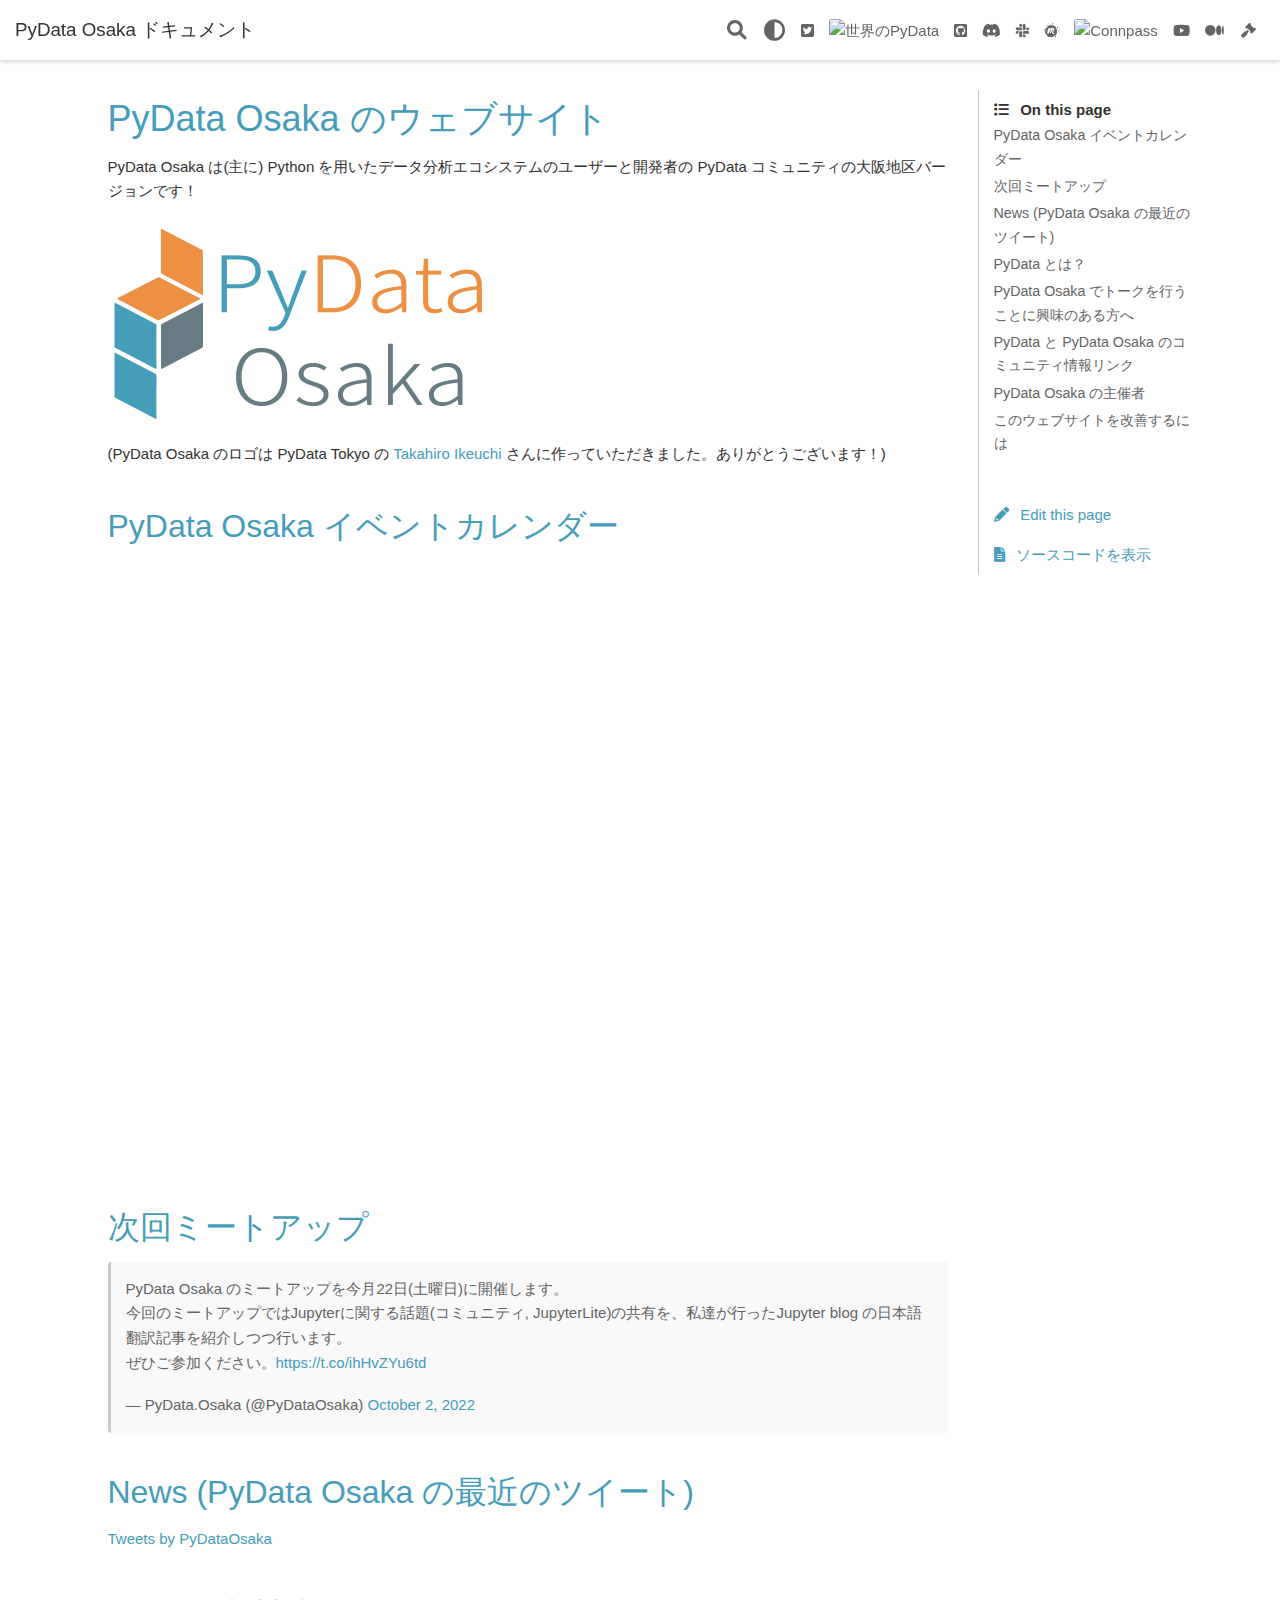
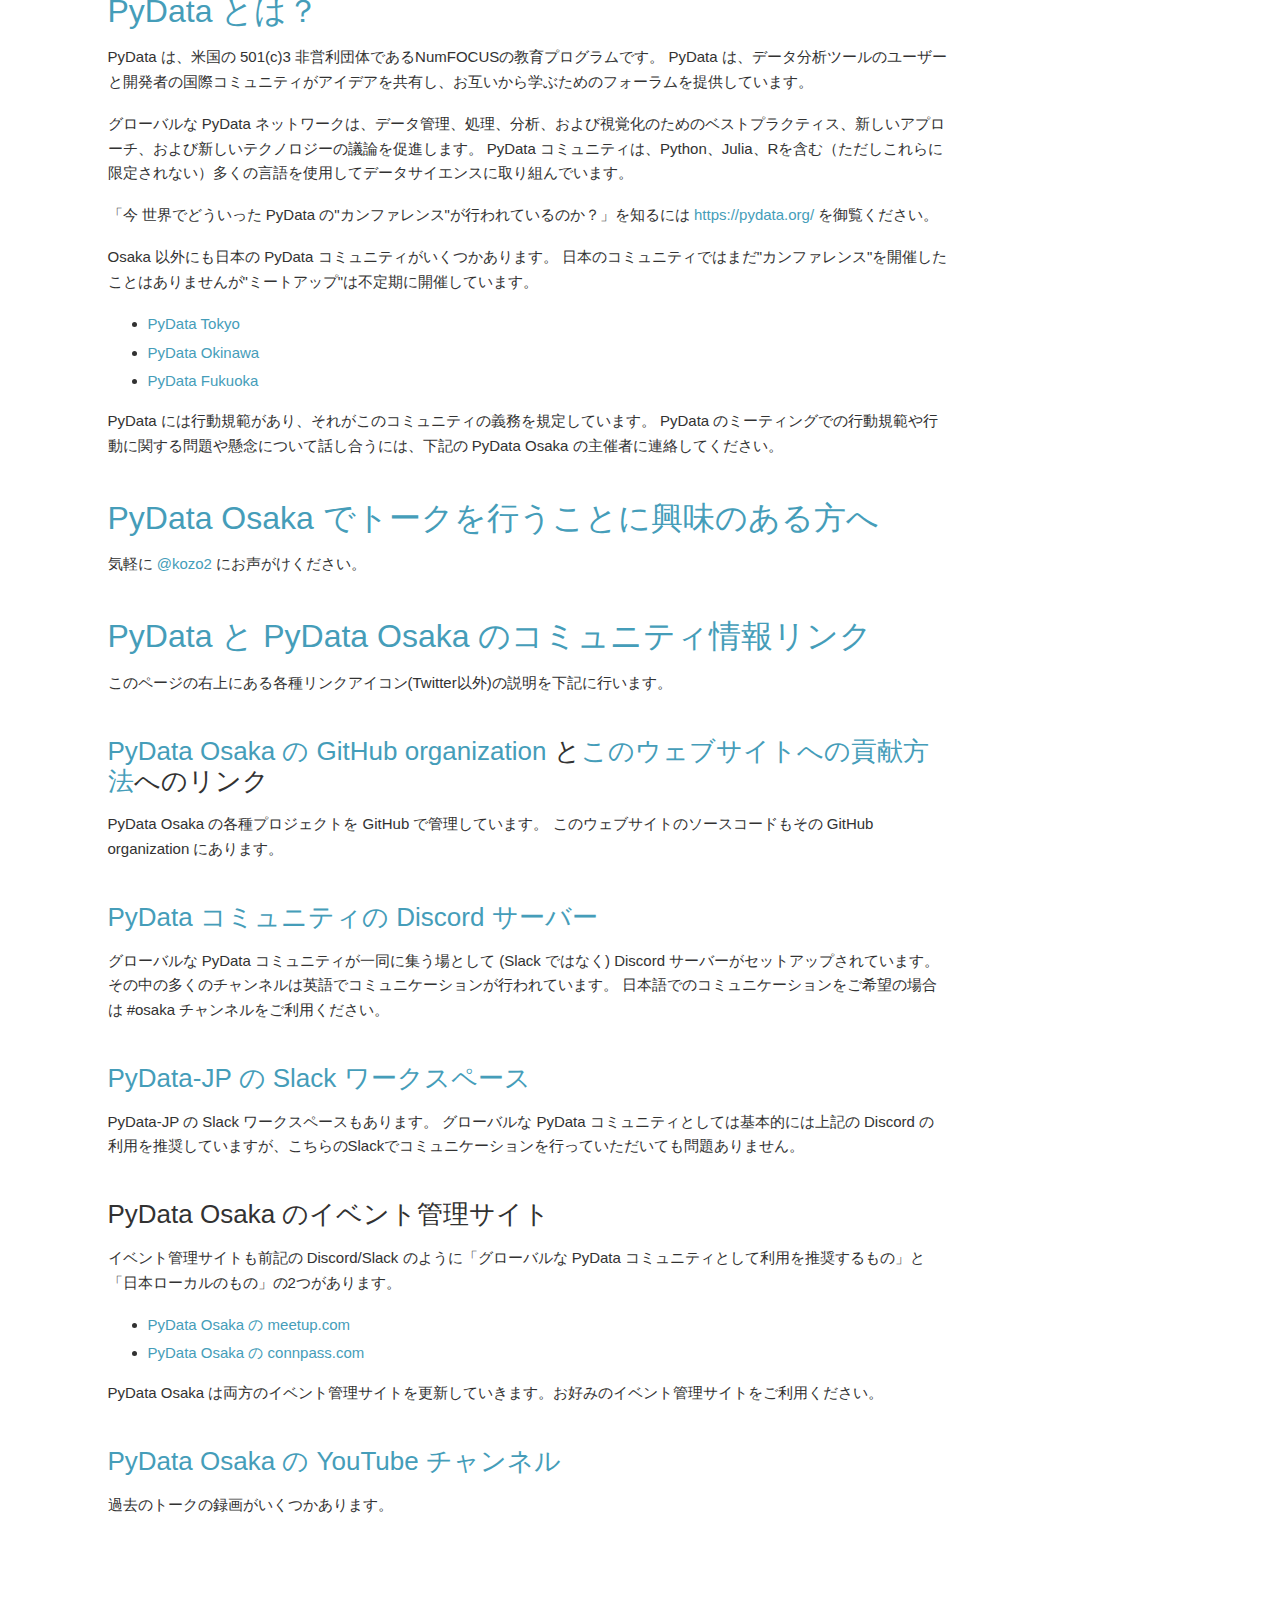
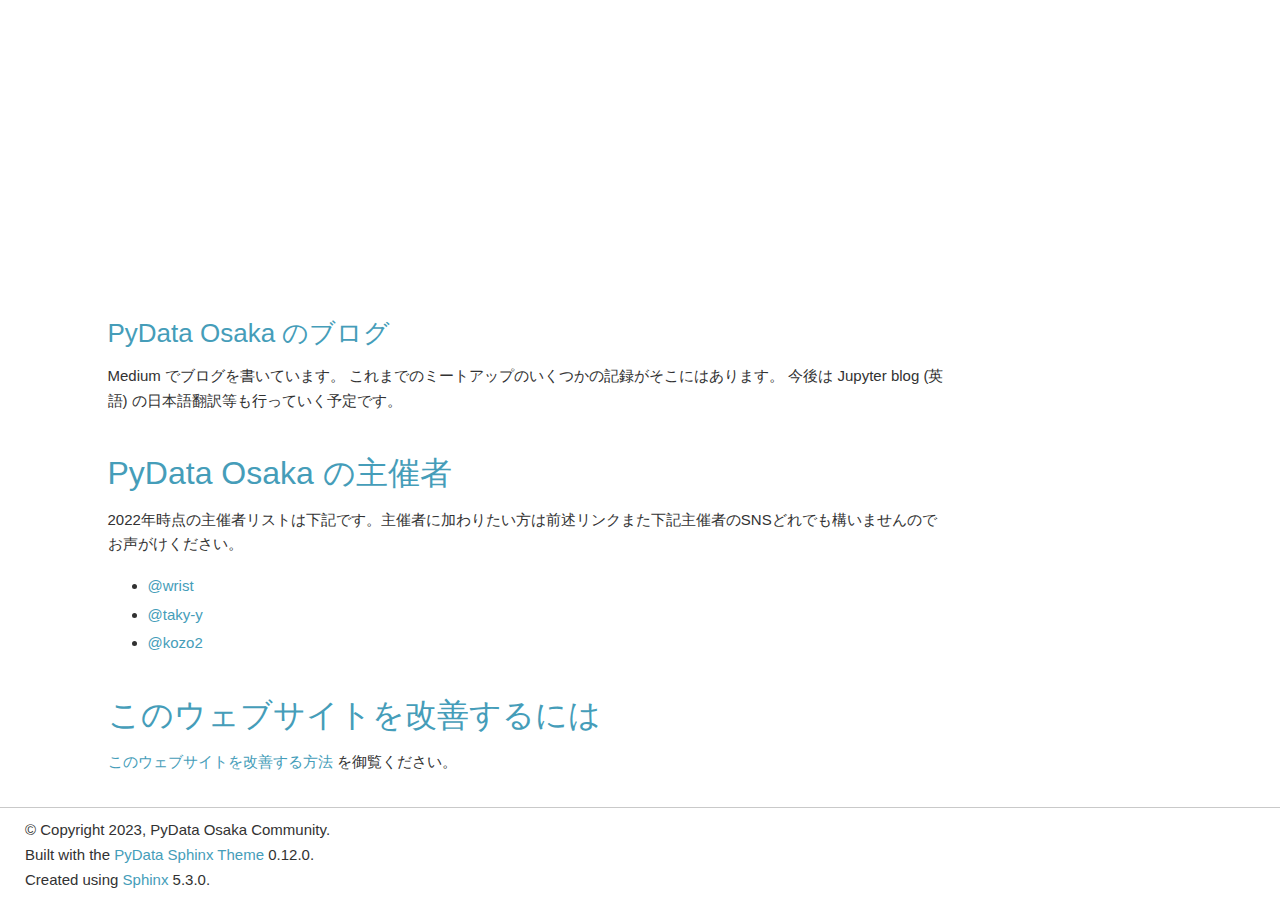
==== commit a73089e4: "deploy: 6611b3b4bb017a0c111773b67230bc83f60463a3" ====
--- a/index.html
+++ b/index.html
@@ -705,7 +705,7 @@
     
 <p class="copyright">
 
-    &copy; Copyright 2021, PyData Osaka Community.<br>
+    &copy; Copyright 2023, PyData Osaka Community.<br>
 
 </p>
 
